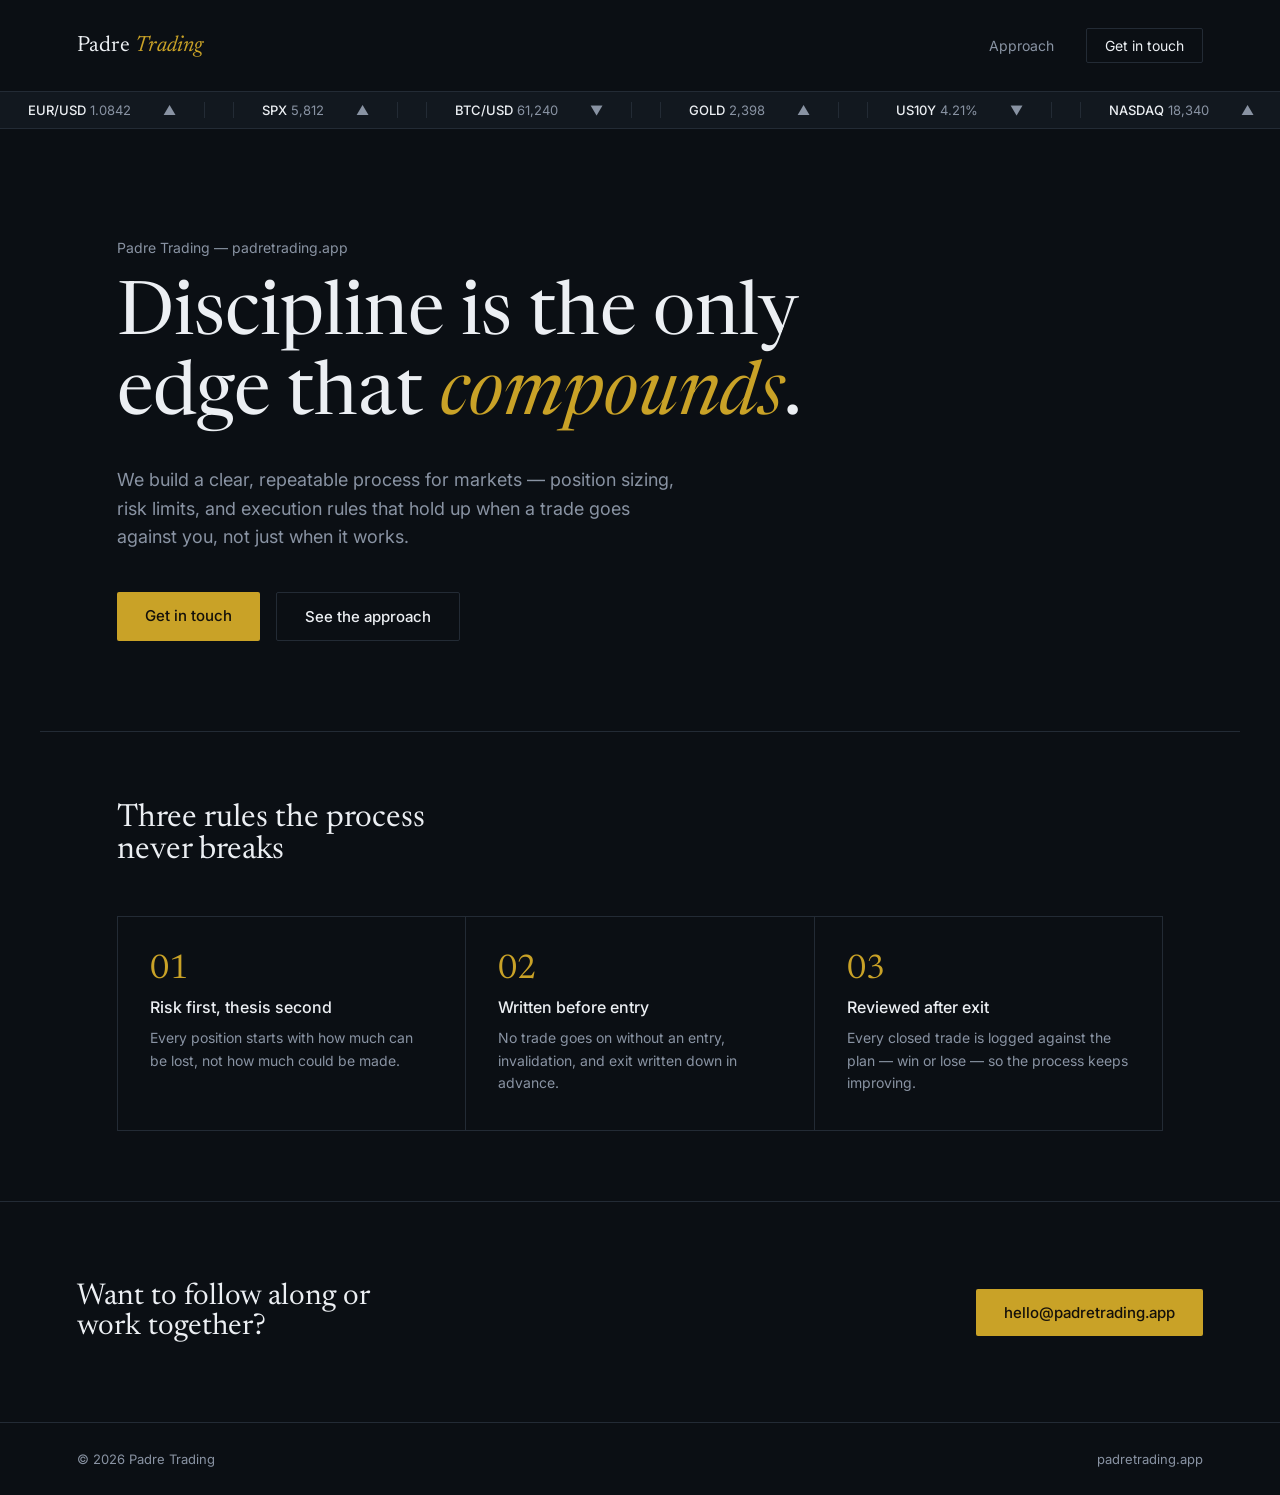
==== index.html @ c6155066 "Add files via upload" ====
<!DOCTYPE html>
<html lang="en">
<head>
<meta charset="UTF-8">
<meta name="viewport" content="width=device-width, initial-scale=1.0">
<title>Padre Trading</title>
<link rel="preconnect" href="https://fonts.googleapis.com">
<link rel="preconnect" href="https://fonts.gstatic.com" crossorigin>
<link href="https://fonts.googleapis.com/css2?family=Newsreader:ital,opsz,wght@0,6..72,400;0,6..72,500;1,6..72,400&family=Inter:wght@400;500;600&display=swap" rel="stylesheet">
<style>
  :root{
    --base:#0B0F14;
    --surface:#12181F;
    --line:#232B35;
    --text:#ECEFF3;
    --text-soft:#8993A3;
    --gold:#C9A227;
    --teal:#3FA796;
  }
  *{box-sizing:border-box;}
  html{scroll-behavior:smooth;}
  body{
    margin:0;
    background:var(--base);
    color:var(--text);
    font-family:'Inter',sans-serif;
    -webkit-font-smoothing:antialiased;
  }
  @media (prefers-reduced-motion: reduce){
    *{animation:none !important; transition:none !important;}
  }

  /* ---- nav ---- */
  nav{
    display:flex;
    justify-content:space-between;
    align-items:center;
    padding:28px 6vw;
    border-bottom:1px solid var(--line);
  }
  .logo{
    font-family:'Newsreader',serif;
    font-size:22px;
    letter-spacing:0.01em;
  }
  .logo em{ color:var(--gold); font-style:italic; }
  nav a{
    color:var(--text-soft);
    text-decoration:none;
    font-size:14px;
    margin-left:32px;
    transition:color .2s ease;
  }
  nav a:hover{ color:var(--text); }
  .nav-links{ display:flex; align-items:center; }
  .nav-cta{
    border:1px solid var(--line);
    padding:8px 18px;
    border-radius:2px;
    color:var(--text) !important;
  }
  .nav-cta:hover{ border-color:var(--gold); }

  /* ---- ticker ---- */
  .ticker-wrap{
    border-bottom:1px solid var(--line);
    overflow:hidden;
    background:var(--surface);
  }
  .ticker{
    display:flex;
    width:max-content;
    white-space:nowrap;
    padding:10px 0;
    animation:scroll 32s linear infinite;
  }
  .ticker span{
    font-size:13px;
    color:var(--text-soft);
    padding:0 28px;
    border-right:1px solid var(--line);
  }
  .ticker span b{ color:var(--text); font-weight:500; }
  .up{ color:var(--teal); }
  .down{ color:#C9645A; }
  @keyframes scroll{
    from{ transform:translateX(0); }
    to{ transform:translateX(-50%); }
  }

  /* ---- hero ---- */
  .hero{
    padding:110px 6vw 90px;
    max-width:1200px;
    margin:0 auto;
  }
  .hero .kicker{
    font-size:14px;
    color:var(--text-soft);
    margin-bottom:22px;
  }
  .hero h1{
    font-family:'Newsreader',serif;
    font-weight:400;
    font-size:clamp(40px, 6vw, 74px);
    line-height:1.08;
    max-width:16ch;
    margin:0 0 28px;
  }
  .hero h1 i{ font-style:italic; color:var(--gold); }
  .hero p{
    font-size:18px;
    line-height:1.6;
    color:var(--text-soft);
    max-width:52ch;
    margin:0 0 40px;
  }
  .btn-row{ display:flex; gap:16px; flex-wrap:wrap; }
  .btn{
    display:inline-block;
    padding:14px 28px;
    border-radius:2px;
    text-decoration:none;
    font-size:15px;
    font-weight:500;
  }
  .btn-primary{
    background:var(--gold);
    color:#14100A;
  }
  .btn-secondary{
    border:1px solid var(--line);
    color:var(--text);
  }
  .btn-secondary:hover{ border-color:var(--text-soft); }

  /* ---- stats/features ---- */
  .grid-section{
    border-top:1px solid var(--line);
    padding:70px 6vw;
    max-width:1200px;
    margin:0 auto;
  }
  .grid-section h2{
    font-family:'Newsreader',serif;
    font-weight:400;
    font-size:32px;
    margin:0 0 50px;
    max-width:20ch;
  }
  .cols{
    display:grid;
    grid-template-columns:repeat(3, 1fr);
    gap:0;
    border-top:1px solid var(--line);
    border-left:1px solid var(--line);
  }
  .cols .col{
    padding:36px 32px;
    border-right:1px solid var(--line);
    border-bottom:1px solid var(--line);
  }
  .col .num{
    font-family:'Newsreader',serif;
    font-size:34px;
    color:var(--gold);
    margin-bottom:10px;
  }
  .col h3{
    font-size:16px;
    font-weight:500;
    margin:0 0 10px;
  }
  .col p{
    font-size:14px;
    line-height:1.6;
    color:var(--text-soft);
    margin:0;
  }

  /* ---- cta band ---- */
  .cta-band{
    border-top:1px solid var(--line);
    padding:80px 6vw;
    text-align:left;
  }
  .cta-inner{
    max-width:1200px;
    margin:0 auto;
    display:flex;
    justify-content:space-between;
    align-items:center;
    flex-wrap:wrap;
    gap:28px;
  }
  .cta-inner h2{
    font-family:'Newsreader',serif;
    font-weight:400;
    font-size:30px;
    margin:0;
    max-width:18ch;
  }

  footer{
    border-top:1px solid var(--line);
    padding:28px 6vw;
    display:flex;
    justify-content:space-between;
    color:var(--text-soft);
    font-size:13px;
  }

  @media (max-width:760px){
    .cols{ grid-template-columns:1fr; }
    nav a:not(.nav-cta){ display:none; }
    footer{ flex-direction:column; gap:8px; }
  }
</style>
</head>
<body>

<nav>
  <div class="logo">Padre <em>Trading</em></div>
  <div class="nav-links">
    <a href="#approach">Approach</a>
    <a href="#contact" class="nav-cta">Get in touch</a>
  </div>
</nav>

<div class="ticker-wrap">
  <div class="ticker" id="ticker"></div>
</div>

<section class="hero">
  <div class="kicker">Padre Trading — padretrading.app</div>
  <h1>Discipline is the only edge that <i>compounds</i>.</h1>
  <p>We build a clear, repeatable process for markets — position sizing, risk limits, and execution rules that hold up when a trade goes against you, not just when it works.</p>
  <div class="btn-row">
    <a href="#contact" class="btn btn-primary">Get in touch</a>
    <a href="#approach" class="btn btn-secondary">See the approach</a>
  </div>
</section>

<section class="grid-section" id="approach">
  <h2>Three rules the process never breaks</h2>
  <div class="cols">
    <div class="col">
      <div class="num">01</div>
      <h3>Risk first, thesis second</h3>
      <p>Every position starts with how much can be lost, not how much could be made.</p>
    </div>
    <div class="col">
      <div class="num">02</div>
      <h3>Written before entry</h3>
      <p>No trade goes on without an entry, invalidation, and exit written down in advance.</p>
    </div>
    <div class="col">
      <div class="num">03</div>
      <h3>Reviewed after exit</h3>
      <p>Every closed trade is logged against the plan — win or lose — so the process keeps improving.</p>
    </div>
  </div>
</section>

<section class="cta-band" id="contact">
  <div class="cta-inner">
    <h2>Want to follow along or work together?</h2>
    <div class="btn-row">
      <a href="mailto:hello@padretrading.app" class="btn btn-primary">hello@padretrading.app</a>
    </div>
  </div>
</section>

<footer>
  <div>© <span id="year"></span> Padre Trading</div>
  <div>padretrading.app</div>
</footer>

<script>
  document.getElementById('year').textContent = new Date().getFullYear();

  // Simple decorative ticker — placeholder values, not live data.
  const items = [
    ['EUR/USD','1.0842','up'],
    ['SPX','5,812','up'],
    ['BTC/USD','61,240','down'],
    ['GOLD','2,398','up'],
    ['US10Y','4.21%','down'],
    ['NASDAQ','18,340','up']
  ];
  const row = items.map(([label,val,dir]) =>
    `<span><b>${label}</b> ${val} <span class="${dir}">${dir === 'up' ? '▲' : '▼'}</span></span>`
  ).join('');
  document.getElementById('ticker').innerHTML = row + row; // doubled for seamless loop
</script>

</body>
</html>
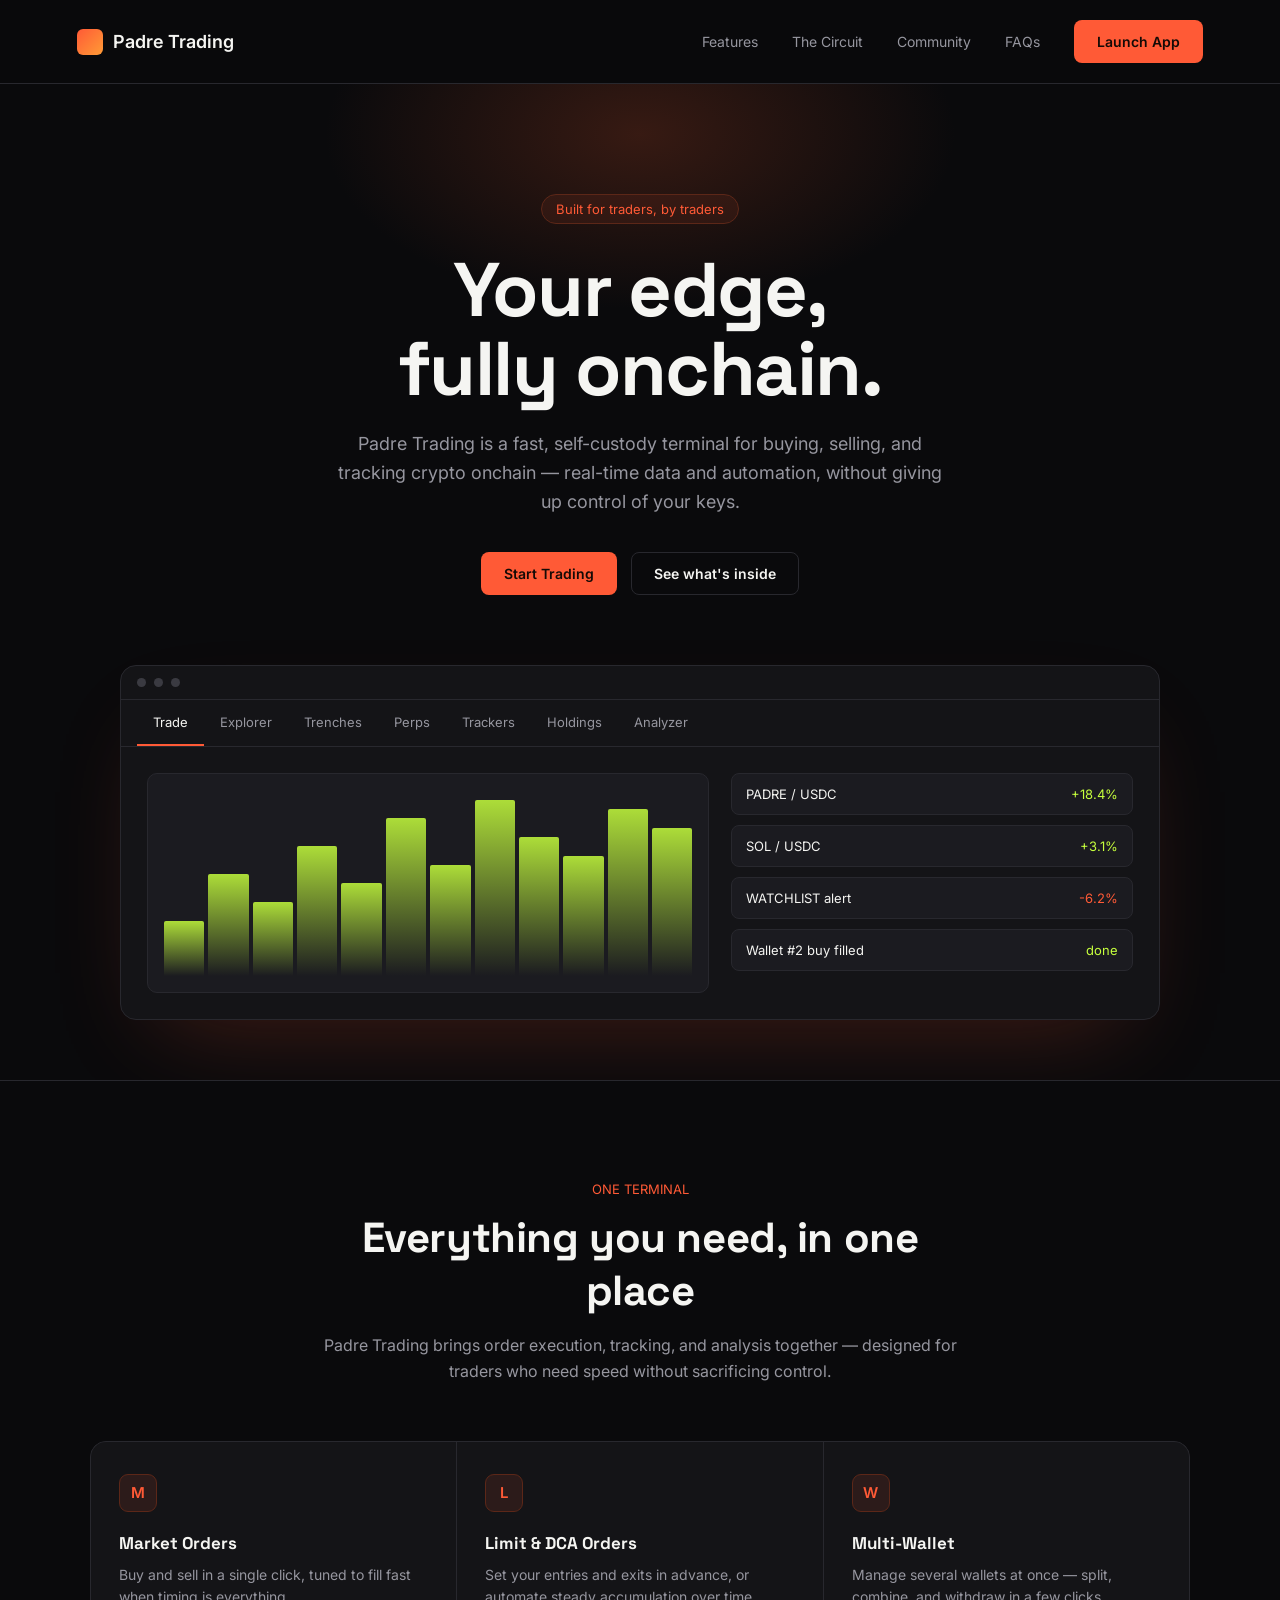
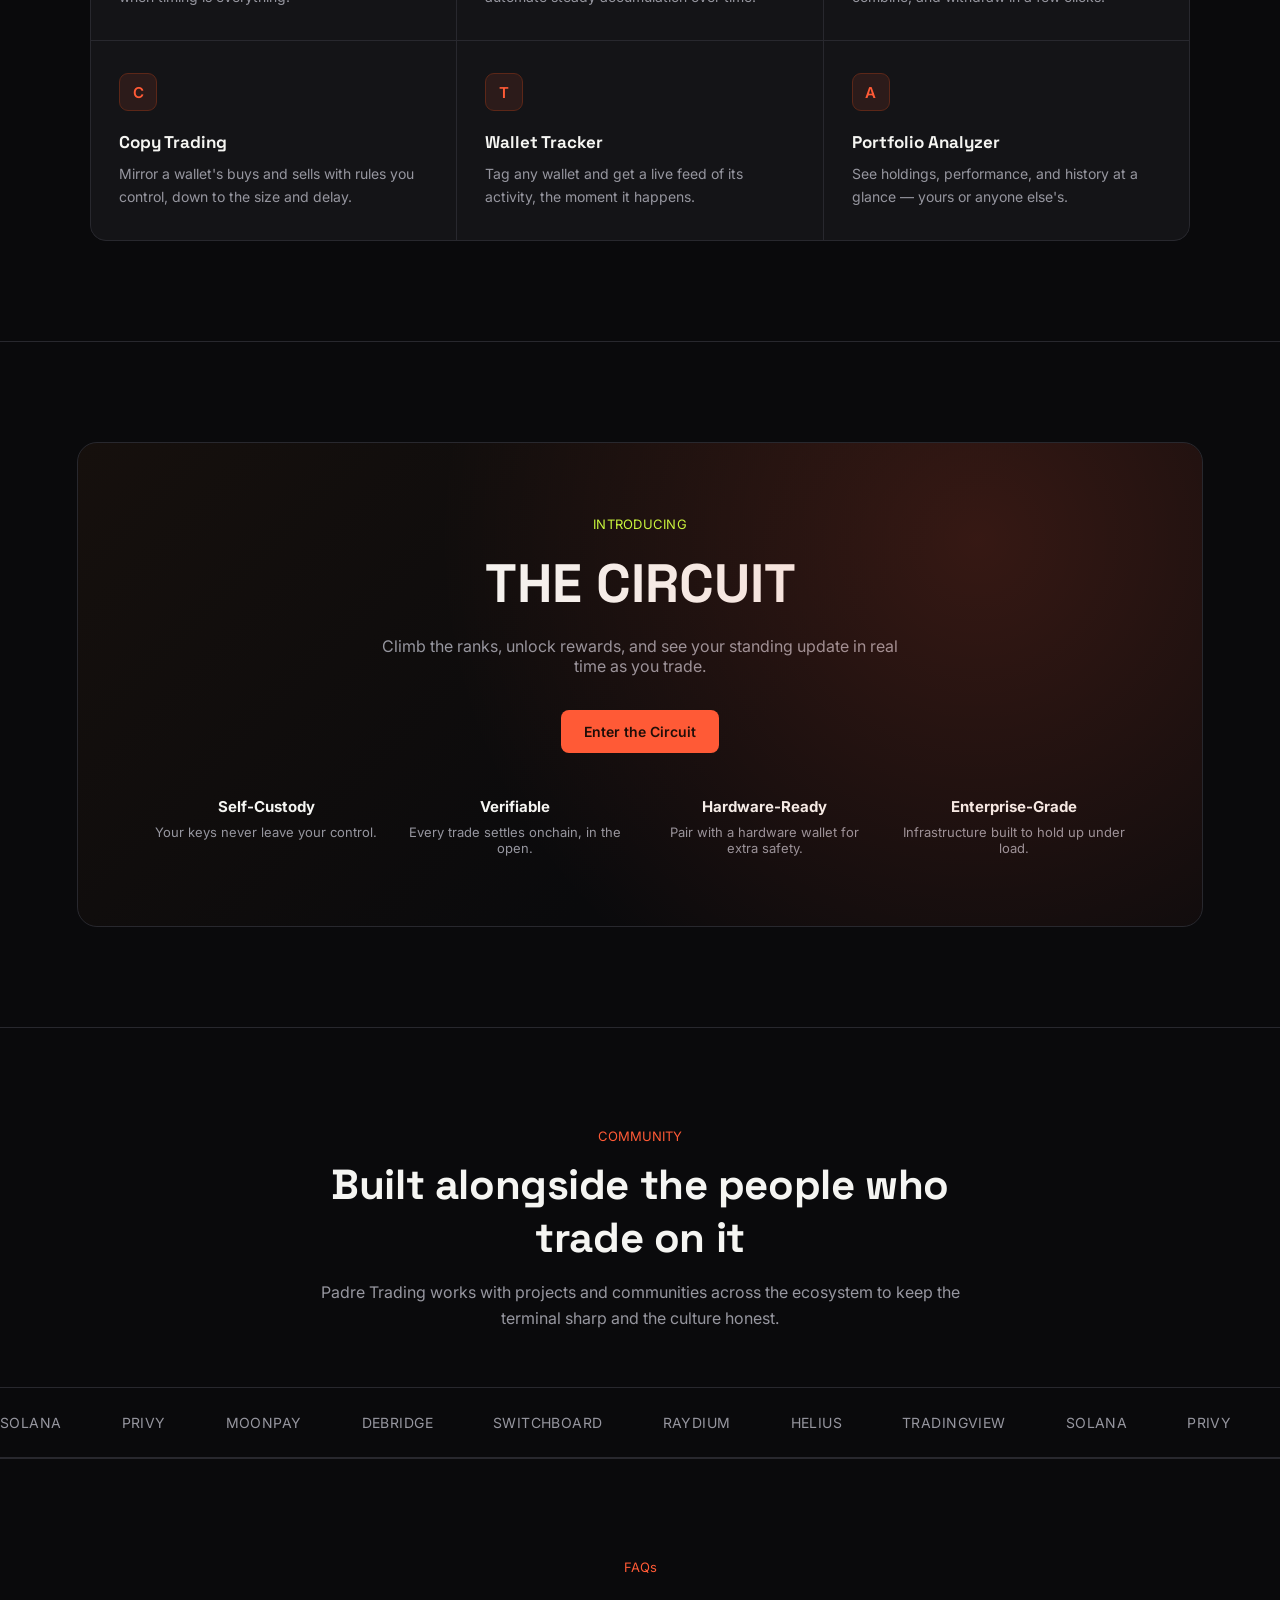
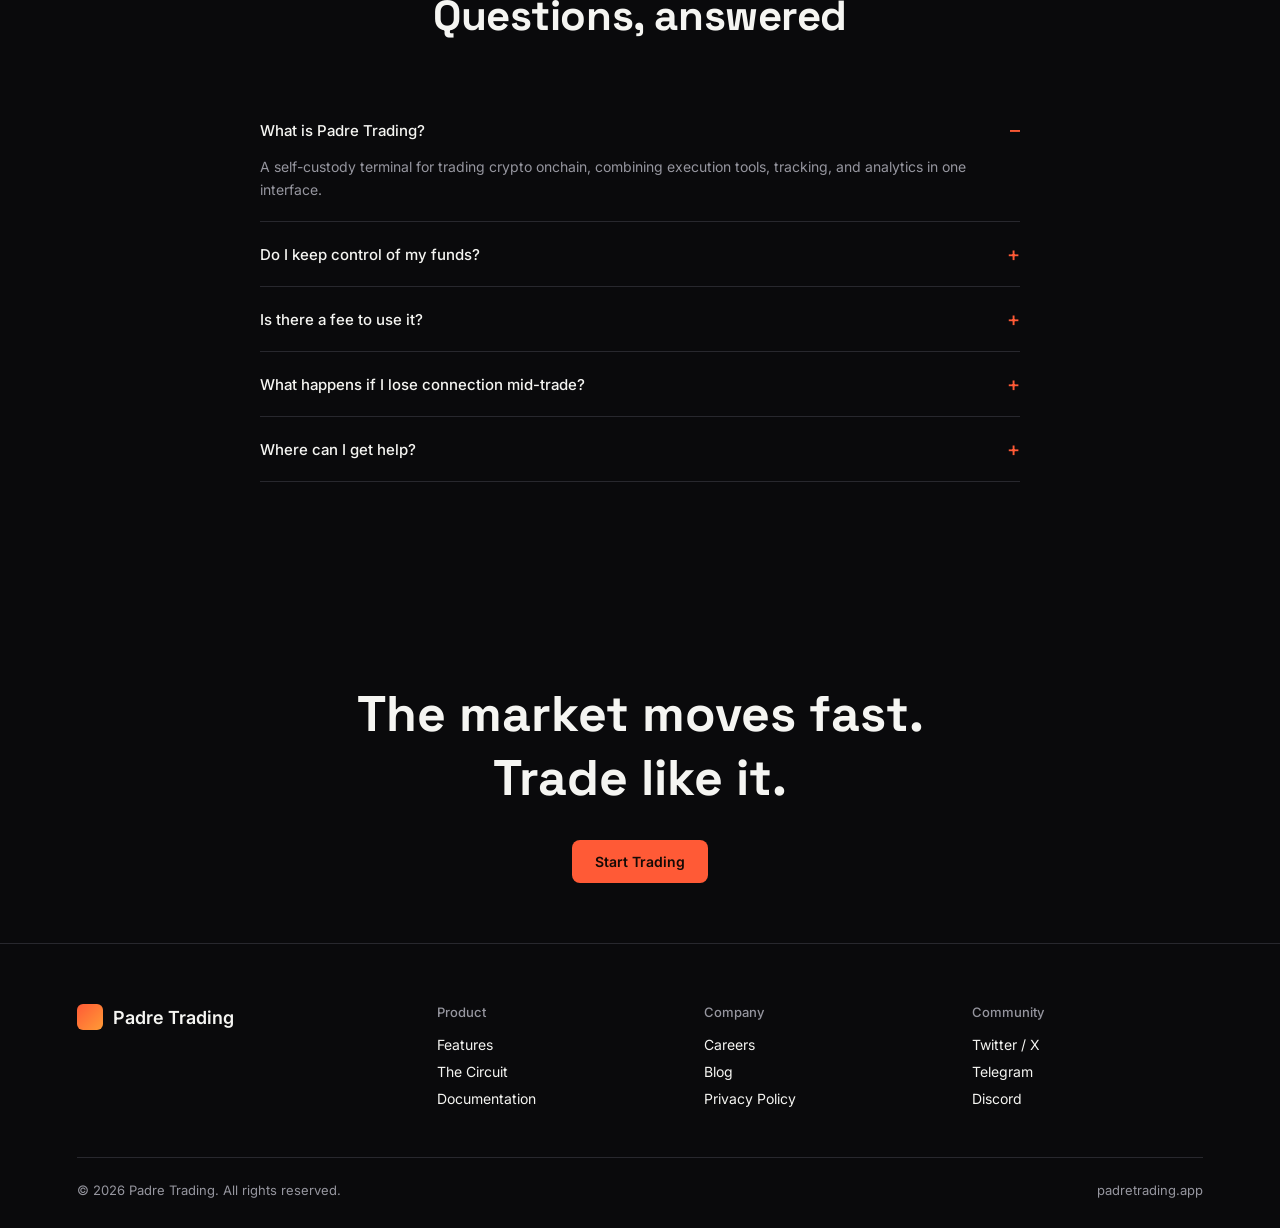
==== commit 640ccd2b: "Add files via upload" ====
--- a/index.html
+++ b/index.html
@@ -3,19 +3,21 @@
 <head>
 <meta charset="UTF-8">
 <meta name="viewport" content="width=device-width, initial-scale=1.0">
-<title>Padre Trading</title>
+<title>Padre Trading — Onchain Trading Terminal</title>
 <link rel="preconnect" href="https://fonts.googleapis.com">
 <link rel="preconnect" href="https://fonts.gstatic.com" crossorigin>
-<link href="https://fonts.googleapis.com/css2?family=Newsreader:ital,opsz,wght@0,6..72,400;0,6..72,500;1,6..72,400&family=Inter:wght@400;500;600&display=swap" rel="stylesheet">
+<link href="https://fonts.googleapis.com/css2?family=Space+Grotesk:wght@400;500;600;700&family=Inter:wght@400;500;600&display=swap" rel="stylesheet">
 <style>
   :root{
-    --base:#0B0F14;
-    --surface:#12181F;
-    --line:#232B35;
-    --text:#ECEFF3;
-    --text-soft:#8993A3;
-    --gold:#C9A227;
-    --teal:#3FA796;
+    --base:#0A0A0C;
+    --surface:#141417;
+    --surface-2:#1B1B20;
+    --line:#28282E;
+    --text:#F5F5F2;
+    --text-soft:#96969F;
+    --flame:#FF5A36;
+    --flame-dim:#5C2718;
+    --volt:#C6FF3D;
   }
   *{box-sizing:border-box;}
   html{scroll-behavior:smooth;}
@@ -26,272 +28,376 @@
     font-family:'Inter',sans-serif;
     -webkit-font-smoothing:antialiased;
   }
-  @media (prefers-reduced-motion: reduce){
-    *{animation:none !important; transition:none !important;}
-  }
+  h1,h2,h3,.display{ font-family:'Space Grotesk',sans-serif; }
+  @media (prefers-reduced-motion: reduce){ *{ animation:none !important; transition:none !important; } }
+  a{ color:inherit; }
+  .wrap{ max-width:1240px; margin:0 auto; padding-left:6vw; padding-right:6vw; }
 
   /* ---- nav ---- */
   nav{
-    display:flex;
-    justify-content:space-between;
-    align-items:center;
-    padding:28px 6vw;
+    position:sticky; top:0; z-index:50;
+    display:flex; justify-content:space-between; align-items:center;
+    padding:20px 6vw;
+    background:rgba(10,10,12,0.85);
+    backdrop-filter:blur(10px);
     border-bottom:1px solid var(--line);
   }
-  .logo{
-    font-family:'Newsreader',serif;
-    font-size:22px;
-    letter-spacing:0.01em;
-  }
-  .logo em{ color:var(--gold); font-style:italic; }
-  nav a{
-    color:var(--text-soft);
-    text-decoration:none;
-    font-size:14px;
-    margin-left:32px;
-    transition:color .2s ease;
-  }
-  nav a:hover{ color:var(--text); }
-  .nav-links{ display:flex; align-items:center; }
-  .nav-cta{
-    border:1px solid var(--line);
-    padding:8px 18px;
-    border-radius:2px;
-    color:var(--text) !important;
-  }
-  .nav-cta:hover{ border-color:var(--gold); }
-
-  /* ---- ticker ---- */
-  .ticker-wrap{
-    border-bottom:1px solid var(--line);
-    overflow:hidden;
-    background:var(--surface);
-  }
-  .ticker{
-    display:flex;
-    width:max-content;
-    white-space:nowrap;
-    padding:10px 0;
-    animation:scroll 32s linear infinite;
-  }
-  .ticker span{
-    font-size:13px;
-    color:var(--text-soft);
-    padding:0 28px;
-    border-right:1px solid var(--line);
-  }
-  .ticker span b{ color:var(--text); font-weight:500; }
-  .up{ color:var(--teal); }
-  .down{ color:#C9645A; }
-  @keyframes scroll{
-    from{ transform:translateX(0); }
-    to{ transform:translateX(-50%); }
-  }
+  .logo{ display:flex; align-items:center; gap:10px; font-weight:600; font-size:18px; }
+  .logo .mark{
+    width:26px; height:26px; border-radius:6px;
+    background:linear-gradient(135deg, var(--flame), #FF9B36);
+    display:inline-block;
+  }
+  .nav-links{ display:flex; align-items:center; gap:34px; }
+  nav a.link{ font-size:14px; color:var(--text-soft); text-decoration:none; transition:color .2s; }
+  nav a.link:hover{ color:var(--text); }
+  .btn{
+    display:inline-flex; align-items:center; justify-content:center;
+    padding:12px 22px; border-radius:8px; font-size:14px; font-weight:600;
+    text-decoration:none; border:1px solid transparent; cursor:pointer;
+  }
+  .btn-flame{ background:var(--flame); color:#140A06; }
+  .btn-flame:hover{ background:#FF7754; }
+  .btn-ghost{ border-color:var(--line); color:var(--text); }
+  .btn-ghost:hover{ border-color:var(--text-soft); }
 
   /* ---- hero ---- */
   .hero{
-    padding:110px 6vw 90px;
-    max-width:1200px;
-    margin:0 auto;
-  }
-  .hero .kicker{
-    font-size:14px;
-    color:var(--text-soft);
-    margin-bottom:22px;
+    padding:110px 6vw 60px;
+    text-align:center;
+    position:relative;
+    overflow:hidden;
+  }
+  .hero::before{
+    content:"";
+    position:absolute; top:-200px; left:50%; transform:translateX(-50%);
+    width:900px; height:500px;
+    background:radial-gradient(closest-side, var(--flame-dim), transparent 70%);
+    opacity:.55; pointer-events:none;
+  }
+  .hero .eyebrow{
+    display:inline-block; font-size:13px; color:var(--flame);
+    border:1px solid var(--flame-dim); background:rgba(255,90,54,.08);
+    padding:6px 14px; border-radius:999px; margin-bottom:26px;
+    position:relative;
   }
   .hero h1{
-    font-family:'Newsreader',serif;
-    font-weight:400;
-    font-size:clamp(40px, 6vw, 74px);
-    line-height:1.08;
-    max-width:16ch;
-    margin:0 0 28px;
-  }
-  .hero h1 i{ font-style:italic; color:var(--gold); }
+    font-size:clamp(38px, 6.4vw, 76px);
+    line-height:1.04; font-weight:700; letter-spacing:-0.02em;
+    margin:0 0 22px; position:relative;
+  }
   .hero p{
-    font-size:18px;
-    line-height:1.6;
-    color:var(--text-soft);
-    max-width:52ch;
-    margin:0 0 40px;
-  }
-  .btn-row{ display:flex; gap:16px; flex-wrap:wrap; }
-  .btn{
-    display:inline-block;
-    padding:14px 28px;
-    border-radius:2px;
-    text-decoration:none;
-    font-size:15px;
-    font-weight:500;
-  }
-  .btn-primary{
-    background:var(--gold);
-    color:#14100A;
-  }
-  .btn-secondary{
-    border:1px solid var(--line);
-    color:var(--text);
-  }
-  .btn-secondary:hover{ border-color:var(--text-soft); }
-
-  /* ---- stats/features ---- */
-  .grid-section{
-    border-top:1px solid var(--line);
-    padding:70px 6vw;
-    max-width:1200px;
-    margin:0 auto;
-  }
-  .grid-section h2{
-    font-family:'Newsreader',serif;
-    font-weight:400;
-    font-size:32px;
-    margin:0 0 50px;
-    max-width:20ch;
-  }
-  .cols{
-    display:grid;
-    grid-template-columns:repeat(3, 1fr);
-    gap:0;
-    border-top:1px solid var(--line);
-    border-left:1px solid var(--line);
-  }
-  .cols .col{
-    padding:36px 32px;
-    border-right:1px solid var(--line);
-    border-bottom:1px solid var(--line);
-  }
-  .col .num{
-    font-family:'Newsreader',serif;
-    font-size:34px;
-    color:var(--gold);
-    margin-bottom:10px;
-  }
-  .col h3{
-    font-size:16px;
-    font-weight:500;
-    margin:0 0 10px;
-  }
-  .col p{
-    font-size:14px;
-    line-height:1.6;
-    color:var(--text-soft);
-    margin:0;
-  }
-
-  /* ---- cta band ---- */
-  .cta-band{
-    border-top:1px solid var(--line);
-    padding:80px 6vw;
-    text-align:left;
-  }
-  .cta-inner{
-    max-width:1200px;
-    margin:0 auto;
-    display:flex;
-    justify-content:space-between;
-    align-items:center;
-    flex-wrap:wrap;
-    gap:28px;
-  }
-  .cta-inner h2{
-    font-family:'Newsreader',serif;
-    font-weight:400;
-    font-size:30px;
-    margin:0;
-    max-width:18ch;
-  }
-
-  footer{
-    border-top:1px solid var(--line);
-    padding:28px 6vw;
-    display:flex;
-    justify-content:space-between;
-    color:var(--text-soft);
-    font-size:13px;
-  }
-
-  @media (max-width:760px){
-    .cols{ grid-template-columns:1fr; }
-    nav a:not(.nav-cta){ display:none; }
-    footer{ flex-direction:column; gap:8px; }
-  }
+    font-size:18px; line-height:1.6; color:var(--text-soft);
+    max-width:56ch; margin:0 auto 36px; position:relative;
+  }
+  .hero .btn-row{ display:flex; gap:14px; justify-content:center; flex-wrap:wrap; position:relative; }
+
+  /* ---- terminal mock ---- */
+  .terminal{
+    margin:70px auto 0; max-width:1040px;
+    border:1px solid var(--line); border-radius:16px;
+    background:var(--surface); overflow:hidden;
+    box-shadow:0 40px 100px -40px rgba(255,90,54,.25);
+  }
+  .terminal-top{
+    display:flex; align-items:center; gap:8px;
+    padding:12px 16px; border-bottom:1px solid var(--line);
+  }
+  .dot{ width:9px; height:9px; border-radius:50%; background:#3A3A41; }
+  .terminal-tabs{
+    display:flex; gap:0; overflow-x:auto;
+    border-bottom:1px solid var(--line); padding:0 16px;
+  }
+  .terminal-tabs span{
+    padding:14px 16px; font-size:13px; color:var(--text-soft); white-space:nowrap;
+    border-bottom:2px solid transparent;
+  }
+  .terminal-tabs span.active{ color:var(--text); border-color:var(--flame); }
+  .terminal-body{ padding:26px; display:grid; grid-template-columns:1.4fr 1fr; gap:22px; }
+  .chart-mock{
+    background:var(--surface-2); border:1px solid var(--line); border-radius:10px;
+    height:220px; padding:16px; display:flex; align-items:flex-end; gap:4px;
+  }
+  .chart-mock i{
+    display:block; flex:1; background:linear-gradient(180deg, var(--volt), transparent);
+    opacity:.85; border-radius:2px 2px 0 0;
+  }
+  .side-mock{ display:flex; flex-direction:column; gap:10px; }
+  .row-mock{
+    background:var(--surface-2); border:1px solid var(--line); border-radius:8px;
+    padding:12px 14px; display:flex; justify-content:space-between; font-size:13px;
+  }
+  .row-mock .up{ color:var(--volt); }
+  .row-mock .down{ color:var(--flame); }
+  @media (max-width:760px){ .terminal-body{ grid-template-columns:1fr; } }
+
+  /* ---- section shell ---- */
+  section{ padding:100px 6vw; border-top:1px solid var(--line); }
+  .section-head{ max-width:640px; margin:0 auto 56px; text-align:center; }
+  .section-head .tag{ color:var(--flame); font-size:13px; margin-bottom:14px; display:block; }
+  .section-head h2{ font-size:clamp(28px,4vw,42px); margin:0 0 16px; font-weight:700; letter-spacing:-0.01em; }
+  .section-head p{ color:var(--text-soft); font-size:16px; line-height:1.6; margin:0; }
+
+  /* ---- feature grid ---- */
+  .feat-grid{
+    max-width:1100px; margin:0 auto;
+    display:grid; grid-template-columns:repeat(3, 1fr); gap:1px;
+    background:var(--line); border:1px solid var(--line); border-radius:16px; overflow:hidden;
+  }
+  .feat{ background:var(--surface); padding:32px 28px; }
+  .feat .icon{
+    width:38px; height:38px; border-radius:9px;
+    background:rgba(255,90,54,.1); border:1px solid var(--flame-dim);
+    display:flex; align-items:center; justify-content:center; margin-bottom:20px;
+    color:var(--flame); font-weight:600; font-size:15px;
+  }
+  .feat h3{ font-size:17px; margin:0 0 10px; }
+  .feat p{ font-size:14px; line-height:1.6; color:var(--text-soft); margin:0; }
+  @media (max-width:900px){ .feat-grid{ grid-template-columns:1fr 1fr; } }
+  @media (max-width:600px){ .feat-grid{ grid-template-columns:1fr; } }
+
+  /* ---- circuit / rewards banner ---- */
+  .circuit{
+    border-radius:20px; border:1px solid var(--line);
+    background:linear-gradient(135deg, #16100D, #0A0A0C 60%);
+    padding:70px 6vw; text-align:center; position:relative; overflow:hidden;
+  }
+  .circuit::after{
+    content:""; position:absolute; inset:0;
+    background:radial-gradient(circle at 80% 20%, rgba(255,90,54,.18), transparent 55%);
+  }
+  .circuit .tag{ color:var(--volt); font-size:13px; letter-spacing:.02em; position:relative; }
+  .circuit h2{ font-size:clamp(30px,5vw,54px); margin:16px 0 18px; position:relative; }
+  .circuit p{ color:var(--text-soft); max-width:52ch; margin:0 auto 34px; position:relative; }
+
+  /* ---- custody row ---- */
+  .custody-grid{
+    max-width:1000px; margin:44px auto 0;
+    display:grid; grid-template-columns:repeat(4,1fr); gap:26px; text-align:center;
+  }
+  .custody-grid div h4{ font-size:15px; margin:0 0 8px; }
+  .custody-grid div p{ font-size:13px; color:var(--text-soft); margin:0; }
+  @media (max-width:700px){ .custody-grid{ grid-template-columns:1fr 1fr; } }
+
+  /* ---- partners marquee ---- */
+  .marquee-wrap{ overflow:hidden; border-top:1px solid var(--line); border-bottom:1px solid var(--line); padding:26px 0; }
+  .marquee{ display:flex; width:max-content; gap:60px; animation:slide 26s linear infinite; }
+  .marquee span{ font-size:14px; color:var(--text-soft); white-space:nowrap; letter-spacing:.03em; }
+  @keyframes slide{ from{transform:translateX(0);} to{transform:translateX(-50%);} }
+
+  /* ---- faq ---- */
+  .faq{ max-width:760px; margin:0 auto; }
+  details{
+    border-bottom:1px solid var(--line); padding:20px 0;
+  }
+  summary{
+    cursor:pointer; list-style:none; display:flex; justify-content:space-between;
+    align-items:center; font-size:15px; font-weight:500;
+  }
+  summary::-webkit-details-marker{ display:none; }
+  summary::after{ content:"+"; color:var(--flame); font-size:20px; }
+  details[open] summary::after{ content:"–"; }
+  details p{ color:var(--text-soft); font-size:14px; line-height:1.6; margin:14px 0 0; }
+
+  /* ---- closing cta ---- */
+  .closing{ text-align:center; padding-bottom:60px; }
+  .closing h2{ font-size:clamp(30px,5vw,50px); margin:0 0 30px; }
+
+  footer{ border-top:1px solid var(--line); padding:60px 6vw 30px; }
+  .foot-grid{
+    display:grid; grid-template-columns:1.4fr repeat(3,1fr); gap:36px;
+    max-width:1240px; margin:0 auto 40px;
+  }
+  .foot-grid h5{ font-size:13px; color:var(--text-soft); margin:0 0 16px; font-weight:500; }
+  .foot-grid a{ display:block; font-size:14px; color:var(--text); text-decoration:none; margin-bottom:10px; }
+  .foot-grid a:hover{ color:var(--flame); }
+  .foot-bottom{
+    max-width:1240px; margin:0 auto; display:flex; justify-content:space-between;
+    color:var(--text-soft); font-size:13px; border-top:1px solid var(--line); padding-top:24px; flex-wrap:wrap; gap:10px;
+  }
+  @media (max-width:760px){ .foot-grid{ grid-template-columns:1fr 1fr; } }
 </style>
 </head>
 <body>
 
 <nav>
-  <div class="logo">Padre <em>Trading</em></div>
+  <div class="logo"><span class="mark"></span>Padre Trading</div>
   <div class="nav-links">
-    <a href="#approach">Approach</a>
-    <a href="#contact" class="nav-cta">Get in touch</a>
+    <a class="link" href="#features">Features</a>
+    <a class="link" href="#circuit">The Circuit</a>
+    <a class="link" href="#community">Community</a>
+    <a class="link" href="#faqs">FAQs</a>
+    <a class="btn btn-flame" href="#">Launch App</a>
   </div>
 </nav>
 
-<div class="ticker-wrap">
-  <div class="ticker" id="ticker"></div>
+<section class="hero" style="border-top:none;">
+  <span class="eyebrow">Built for traders, by traders</span>
+  <h1>Your edge,<br>fully onchain.</h1>
+  <p>Padre Trading is a fast, self-custody terminal for buying, selling, and tracking crypto onchain — real-time data and automation, without giving up control of your keys.</p>
+  <div class="btn-row">
+    <a href="#" class="btn btn-flame">Start Trading</a>
+    <a href="#features" class="btn btn-ghost">See what's inside</a>
+  </div>
+
+  <div class="terminal">
+    <div class="terminal-top"><span class="dot"></span><span class="dot"></span><span class="dot"></span></div>
+    <div class="terminal-tabs">
+      <span class="active">Trade</span><span>Explorer</span><span>Trenches</span>
+      <span>Perps</span><span>Trackers</span><span>Holdings</span><span>Analyzer</span>
+    </div>
+    <div class="terminal-body">
+      <div class="chart-mock">
+        <i style="height:30%"></i><i style="height:55%"></i><i style="height:40%"></i>
+        <i style="height:70%"></i><i style="height:50%"></i><i style="height:85%"></i>
+        <i style="height:60%"></i><i style="height:95%"></i><i style="height:75%"></i>
+        <i style="height:65%"></i><i style="height:90%"></i><i style="height:80%"></i>
+      </div>
+      <div class="side-mock">
+        <div class="row-mock"><span>PADRE / USDC</span><span class="up">+18.4%</span></div>
+        <div class="row-mock"><span>SOL / USDC</span><span class="up">+3.1%</span></div>
+        <div class="row-mock"><span>WATCHLIST alert</span><span class="down">-6.2%</span></div>
+        <div class="row-mock"><span>Wallet #2 buy filled</span><span class="up">done</span></div>
+      </div>
+    </div>
+  </div>
+</section>
+
+<section id="features">
+  <div class="section-head">
+    <span class="tag">ONE TERMINAL</span>
+    <h2>Everything you need, in one place</h2>
+    <p>Padre Trading brings order execution, tracking, and analysis together — designed for traders who need speed without sacrificing control.</p>
+  </div>
+  <div class="feat-grid">
+    <div class="feat">
+      <div class="icon">M</div>
+      <h3>Market Orders</h3>
+      <p>Buy and sell in a single click, tuned to fill fast when timing is everything.</p>
+    </div>
+    <div class="feat">
+      <div class="icon">L</div>
+      <h3>Limit & DCA Orders</h3>
+      <p>Set your entries and exits in advance, or automate steady accumulation over time.</p>
+    </div>
+    <div class="feat">
+      <div class="icon">W</div>
+      <h3>Multi-Wallet</h3>
+      <p>Manage several wallets at once — split, combine, and withdraw in a few clicks.</p>
+    </div>
+    <div class="feat">
+      <div class="icon">C</div>
+      <h3>Copy Trading</h3>
+      <p>Mirror a wallet's buys and sells with rules you control, down to the size and delay.</p>
+    </div>
+    <div class="feat">
+      <div class="icon">T</div>
+      <h3>Wallet Tracker</h3>
+      <p>Tag any wallet and get a live feed of its activity, the moment it happens.</p>
+    </div>
+    <div class="feat">
+      <div class="icon">A</div>
+      <h3>Portfolio Analyzer</h3>
+      <p>See holdings, performance, and history at a glance — yours or anyone else's.</p>
+    </div>
+  </div>
+</section>
+
+<section id="circuit">
+  <div class="circuit">
+    <span class="tag">INTRODUCING</span>
+    <h2>THE CIRCUIT</h2>
+    <p>Climb the ranks, unlock rewards, and see your standing update in real time as you trade.</p>
+    <a href="#" class="btn btn-flame">Enter the Circuit</a>
+    <div class="custody-grid">
+      <div><h4>Self-Custody</h4><p>Your keys never leave your control.</p></div>
+      <div><h4>Verifiable</h4><p>Every trade settles onchain, in the open.</p></div>
+      <div><h4>Hardware-Ready</h4><p>Pair with a hardware wallet for extra safety.</p></div>
+      <div><h4>Enterprise-Grade</h4><p>Infrastructure built to hold up under load.</p></div>
+    </div>
+  </div>
+</section>
+
+<section id="community" style="padding-bottom:0;">
+  <div class="section-head">
+    <span class="tag">COMMUNITY</span>
+    <h2>Built alongside the people who trade on it</h2>
+    <p>Padre Trading works with projects and communities across the ecosystem to keep the terminal sharp and the culture honest.</p>
+  </div>
+</section>
+<div class="marquee-wrap">
+  <div class="marquee" id="marquee"></div>
 </div>
 
-<section class="hero">
-  <div class="kicker">Padre Trading — padretrading.app</div>
-  <h1>Discipline is the only edge that <i>compounds</i>.</h1>
-  <p>We build a clear, repeatable process for markets — position sizing, risk limits, and execution rules that hold up when a trade goes against you, not just when it works.</p>
-  <div class="btn-row">
-    <a href="#contact" class="btn btn-primary">Get in touch</a>
-    <a href="#approach" class="btn btn-secondary">See the approach</a>
-  </div>
-</section>
-
-<section class="grid-section" id="approach">
-  <h2>Three rules the process never breaks</h2>
-  <div class="cols">
-    <div class="col">
-      <div class="num">01</div>
-      <h3>Risk first, thesis second</h3>
-      <p>Every position starts with how much can be lost, not how much could be made.</p>
-    </div>
-    <div class="col">
-      <div class="num">02</div>
-      <h3>Written before entry</h3>
-      <p>No trade goes on without an entry, invalidation, and exit written down in advance.</p>
-    </div>
-    <div class="col">
-      <div class="num">03</div>
-      <h3>Reviewed after exit</h3>
-      <p>Every closed trade is logged against the plan — win or lose — so the process keeps improving.</p>
-    </div>
-  </div>
-</section>
-
-<section class="cta-band" id="contact">
-  <div class="cta-inner">
-    <h2>Want to follow along or work together?</h2>
-    <div class="btn-row">
-      <a href="mailto:hello@padretrading.app" class="btn btn-primary">hello@padretrading.app</a>
-    </div>
-  </div>
+<section id="faqs">
+  <div class="section-head">
+    <span class="tag">FAQs</span>
+    <h2>Questions, answered</h2>
+  </div>
+  <div class="faq">
+    <details open>
+      <summary>What is Padre Trading?</summary>
+      <p>A self-custody terminal for trading crypto onchain, combining execution tools, tracking, and analytics in one interface.</p>
+    </details>
+    <details>
+      <summary>Do I keep control of my funds?</summary>
+      <p>Yes. Padre Trading never holds your assets — your wallet, your keys, at every step.</p>
+    </details>
+    <details>
+      <summary>Is there a fee to use it?</summary>
+      <p>A small fee applies per executed trade. There are no charges for browsing data or setting up alerts.</p>
+    </details>
+    <details>
+      <summary>What happens if I lose connection mid-trade?</summary>
+      <p>Orders that are already submitted continue to be processed onchain independently of your connection.</p>
+    </details>
+    <details>
+      <summary>Where can I get help?</summary>
+      <p>Support is available directly in the app, alongside documentation covering every feature in depth.</p>
+    </details>
+  </div>
+</section>
+
+<section class="closing" style="border-top:none;">
+  <h2>The market moves fast.<br>Trade like it.</h2>
+  <a href="#" class="btn btn-flame">Start Trading</a>
 </section>
 
 <footer>
-  <div>© <span id="year"></span> Padre Trading</div>
-  <div>padretrading.app</div>
+  <div class="foot-grid">
+    <div>
+      <div class="logo"><span class="mark"></span>Padre Trading</div>
+    </div>
+    <div>
+      <h5>Product</h5>
+      <a href="#features">Features</a>
+      <a href="#circuit">The Circuit</a>
+      <a href="#">Documentation</a>
+    </div>
+    <div>
+      <h5>Company</h5>
+      <a href="#">Careers</a>
+      <a href="#">Blog</a>
+      <a href="#">Privacy Policy</a>
+    </div>
+    <div>
+      <h5>Community</h5>
+      <a href="#">Twitter / X</a>
+      <a href="#">Telegram</a>
+      <a href="#">Discord</a>
+    </div>
+  </div>
+  <div class="foot-bottom">
+    <span>© <span id="year"></span> Padre Trading. All rights reserved.</span>
+    <span>padretrading.app</span>
+  </div>
 </footer>
 
 <script>
   document.getElementById('year').textContent = new Date().getFullYear();
-
-  // Simple decorative ticker — placeholder values, not live data.
-  const items = [
-    ['EUR/USD','1.0842','up'],
-    ['SPX','5,812','up'],
-    ['BTC/USD','61,240','down'],
-    ['GOLD','2,398','up'],
-    ['US10Y','4.21%','down'],
-    ['NASDAQ','18,340','up']
-  ];
-  const row = items.map(([label,val,dir]) =>
-    `<span><b>${label}</b> ${val} <span class="${dir}">${dir === 'up' ? '▲' : '▼'}</span></span>`
-  ).join('');
-  document.getElementById('ticker').innerHTML = row + row; // doubled for seamless loop
+  const partners = ["SOLANA","PRIVY","MOONPAY","DEBRIDGE","SWITCHBOARD","RAYDIUM","HELIUS","TRADINGVIEW"];
+  const list = partners.map(p => `<span>${p}</span>`).join('');
+  document.getElementById('marquee').innerHTML = list + list;
 </script>
 
 </body>
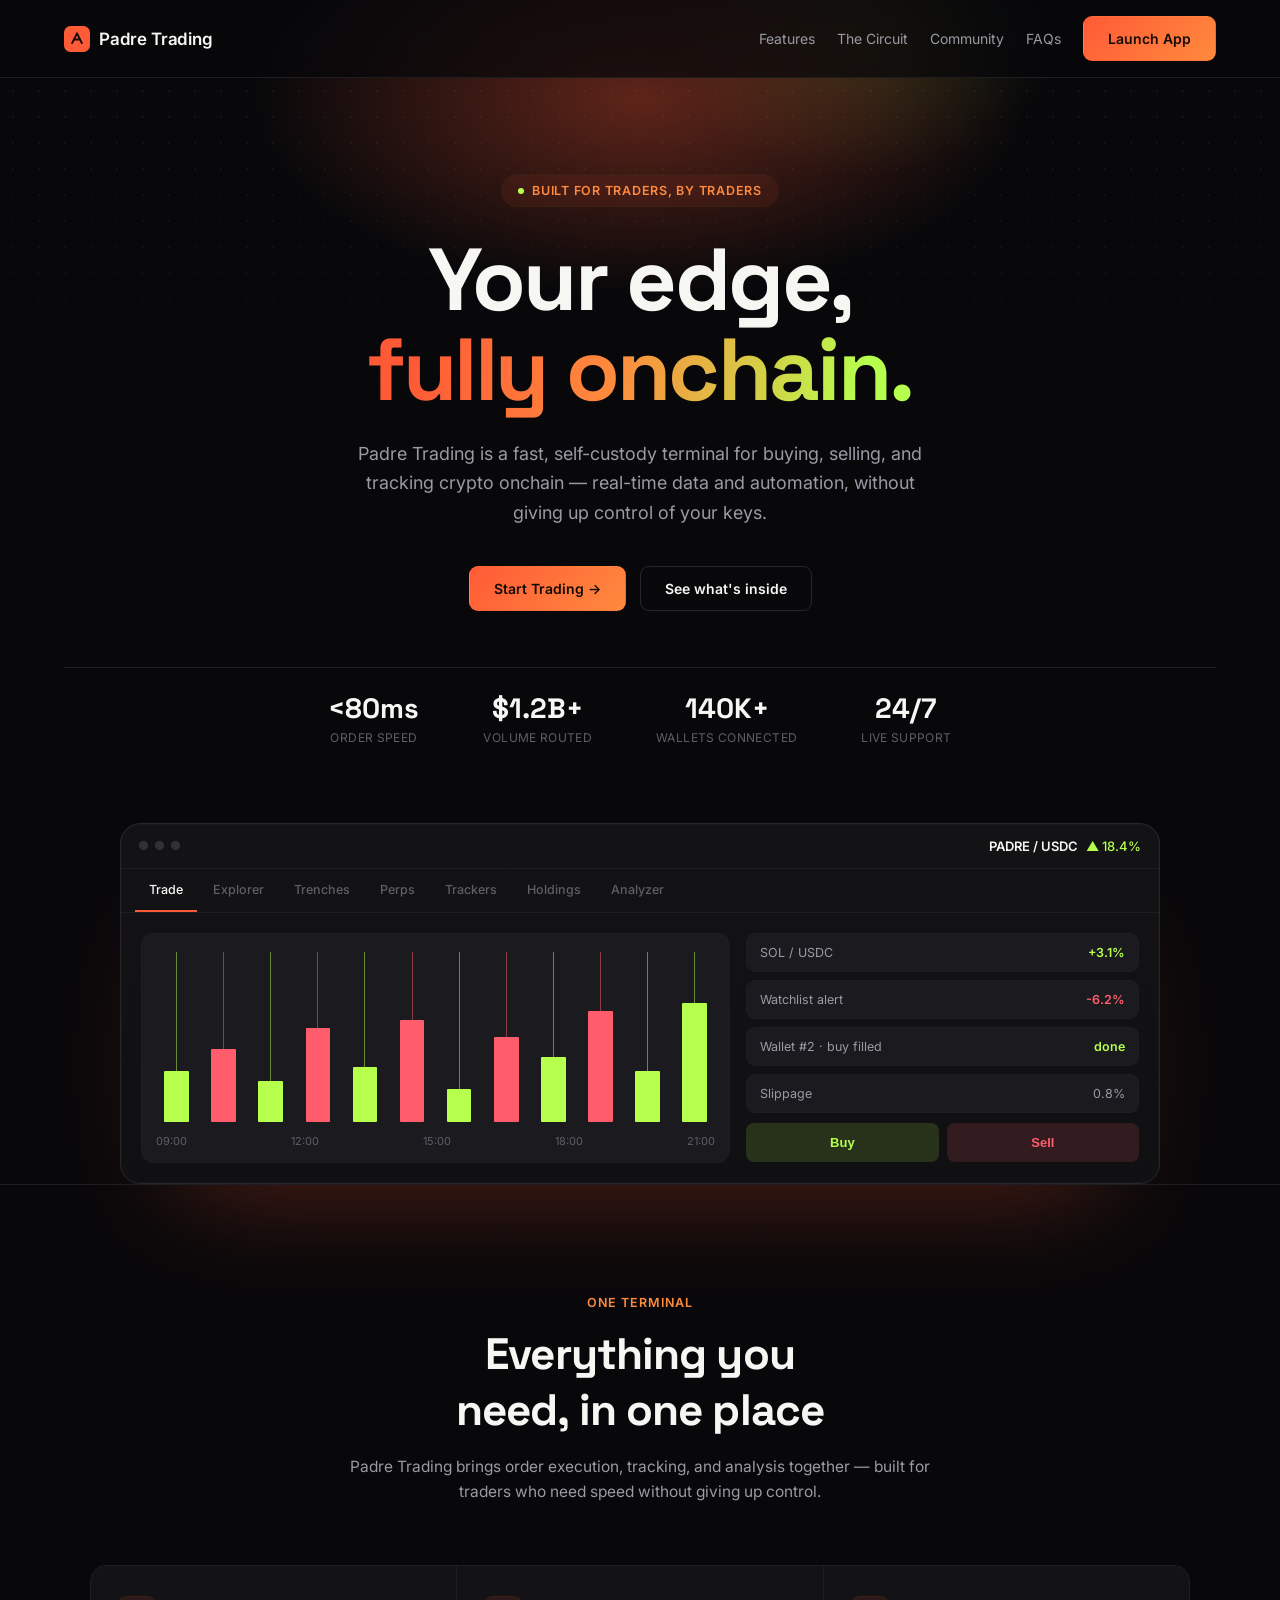
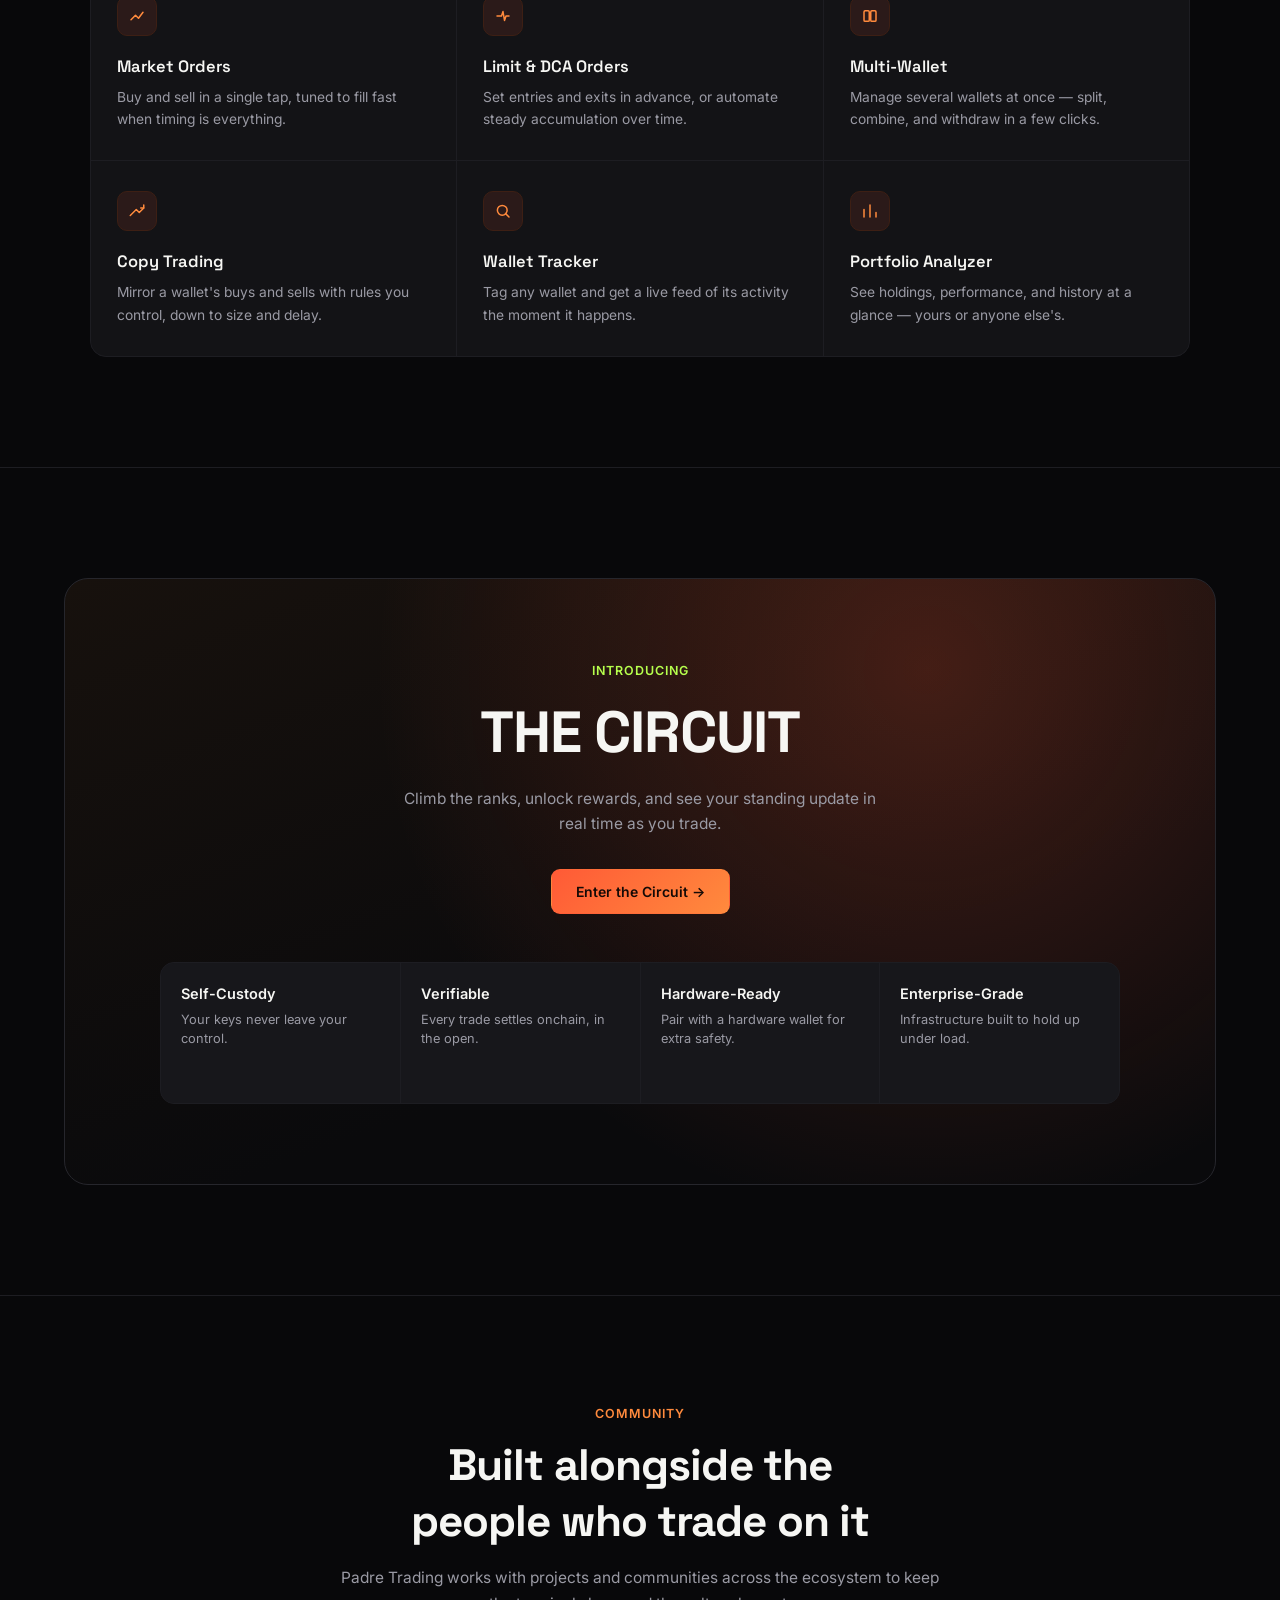
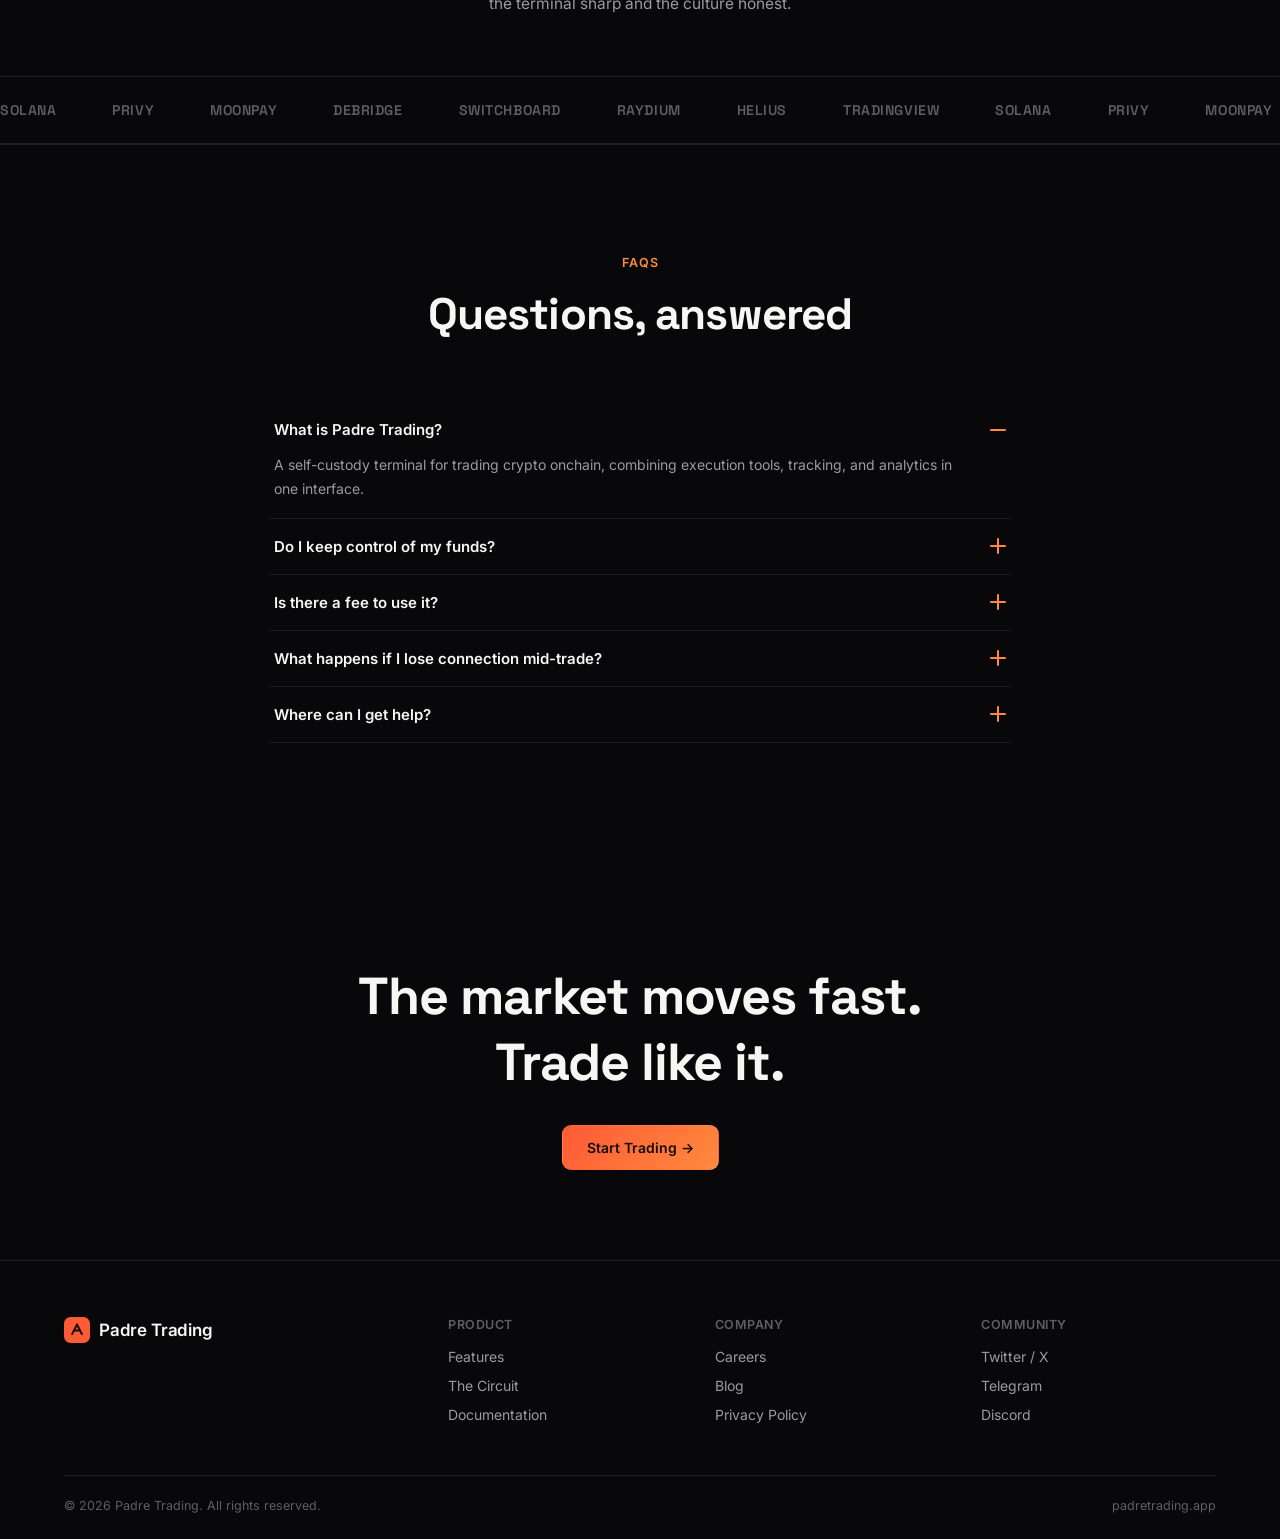
==== commit 7a8d9f5f: "Add files via upload" ====
--- a/index.html
+++ b/index.html
@@ -2,301 +2,442 @@
 <html lang="en">
 <head>
 <meta charset="UTF-8">
-<meta name="viewport" content="width=device-width, initial-scale=1.0">
+<meta name="viewport" content="width=device-width, initial-scale=1.0, viewport-fit=cover">
 <title>Padre Trading — Onchain Trading Terminal</title>
 <link rel="preconnect" href="https://fonts.googleapis.com">
 <link rel="preconnect" href="https://fonts.gstatic.com" crossorigin>
-<link href="https://fonts.googleapis.com/css2?family=Space+Grotesk:wght@400;500;600;700&family=Inter:wght@400;500;600&display=swap" rel="stylesheet">
+<link href="https://fonts.googleapis.com/css2?family=Space+Grotesk:wght@500;600;700&family=Inter:wght@400;500;600;700&display=swap" rel="stylesheet">
 <style>
   :root{
-    --base:#0A0A0C;
-    --surface:#141417;
-    --surface-2:#1B1B20;
-    --line:#28282E;
-    --text:#F5F5F2;
-    --text-soft:#96969F;
+    --base:#08080A;
+    --surface:#131316;
+    --surface-2:#1A1A1F;
+    --line:#26262C;
+    --line-soft:#1D1D22;
+    --text:#F6F6F3;
+    --text-soft:#9A9AA4;
+    --text-faint:#5E5E67;
     --flame:#FF5A36;
-    --flame-dim:#5C2718;
-    --volt:#C6FF3D;
-  }
-  *{box-sizing:border-box;}
-  html{scroll-behavior:smooth;}
+    --flame-2:#FF8A3D;
+    --flame-dim:#3D1F14;
+    --volt:#B6FF4D;
+    --red:#FF5C6C;
+    --radius:16px;
+  }
+  *{box-sizing:border-box; -webkit-tap-highlight-color:transparent;}
+  html{ scroll-behavior:smooth; }
   body{
     margin:0;
     background:var(--base);
     color:var(--text);
     font-family:'Inter',sans-serif;
     -webkit-font-smoothing:antialiased;
+    overflow-x:hidden;
   }
   h1,h2,h3,.display{ font-family:'Space Grotesk',sans-serif; }
+  p{ margin:0; }
+  a{ color:inherit; }
+  img{ max-width:100%; display:block; }
   @media (prefers-reduced-motion: reduce){ *{ animation:none !important; transition:none !important; } }
-  a{ color:inherit; }
-  .wrap{ max-width:1240px; margin:0 auto; padding-left:6vw; padding-right:6vw; }
-
-  /* ---- nav ---- */
+
+  .reveal{ opacity:0; transform:translateY(22px); transition:opacity .7s ease, transform .7s ease; }
+  .reveal.in{ opacity:1; transform:none; }
+
+  /* ================= NAV ================= */
   nav{
-    position:sticky; top:0; z-index:50;
+    position:sticky; top:0; z-index:100;
     display:flex; justify-content:space-between; align-items:center;
-    padding:20px 6vw;
-    background:rgba(10,10,12,0.85);
-    backdrop-filter:blur(10px);
-    border-bottom:1px solid var(--line);
-  }
-  .logo{ display:flex; align-items:center; gap:10px; font-weight:600; font-size:18px; }
-  .logo .mark{
-    width:26px; height:26px; border-radius:6px;
-    background:linear-gradient(135deg, var(--flame), #FF9B36);
-    display:inline-block;
-  }
-  .nav-links{ display:flex; align-items:center; gap:34px; }
+    padding:16px 5vw;
+    background:rgba(8,8,10,.72);
+    backdrop-filter:blur(14px); -webkit-backdrop-filter:blur(14px);
+    border-bottom:1px solid var(--line-soft);
+  }
+  .logo{ display:flex; align-items:center; gap:9px; font-weight:600; font-size:17px; letter-spacing:-0.01em; z-index:120; }
+  .logo svg{ width:26px; height:26px; }
+  .nav-links{ display:flex; align-items:center; gap:30px; }
   nav a.link{ font-size:14px; color:var(--text-soft); text-decoration:none; transition:color .2s; }
   nav a.link:hover{ color:var(--text); }
+  .nav-cta-desktop{ display:flex; align-items:center; gap:22px; }
+
   .btn{
-    display:inline-flex; align-items:center; justify-content:center;
-    padding:12px 22px; border-radius:8px; font-size:14px; font-weight:600;
+    display:inline-flex; align-items:center; justify-content:center; gap:8px;
+    padding:13px 24px; border-radius:9px; font-size:14px; font-weight:600;
     text-decoration:none; border:1px solid transparent; cursor:pointer;
-  }
-  .btn-flame{ background:var(--flame); color:#140A06; }
-  .btn-flame:hover{ background:#FF7754; }
-  .btn-ghost{ border-color:var(--line); color:var(--text); }
-  .btn-ghost:hover{ border-color:var(--text-soft); }
-
-  /* ---- hero ---- */
+    transition:transform .18s ease, background .18s ease, border-color .18s ease;
+    white-space:nowrap;
+  }
+  .btn:active{ transform:scale(.97); }
+  .btn-flame{ background:linear-gradient(135deg, var(--flame), var(--flame-2)); color:#150A06; }
+  .btn-flame:hover{ transform:translateY(-1px); box-shadow:0 8px 24px -8px rgba(255,90,54,.55); }
+  .btn-ghost{ border-color:var(--line); color:var(--text); background:transparent; }
+  .btn-ghost:hover{ border-color:var(--text-faint); background:var(--surface); }
+  .btn-block{ width:100%; }
+
+  .burger{
+    display:none; width:38px; height:38px; border-radius:9px; border:1px solid var(--line);
+    background:var(--surface); align-items:center; justify-content:center; cursor:pointer; z-index:120;
+    flex-direction:column; gap:4px;
+  }
+  .burger span{ width:16px; height:2px; background:var(--text); border-radius:2px; transition:transform .25s ease, opacity .25s ease; }
+  .burger.open span:nth-child(1){ transform:translateY(6px) rotate(45deg); }
+  .burger.open span:nth-child(2){ opacity:0; }
+  .burger.open span:nth-child(3){ transform:translateY(-6px) rotate(-45deg); }
+
+  .mobile-panel{
+    position:fixed; inset:0; top:65px; z-index:90;
+    background:rgba(8,8,10,.98); backdrop-filter:blur(14px);
+    display:flex; flex-direction:column; padding:28px 6vw;
+    gap:6px;
+    transform:translateY(-12px); opacity:0; pointer-events:none;
+    transition:transform .25s ease, opacity .25s ease;
+  }
+  .mobile-panel.open{ transform:none; opacity:1; pointer-events:auto; }
+  .mobile-panel a.link{
+    font-size:20px; padding:16px 4px; border-bottom:1px solid var(--line-soft);
+    text-decoration:none; color:var(--text); font-family:'Space Grotesk',sans-serif; font-weight:500;
+  }
+  .mobile-panel .btn{ margin-top:22px; }
+
+  /* ================= HERO ================= */
   .hero{
-    padding:110px 6vw 60px;
+    padding:96px 5vw 0;
     text-align:center;
     position:relative;
+    isolation:isolate;
+  }
+  .hero-glow{
+    position:absolute; z-index:-1; top:-260px; left:50%; transform:translateX(-50%);
+    width:min(1100px, 140vw); height:560px;
+    background:
+      radial-gradient(closest-side, rgba(255,90,54,.35), transparent 70%),
+      radial-gradient(closest-side at 70% 40%, rgba(182,255,77,.12), transparent 60%);
+    pointer-events:none;
+  }
+  .hero-dots{
+    position:absolute; inset:0 0 auto 0; height:640px; z-index:-1;
+    background-image: radial-gradient(circle, rgba(255,255,255,.05) 1px, transparent 1px);
+    background-size:26px 26px;
+    mask-image:linear-gradient(180deg, black, transparent 85%);
+    pointer-events:none;
+  }
+  .eyebrow{
+    display:inline-flex; align-items:center; gap:8px;
+    font-size:12.5px; font-weight:600; letter-spacing:.06em; text-transform:uppercase;
+    color:var(--flame-2);
+    border:1px solid var(--flame-dim); background:rgba(255,90,54,.08);
+    padding:8px 16px; border-radius:999px; margin-bottom:28px;
+  }
+  .eyebrow .pulse{
+    width:6px; height:6px; border-radius:50%; background:var(--volt);
+    box-shadow:0 0 0 0 rgba(182,255,77,.6);
+    animation:pulse 2s infinite;
+  }
+  @keyframes pulse{
+    0%{ box-shadow:0 0 0 0 rgba(182,255,77,.55); }
+    70%{ box-shadow:0 0 0 8px rgba(182,255,77,0); }
+    100%{ box-shadow:0 0 0 0 rgba(182,255,77,0); }
+  }
+  .hero h1{
+    font-size:clamp(38px, 7.5vw, 88px);
+    line-height:1.02; font-weight:700; letter-spacing:-0.03em;
+    margin:0 0 24px; text-wrap:balance;
+  }
+  .hero h1 .accent{
+    background:linear-gradient(100deg, var(--flame) 10%, var(--flame-2) 45%, var(--volt) 90%);
+    -webkit-background-clip:text; background-clip:text; color:transparent;
+  }
+  .hero p.lead{
+    font-size:clamp(15px,2vw,18px); line-height:1.65; color:var(--text-soft);
+    max-width:52ch; margin:0 auto 38px;
+  }
+  .btn-row{ display:flex; gap:14px; justify-content:center; flex-wrap:wrap; margin-bottom:8px; }
+
+  .stat-strip{
+    display:flex; justify-content:center; gap:clamp(24px,6vw,64px);
+    margin:56px auto 0; padding:22px 5vw; flex-wrap:wrap;
+    border-top:1px solid var(--line-soft);
+  }
+  .stat-strip div{ text-align:center; }
+  .stat-strip .num{ font-family:'Space Grotesk',sans-serif; font-weight:700; font-size:clamp(20px,3vw,28px); }
+  .stat-strip .label{ font-size:12px; color:var(--text-faint); letter-spacing:.03em; text-transform:uppercase; margin-top:4px; }
+
+  /* ================= TERMINAL MOCK ================= */
+  .terminal-wrap{ padding:56px 5vw 0; }
+  .terminal{
+    margin:0 auto; max-width:1040px;
+    border:1px solid var(--line); border-radius:20px;
+    background:linear-gradient(180deg, var(--surface), #101013);
     overflow:hidden;
-  }
-  .hero::before{
-    content:"";
-    position:absolute; top:-200px; left:50%; transform:translateX(-50%);
-    width:900px; height:500px;
-    background:radial-gradient(closest-side, var(--flame-dim), transparent 70%);
-    opacity:.55; pointer-events:none;
-  }
-  .hero .eyebrow{
-    display:inline-block; font-size:13px; color:var(--flame);
-    border:1px solid var(--flame-dim); background:rgba(255,90,54,.08);
-    padding:6px 14px; border-radius:999px; margin-bottom:26px;
-    position:relative;
-  }
-  .hero h1{
-    font-size:clamp(38px, 6.4vw, 76px);
-    line-height:1.04; font-weight:700; letter-spacing:-0.02em;
-    margin:0 0 22px; position:relative;
-  }
-  .hero p{
-    font-size:18px; line-height:1.6; color:var(--text-soft);
-    max-width:56ch; margin:0 auto 36px; position:relative;
-  }
-  .hero .btn-row{ display:flex; gap:14px; justify-content:center; flex-wrap:wrap; position:relative; }
-
-  /* ---- terminal mock ---- */
-  .terminal{
-    margin:70px auto 0; max-width:1040px;
-    border:1px solid var(--line); border-radius:16px;
-    background:var(--surface); overflow:hidden;
-    box-shadow:0 40px 100px -40px rgba(255,90,54,.25);
+    box-shadow:0 60px 120px -60px rgba(255,90,54,.35), 0 0 0 1px rgba(255,255,255,.02) inset;
   }
   .terminal-top{
-    display:flex; align-items:center; gap:8px;
-    padding:12px 16px; border-bottom:1px solid var(--line);
-  }
-  .dot{ width:9px; height:9px; border-radius:50%; background:#3A3A41; }
+    display:flex; align-items:center; justify-content:space-between;
+    padding:14px 18px; border-bottom:1px solid var(--line-soft);
+  }
+  .terminal-top .dots{ display:flex; gap:7px; }
+  .dot{ width:9px; height:9px; border-radius:50%; background:#313138; }
+  .terminal-top .pair{ font-size:13px; font-weight:600; display:flex; align-items:center; gap:8px; }
+  .terminal-top .pair .up{ color:var(--volt); font-weight:500; }
   .terminal-tabs{
-    display:flex; gap:0; overflow-x:auto;
-    border-bottom:1px solid var(--line); padding:0 16px;
-  }
+    display:flex; gap:2px; overflow-x:auto; scrollbar-width:none;
+    border-bottom:1px solid var(--line-soft); padding:0 14px;
+  }
+  .terminal-tabs::-webkit-scrollbar{ display:none; }
   .terminal-tabs span{
-    padding:14px 16px; font-size:13px; color:var(--text-soft); white-space:nowrap;
-    border-bottom:2px solid transparent;
+    padding:13px 14px; font-size:12.5px; color:var(--text-faint); white-space:nowrap;
+    border-bottom:2px solid transparent; font-weight:500;
   }
   .terminal-tabs span.active{ color:var(--text); border-color:var(--flame); }
-  .terminal-body{ padding:26px; display:grid; grid-template-columns:1.4fr 1fr; gap:22px; }
+  .terminal-body{ padding:20px; display:grid; grid-template-columns:1.5fr 1fr; gap:16px; }
+
   .chart-mock{
-    background:var(--surface-2); border:1px solid var(--line); border-radius:10px;
-    height:220px; padding:16px; display:flex; align-items:flex-end; gap:4px;
-  }
-  .chart-mock i{
-    display:block; flex:1; background:linear-gradient(180deg, var(--volt), transparent);
-    opacity:.85; border-radius:2px 2px 0 0;
-  }
-  .side-mock{ display:flex; flex-direction:column; gap:10px; }
+    background:var(--surface-2); border:1px solid var(--line-soft); border-radius:12px;
+    padding:18px 14px 14px; display:flex; flex-direction:column; gap:12px;
+  }
+  .chart-mock .candles{ height:170px; display:flex; align-items:flex-end; gap:6px; }
+  .candle{ flex:1; display:flex; flex-direction:column; align-items:center; justify-content:flex-end; height:100%; }
+  .candle .wick{ width:1px; background:currentColor; opacity:.5; flex:1 1 auto; }
+  .candle .body{ width:60%; border-radius:1px; }
+  .candle.up{ color:var(--volt); }
+  .candle.down{ color:var(--red); }
+  .candle.up .body{ background:var(--volt); }
+  .candle.down .body{ background:var(--red); }
+  .chart-foot{ display:flex; justify-content:space-between; font-size:11px; color:var(--text-faint); }
+
+  .side-mock{ display:flex; flex-direction:column; gap:8px; }
   .row-mock{
-    background:var(--surface-2); border:1px solid var(--line); border-radius:8px;
-    padding:12px 14px; display:flex; justify-content:space-between; font-size:13px;
-  }
-  .row-mock .up{ color:var(--volt); }
-  .row-mock .down{ color:var(--flame); }
-  @media (max-width:760px){ .terminal-body{ grid-template-columns:1fr; } }
-
-  /* ---- section shell ---- */
-  section{ padding:100px 6vw; border-top:1px solid var(--line); }
-  .section-head{ max-width:640px; margin:0 auto 56px; text-align:center; }
-  .section-head .tag{ color:var(--flame); font-size:13px; margin-bottom:14px; display:block; }
-  .section-head h2{ font-size:clamp(28px,4vw,42px); margin:0 0 16px; font-weight:700; letter-spacing:-0.01em; }
-  .section-head p{ color:var(--text-soft); font-size:16px; line-height:1.6; margin:0; }
-
-  /* ---- feature grid ---- */
+    background:var(--surface-2); border:1px solid var(--line-soft); border-radius:9px;
+    padding:11px 13px; display:flex; justify-content:space-between; align-items:center; font-size:12.5px;
+  }
+  .row-mock .name{ color:var(--text-soft); }
+  .row-mock .up{ color:var(--volt); font-weight:600; }
+  .row-mock .down{ color:var(--red); font-weight:600; }
+  .buy-sell{ display:flex; gap:8px; margin-top:2px; }
+  .buy-sell button{
+    flex:1; border:none; border-radius:8px; padding:12px 0; font-size:13px; font-weight:700; cursor:default;
+  }
+  .buy-sell .buy{ background:rgba(182,255,77,.14); color:var(--volt); }
+  .buy-sell .sell{ background:rgba(255,92,108,.14); color:var(--red); }
+
+  @media (max-width:760px){
+    .terminal-body{ grid-template-columns:1fr; }
+  }
+
+  /* ================= SECTIONS ================= */
+  section{ padding:clamp(64px,10vw,110px) 5vw; border-top:1px solid var(--line-soft); }
+  .section-head{ max-width:620px; margin:0 auto clamp(40px,6vw,60px); text-align:center; }
+  .section-head .tag{
+    color:var(--flame-2); font-size:12.5px; font-weight:600; letter-spacing:.08em;
+    text-transform:uppercase; margin-bottom:16px; display:block;
+  }
+  .section-head h2{ font-size:clamp(28px,4.4vw,44px); margin:0 0 16px; font-weight:700; letter-spacing:-0.02em; text-wrap:balance; }
+  .section-head p{ color:var(--text-soft); font-size:15.5px; line-height:1.65; }
+
+  /* feature grid */
   .feat-grid{
     max-width:1100px; margin:0 auto;
     display:grid; grid-template-columns:repeat(3, 1fr); gap:1px;
-    background:var(--line); border:1px solid var(--line); border-radius:16px; overflow:hidden;
-  }
-  .feat{ background:var(--surface); padding:32px 28px; }
+    background:var(--line-soft); border:1px solid var(--line-soft); border-radius:var(--radius); overflow:hidden;
+  }
+  .feat{ background:var(--surface); padding:30px 26px; transition:background .2s ease; }
+  .feat:hover{ background:var(--surface-2); }
   .feat .icon{
-    width:38px; height:38px; border-radius:9px;
+    width:40px; height:40px; border-radius:10px;
     background:rgba(255,90,54,.1); border:1px solid var(--flame-dim);
     display:flex; align-items:center; justify-content:center; margin-bottom:20px;
-    color:var(--flame); font-weight:600; font-size:15px;
-  }
-  .feat h3{ font-size:17px; margin:0 0 10px; }
-  .feat p{ font-size:14px; line-height:1.6; color:var(--text-soft); margin:0; }
-  @media (max-width:900px){ .feat-grid{ grid-template-columns:1fr 1fr; } }
+    color:var(--flame-2);
+  }
+  .feat .icon svg{ width:18px; height:18px; }
+  .feat h3{ font-size:16.5px; margin:0 0 9px; font-weight:600; }
+  .feat p{ font-size:13.8px; line-height:1.62; color:var(--text-soft); }
+  @media (max-width:920px){ .feat-grid{ grid-template-columns:1fr 1fr; } }
   @media (max-width:600px){ .feat-grid{ grid-template-columns:1fr; } }
 
-  /* ---- circuit / rewards banner ---- */
+  /* circuit banner */
   .circuit{
-    border-radius:20px; border:1px solid var(--line);
-    background:linear-gradient(135deg, #16100D, #0A0A0C 60%);
-    padding:70px 6vw; text-align:center; position:relative; overflow:hidden;
-  }
-  .circuit::after{
-    content:""; position:absolute; inset:0;
-    background:radial-gradient(circle at 80% 20%, rgba(255,90,54,.18), transparent 55%);
-  }
-  .circuit .tag{ color:var(--volt); font-size:13px; letter-spacing:.02em; position:relative; }
-  .circuit h2{ font-size:clamp(30px,5vw,54px); margin:16px 0 18px; position:relative; }
-  .circuit p{ color:var(--text-soft); max-width:52ch; margin:0 auto 34px; position:relative; }
-
-  /* ---- custody row ---- */
+    border-radius:24px; border:1px solid var(--line);
+    background:radial-gradient(circle at 75% 15%, rgba(255,90,54,.22), transparent 55%), linear-gradient(160deg, #17110D, #0A0A0C 65%);
+    padding:clamp(50px,8vw,80px) 6vw; text-align:center; position:relative; overflow:hidden;
+  }
+  .circuit .tag{ color:var(--volt); font-size:12.5px; letter-spacing:.08em; font-weight:600; text-transform:uppercase; }
+  .circuit h2{ font-size:clamp(30px,6vw,58px); margin:16px 0 18px; letter-spacing:-0.02em; }
+  .circuit p{ color:var(--text-soft); max-width:50ch; margin:0 auto 32px; font-size:15.5px; line-height:1.6; }
+
   .custody-grid{
-    max-width:1000px; margin:44px auto 0;
-    display:grid; grid-template-columns:repeat(4,1fr); gap:26px; text-align:center;
-  }
-  .custody-grid div h4{ font-size:15px; margin:0 0 8px; }
-  .custody-grid div p{ font-size:13px; color:var(--text-soft); margin:0; }
-  @media (max-width:700px){ .custody-grid{ grid-template-columns:1fr 1fr; } }
-
-  /* ---- partners marquee ---- */
-  .marquee-wrap{ overflow:hidden; border-top:1px solid var(--line); border-bottom:1px solid var(--line); padding:26px 0; }
-  .marquee{ display:flex; width:max-content; gap:60px; animation:slide 26s linear infinite; }
-  .marquee span{ font-size:14px; color:var(--text-soft); white-space:nowrap; letter-spacing:.03em; }
+    max-width:960px; margin:48px auto 0;
+    display:grid; grid-template-columns:repeat(4,1fr); gap:1px;
+    background:var(--line-soft); border:1px solid var(--line-soft); border-radius:14px; overflow:hidden;
+    text-align:left;
+  }
+  .custody-grid div{ background:rgba(19,19,22,.6); padding:22px 20px; }
+  .custody-grid h4{ font-size:14.5px; margin:0 0 8px; font-weight:600; }
+  .custody-grid p{ font-size:12.8px; color:var(--text-soft); line-height:1.55; }
+  @media (max-width:700px){ .custody-grid{ grid-template-columns:1fr 1fr; text-align:center; } }
+
+  /* marquee */
+  .marquee-wrap{ overflow:hidden; border-top:1px solid var(--line-soft); border-bottom:1px solid var(--line-soft); padding:24px 0; }
+  .marquee{ display:flex; width:max-content; gap:56px; animation:slide 28s linear infinite; }
+  .marquee span{ font-family:'Space Grotesk',sans-serif; font-size:14px; font-weight:600; color:var(--text-faint); white-space:nowrap; letter-spacing:.04em; }
   @keyframes slide{ from{transform:translateX(0);} to{transform:translateX(-50%);} }
 
-  /* ---- faq ---- */
-  .faq{ max-width:760px; margin:0 auto; }
-  details{
-    border-bottom:1px solid var(--line); padding:20px 0;
-  }
+  /* faq */
+  .faq{ max-width:740px; margin:0 auto; }
+  details{ border-bottom:1px solid var(--line-soft); padding:18px 4px; }
   summary{
-    cursor:pointer; list-style:none; display:flex; justify-content:space-between;
-    align-items:center; font-size:15px; font-weight:500;
+    cursor:pointer; list-style:none; display:flex; justify-content:space-between; gap:16px;
+    align-items:center; font-size:15px; font-weight:600;
   }
   summary::-webkit-details-marker{ display:none; }
-  summary::after{ content:"+"; color:var(--flame); font-size:20px; }
-  details[open] summary::after{ content:"–"; }
-  details p{ color:var(--text-soft); font-size:14px; line-height:1.6; margin:14px 0 0; }
-
-  /* ---- closing cta ---- */
-  .closing{ text-align:center; padding-bottom:60px; }
-  .closing h2{ font-size:clamp(30px,5vw,50px); margin:0 0 30px; }
-
-  footer{ border-top:1px solid var(--line); padding:60px 6vw 30px; }
+  .plus{ position:relative; width:16px; height:16px; flex:none; }
+  .plus::before, .plus::after{
+    content:""; position:absolute; background:var(--flame-2); border-radius:2px;
+    transition:transform .25s ease;
+  }
+  .plus::before{ width:16px; height:2px; top:7px; left:0; }
+  .plus::after{ width:2px; height:16px; top:0; left:7px; }
+  details[open] .plus::after{ transform:rotate(90deg); opacity:0; }
+  details p{ color:var(--text-soft); font-size:14px; line-height:1.65; margin:14px 0 0; padding-right:28px; }
+
+  /* closing */
+  .closing{ text-align:center; padding-bottom:clamp(60px,10vw,90px); }
+  .closing h2{ font-size:clamp(30px,6vw,52px); margin:0 0 30px; letter-spacing:-0.02em; text-wrap:balance; }
+
+  footer{ border-top:1px solid var(--line-soft); padding:56px 5vw 26px; }
   .foot-grid{
-    display:grid; grid-template-columns:1.4fr repeat(3,1fr); gap:36px;
-    max-width:1240px; margin:0 auto 40px;
-  }
-  .foot-grid h5{ font-size:13px; color:var(--text-soft); margin:0 0 16px; font-weight:500; }
-  .foot-grid a{ display:block; font-size:14px; color:var(--text); text-decoration:none; margin-bottom:10px; }
-  .foot-grid a:hover{ color:var(--flame); }
+    display:grid; grid-template-columns:1.5fr repeat(3,1fr); gap:32px;
+    max-width:1200px; margin:0 auto 40px;
+  }
+  .foot-grid h5{ font-size:12.5px; color:var(--text-faint); margin:0 0 16px; font-weight:600; letter-spacing:.04em; text-transform:uppercase; }
+  .foot-grid a{ display:block; font-size:14px; color:var(--text-soft); text-decoration:none; margin-bottom:12px; transition:color .2s; }
+  .foot-grid a:hover{ color:var(--text); }
   .foot-bottom{
-    max-width:1240px; margin:0 auto; display:flex; justify-content:space-between;
-    color:var(--text-soft); font-size:13px; border-top:1px solid var(--line); padding-top:24px; flex-wrap:wrap; gap:10px;
+    max-width:1200px; margin:0 auto; display:flex; justify-content:space-between; align-items:center;
+    color:var(--text-faint); font-size:12.5px; border-top:1px solid var(--line-soft); padding-top:22px; flex-wrap:wrap; gap:10px;
   }
   @media (max-width:760px){ .foot-grid{ grid-template-columns:1fr 1fr; } }
+  @media (max-width:460px){ .foot-grid{ grid-template-columns:1fr; } }
+
+  /* ================= MOBILE ================= */
+  @media (max-width:860px){
+    .nav-cta-desktop .link{ display:none; }
+    .nav-cta-desktop .btn-flame{ display:none; }
+    .burger{ display:flex; }
+    .hero{ padding-top:64px; }
+    .stat-strip{ gap:22px 34px; }
+    .btn-row{ flex-direction:column; align-items:stretch; }
+    .btn-row .btn{ width:100%; }
+  }
 </style>
 </head>
 <body>
 
 <nav>
-  <div class="logo"><span class="mark"></span>Padre Trading</div>
-  <div class="nav-links">
+  <div class="logo">
+    <svg viewBox="0 0 32 32" fill="none">
+      <rect width="32" height="32" rx="8" fill="url(#g)"/>
+      <path d="M10 21L16 9L22 21" stroke="#150A06" stroke-width="2.4" stroke-linecap="round" stroke-linejoin="round"/>
+      <path d="M12.8 16.5H19.2" stroke="#150A06" stroke-width="2.4" stroke-linecap="round"/>
+      <defs><linearGradient id="g" x1="0" y1="0" x2="32" y2="32"><stop stop-color="#FF5A36"/><stop offset="1" stop-color="#FF8A3D"/></linearGradient></defs>
+    </svg>
+    Padre Trading
+  </div>
+  <div class="nav-cta-desktop">
     <a class="link" href="#features">Features</a>
     <a class="link" href="#circuit">The Circuit</a>
     <a class="link" href="#community">Community</a>
     <a class="link" href="#faqs">FAQs</a>
     <a class="btn btn-flame" href="#">Launch App</a>
   </div>
+  <button class="burger" id="burger" aria-label="Menu"><span></span><span></span><span></span></button>
 </nav>
 
+<div class="mobile-panel" id="mobilePanel">
+  <a class="link" href="#features">Features</a>
+  <a class="link" href="#circuit">The Circuit</a>
+  <a class="link" href="#community">Community</a>
+  <a class="link" href="#faqs">FAQs</a>
+  <a class="btn btn-flame btn-block" href="#">Launch App</a>
+</div>
+
 <section class="hero" style="border-top:none;">
-  <span class="eyebrow">Built for traders, by traders</span>
-  <h1>Your edge,<br>fully onchain.</h1>
-  <p>Padre Trading is a fast, self-custody terminal for buying, selling, and tracking crypto onchain — real-time data and automation, without giving up control of your keys.</p>
+  <div class="hero-dots"></div>
+  <div class="hero-glow"></div>
+  <span class="eyebrow"><span class="pulse"></span>Built for traders, by traders</span>
+  <h1>Your edge,<br><span class="accent">fully onchain.</span></h1>
+  <p class="lead">Padre Trading is a fast, self-custody terminal for buying, selling, and tracking crypto onchain — real-time data and automation, without giving up control of your keys.</p>
   <div class="btn-row">
-    <a href="#" class="btn btn-flame">Start Trading</a>
+    <a href="#" class="btn btn-flame">Start Trading →</a>
     <a href="#features" class="btn btn-ghost">See what's inside</a>
   </div>
 
-  <div class="terminal">
-    <div class="terminal-top"><span class="dot"></span><span class="dot"></span><span class="dot"></span></div>
+  <div class="stat-strip reveal">
+    <div><div class="num">&lt;80ms</div><div class="label">Order Speed</div></div>
+    <div><div class="num">$1.2B+</div><div class="label">Volume Routed</div></div>
+    <div><div class="num">140K+</div><div class="label">Wallets Connected</div></div>
+    <div><div class="num">24/7</div><div class="label">Live Support</div></div>
+  </div>
+</section>
+
+<div class="terminal-wrap">
+  <div class="terminal reveal">
+    <div class="terminal-top">
+      <div class="dots"><span class="dot"></span><span class="dot"></span><span class="dot"></span></div>
+      <div class="pair">PADRE / USDC <span class="up">▲ 18.4%</span></div>
+    </div>
     <div class="terminal-tabs">
       <span class="active">Trade</span><span>Explorer</span><span>Trenches</span>
       <span>Perps</span><span>Trackers</span><span>Holdings</span><span>Analyzer</span>
     </div>
     <div class="terminal-body">
       <div class="chart-mock">
-        <i style="height:30%"></i><i style="height:55%"></i><i style="height:40%"></i>
-        <i style="height:70%"></i><i style="height:50%"></i><i style="height:85%"></i>
-        <i style="height:60%"></i><i style="height:95%"></i><i style="height:75%"></i>
-        <i style="height:65%"></i><i style="height:90%"></i><i style="height:80%"></i>
+        <div class="candles" id="candles"></div>
+        <div class="chart-foot"><span>09:00</span><span>12:00</span><span>15:00</span><span>18:00</span><span>21:00</span></div>
       </div>
       <div class="side-mock">
-        <div class="row-mock"><span>PADRE / USDC</span><span class="up">+18.4%</span></div>
-        <div class="row-mock"><span>SOL / USDC</span><span class="up">+3.1%</span></div>
-        <div class="row-mock"><span>WATCHLIST alert</span><span class="down">-6.2%</span></div>
-        <div class="row-mock"><span>Wallet #2 buy filled</span><span class="up">done</span></div>
+        <div class="row-mock"><span class="name">SOL / USDC</span><span class="up">+3.1%</span></div>
+        <div class="row-mock"><span class="name">Watchlist alert</span><span class="down">-6.2%</span></div>
+        <div class="row-mock"><span class="name">Wallet #2 · buy filled</span><span class="up">done</span></div>
+        <div class="row-mock"><span class="name">Slippage</span><span class="name">0.8%</span></div>
+        <div class="buy-sell"><button class="buy">Buy</button><button class="sell">Sell</button></div>
       </div>
     </div>
   </div>
-</section>
+</div>
 
 <section id="features">
-  <div class="section-head">
-    <span class="tag">ONE TERMINAL</span>
+  <div class="section-head reveal">
+    <span class="tag">One Terminal</span>
     <h2>Everything you need, in one place</h2>
-    <p>Padre Trading brings order execution, tracking, and analysis together — designed for traders who need speed without sacrificing control.</p>
-  </div>
-  <div class="feat-grid">
+    <p>Padre Trading brings order execution, tracking, and analysis together — built for traders who need speed without giving up control.</p>
+  </div>
+  <div class="feat-grid reveal">
     <div class="feat">
-      <div class="icon">M</div>
+      <div class="icon"><svg viewBox="0 0 24 24" fill="none"><path d="M4 17L10 11L14 15L20 7" stroke="currentColor" stroke-width="2" stroke-linecap="round" stroke-linejoin="round"/></svg></div>
       <h3>Market Orders</h3>
-      <p>Buy and sell in a single click, tuned to fill fast when timing is everything.</p>
+      <p>Buy and sell in a single tap, tuned to fill fast when timing is everything.</p>
     </div>
     <div class="feat">
-      <div class="icon">L</div>
+      <div class="icon"><svg viewBox="0 0 24 24" fill="none"><path d="M4 12H10L12 6L14 18L16 12H20" stroke="currentColor" stroke-width="2" stroke-linecap="round" stroke-linejoin="round"/></svg></div>
       <h3>Limit & DCA Orders</h3>
-      <p>Set your entries and exits in advance, or automate steady accumulation over time.</p>
+      <p>Set entries and exits in advance, or automate steady accumulation over time.</p>
     </div>
     <div class="feat">
-      <div class="icon">W</div>
+      <div class="icon"><svg viewBox="0 0 24 24" fill="none"><rect x="4" y="5" width="7" height="14" rx="1.5" stroke="currentColor" stroke-width="2"/><rect x="13" y="5" width="7" height="14" rx="1.5" stroke="currentColor" stroke-width="2"/></svg></div>
       <h3>Multi-Wallet</h3>
       <p>Manage several wallets at once — split, combine, and withdraw in a few clicks.</p>
     </div>
     <div class="feat">
-      <div class="icon">C</div>
+      <div class="icon"><svg viewBox="0 0 24 24" fill="none"><path d="M17 8L21 8L21 4" stroke="currentColor" stroke-width="2" stroke-linecap="round" stroke-linejoin="round"/><path d="M21 8L15 14L11 10L3 18" stroke="currentColor" stroke-width="2" stroke-linecap="round" stroke-linejoin="round"/></svg></div>
       <h3>Copy Trading</h3>
-      <p>Mirror a wallet's buys and sells with rules you control, down to the size and delay.</p>
+      <p>Mirror a wallet's buys and sells with rules you control, down to size and delay.</p>
     </div>
     <div class="feat">
-      <div class="icon">T</div>
+      <div class="icon"><svg viewBox="0 0 24 24" fill="none"><circle cx="11" cy="11" r="6.5" stroke="currentColor" stroke-width="2"/><path d="M20 20L15.5 15.5" stroke="currentColor" stroke-width="2" stroke-linecap="round"/></svg></div>
       <h3>Wallet Tracker</h3>
-      <p>Tag any wallet and get a live feed of its activity, the moment it happens.</p>
+      <p>Tag any wallet and get a live feed of its activity the moment it happens.</p>
     </div>
     <div class="feat">
-      <div class="icon">A</div>
+      <div class="icon"><svg viewBox="0 0 24 24" fill="none"><path d="M4 20V10M12 20V4M20 20V14" stroke="currentColor" stroke-width="2" stroke-linecap="round"/></svg></div>
       <h3>Portfolio Analyzer</h3>
       <p>See holdings, performance, and history at a glance — yours or anyone else's.</p>
     </div>
@@ -304,11 +445,11 @@
 </section>
 
 <section id="circuit">
-  <div class="circuit">
-    <span class="tag">INTRODUCING</span>
+  <div class="circuit reveal">
+    <span class="tag">Introducing</span>
     <h2>THE CIRCUIT</h2>
     <p>Climb the ranks, unlock rewards, and see your standing update in real time as you trade.</p>
-    <a href="#" class="btn btn-flame">Enter the Circuit</a>
+    <a href="#" class="btn btn-flame">Enter the Circuit →</a>
     <div class="custody-grid">
       <div><h4>Self-Custody</h4><p>Your keys never leave your control.</p></div>
       <div><h4>Verifiable</h4><p>Every trade settles onchain, in the open.</p></div>
@@ -318,9 +459,9 @@
   </div>
 </section>
 
-<section id="community" style="padding-bottom:0;">
-  <div class="section-head">
-    <span class="tag">COMMUNITY</span>
+<section id="community" style="padding-bottom:0; border-bottom:none;">
+  <div class="section-head reveal">
+    <span class="tag">Community</span>
     <h2>Built alongside the people who trade on it</h2>
     <p>Padre Trading works with projects and communities across the ecosystem to keep the terminal sharp and the culture honest.</p>
   </div>
@@ -330,43 +471,51 @@
 </div>
 
 <section id="faqs">
-  <div class="section-head">
+  <div class="section-head reveal">
     <span class="tag">FAQs</span>
     <h2>Questions, answered</h2>
   </div>
-  <div class="faq">
+  <div class="faq reveal">
     <details open>
-      <summary>What is Padre Trading?</summary>
+      <summary>What is Padre Trading?<span class="plus"></span></summary>
       <p>A self-custody terminal for trading crypto onchain, combining execution tools, tracking, and analytics in one interface.</p>
     </details>
     <details>
-      <summary>Do I keep control of my funds?</summary>
+      <summary>Do I keep control of my funds?<span class="plus"></span></summary>
       <p>Yes. Padre Trading never holds your assets — your wallet, your keys, at every step.</p>
     </details>
     <details>
-      <summary>Is there a fee to use it?</summary>
+      <summary>Is there a fee to use it?<span class="plus"></span></summary>
       <p>A small fee applies per executed trade. There are no charges for browsing data or setting up alerts.</p>
     </details>
     <details>
-      <summary>What happens if I lose connection mid-trade?</summary>
+      <summary>What happens if I lose connection mid-trade?<span class="plus"></span></summary>
       <p>Orders that are already submitted continue to be processed onchain independently of your connection.</p>
     </details>
     <details>
-      <summary>Where can I get help?</summary>
+      <summary>Where can I get help?<span class="plus"></span></summary>
       <p>Support is available directly in the app, alongside documentation covering every feature in depth.</p>
     </details>
   </div>
 </section>
 
-<section class="closing" style="border-top:none;">
+<section class="closing reveal" style="border-top:none;">
   <h2>The market moves fast.<br>Trade like it.</h2>
-  <a href="#" class="btn btn-flame">Start Trading</a>
+  <a href="#" class="btn btn-flame">Start Trading →</a>
 </section>
 
 <footer>
   <div class="foot-grid">
     <div>
-      <div class="logo"><span class="mark"></span>Padre Trading</div>
+      <div class="logo">
+        <svg viewBox="0 0 32 32" fill="none">
+          <rect width="32" height="32" rx="8" fill="url(#g2)"/>
+          <path d="M10 21L16 9L22 21" stroke="#150A06" stroke-width="2.4" stroke-linecap="round" stroke-linejoin="round"/>
+          <path d="M12.8 16.5H19.2" stroke="#150A06" stroke-width="2.4" stroke-linecap="round"/>
+          <defs><linearGradient id="g2" x1="0" y1="0" x2="32" y2="32"><stop stop-color="#FF5A36"/><stop offset="1" stop-color="#FF8A3D"/></linearGradient></defs>
+        </svg>
+        Padre Trading
+      </div>
     </div>
     <div>
       <h5>Product</h5>
@@ -395,9 +544,41 @@
 
 <script>
   document.getElementById('year').textContent = new Date().getFullYear();
+
+  // mobile menu
+  const burger = document.getElementById('burger');
+  const panel = document.getElementById('mobilePanel');
+  burger.addEventListener('click', () => {
+    burger.classList.toggle('open');
+    panel.classList.toggle('open');
+  });
+  panel.querySelectorAll('a').forEach(a => a.addEventListener('click', () => {
+    burger.classList.remove('open'); panel.classList.remove('open');
+  }));
+
+  // partner marquee
   const partners = ["SOLANA","PRIVY","MOONPAY","DEBRIDGE","SWITCHBOARD","RAYDIUM","HELIUS","TRADINGVIEW"];
   const list = partners.map(p => `<span>${p}</span>`).join('');
   document.getElementById('marquee').innerHTML = list + list;
+
+  // candlestick mock chart (decorative, not live data)
+  const pattern = [
+    [30,70,1],[45,60,0],[25,80,1],[55,40,0],[35,75,1],[60,35,0],
+    [20,85,1],[50,50,0],[40,65,1],[65,30,0],[30,70,1],[70,25,1]
+  ];
+  const candlesEl = document.getElementById('candles');
+  candlesEl.innerHTML = pattern.map(([bodyPct, wickPct, up]) => `
+    <div class="candle ${up ? 'up' : 'down'}">
+      <div class="wick" style="height:${wickPct}%"></div>
+      <div class="body" style="height:${bodyPct}%"></div>
+    </div>
+  `).join('');
+
+  // scroll reveal
+  const observer = new IntersectionObserver((entries) => {
+    entries.forEach(e => { if(e.isIntersecting){ e.target.classList.add('in'); observer.unobserve(e.target); } });
+  }, { threshold: 0.15 });
+  document.querySelectorAll('.reveal').forEach(el => observer.observe(el));
 </script>
 
 </body>
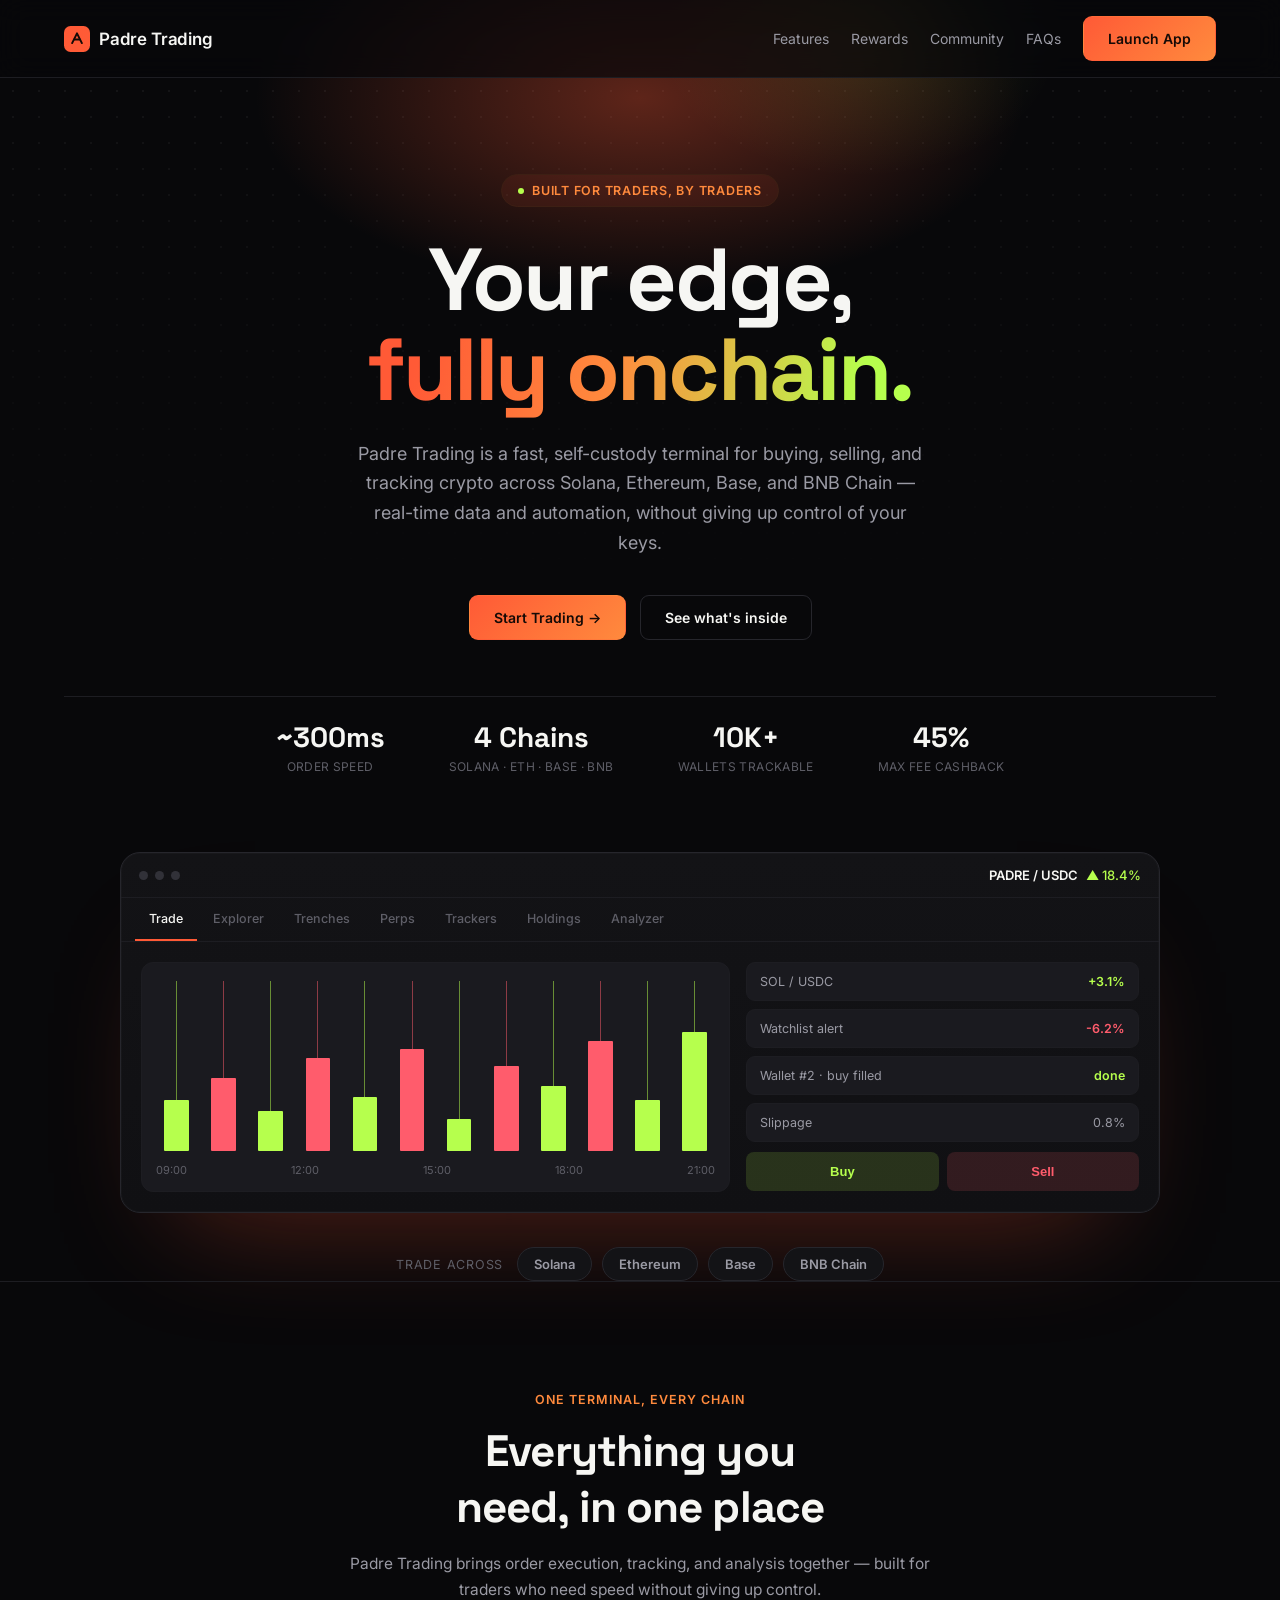
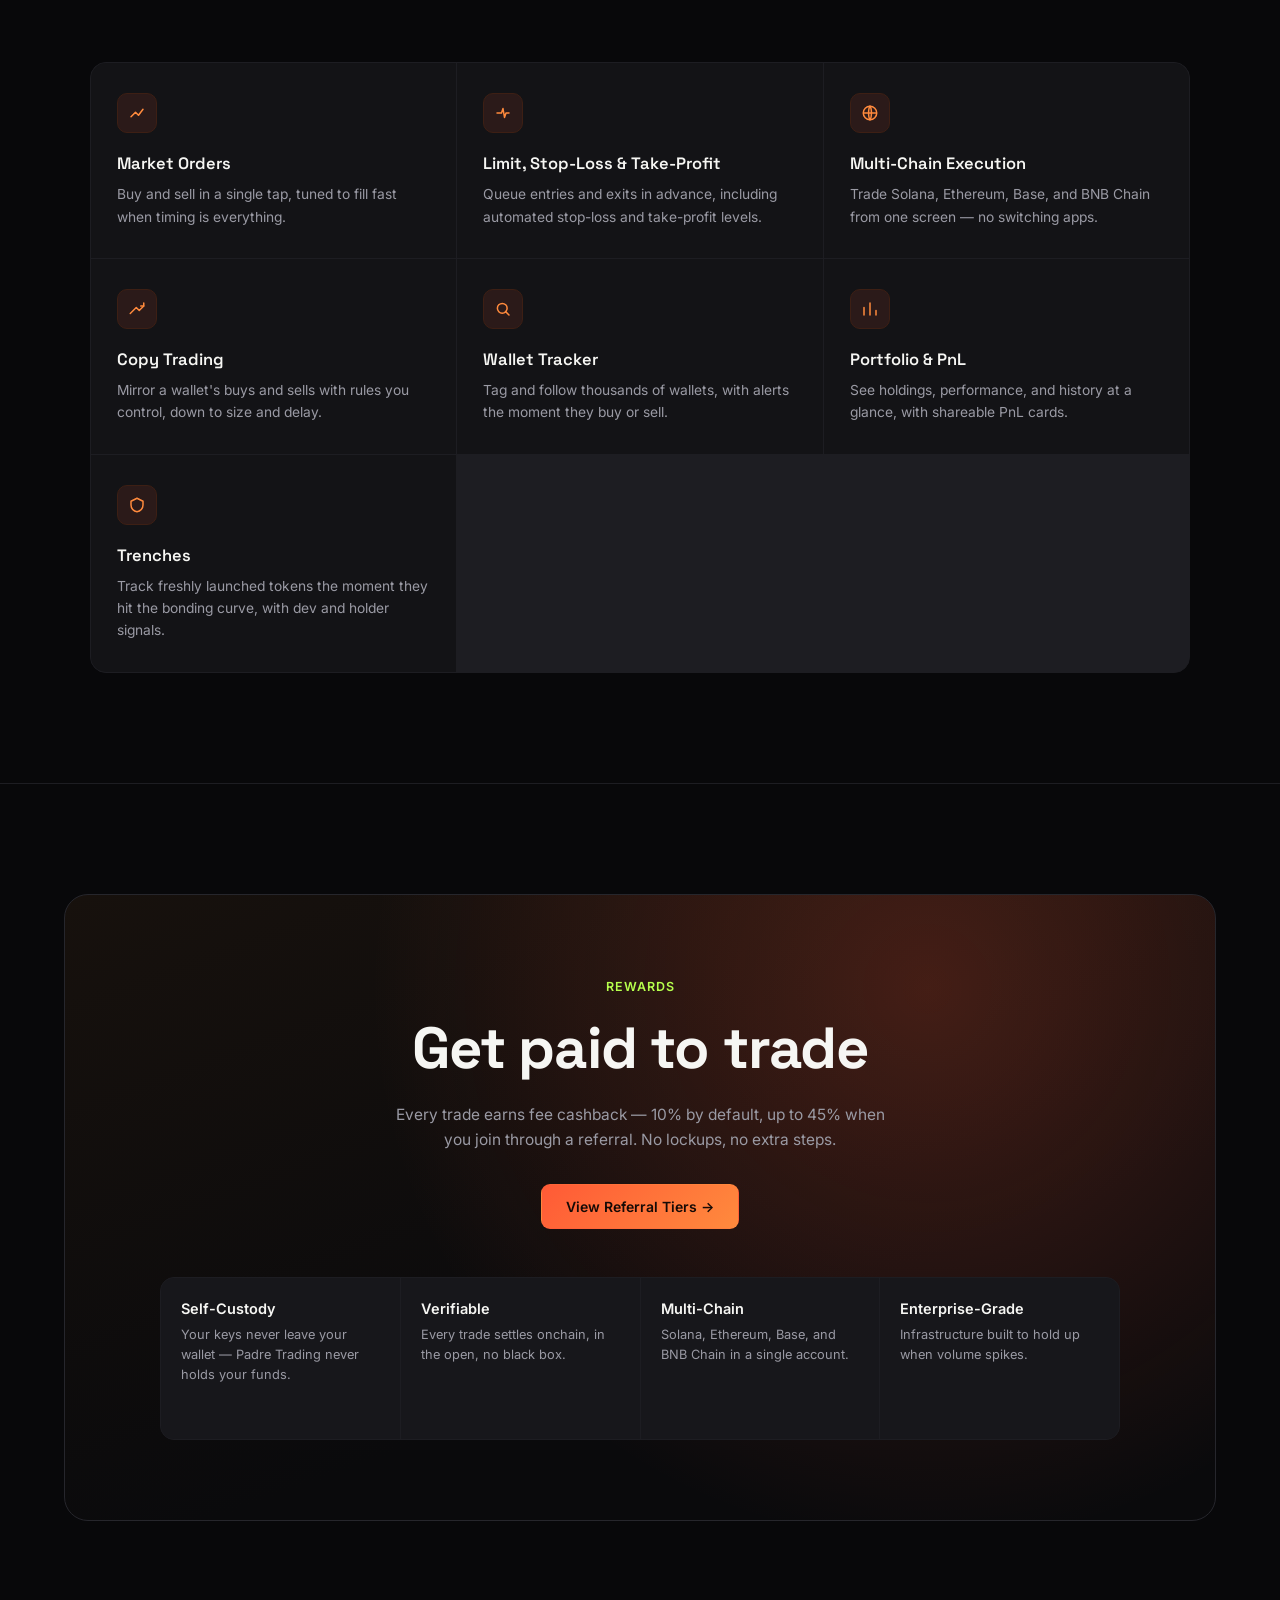
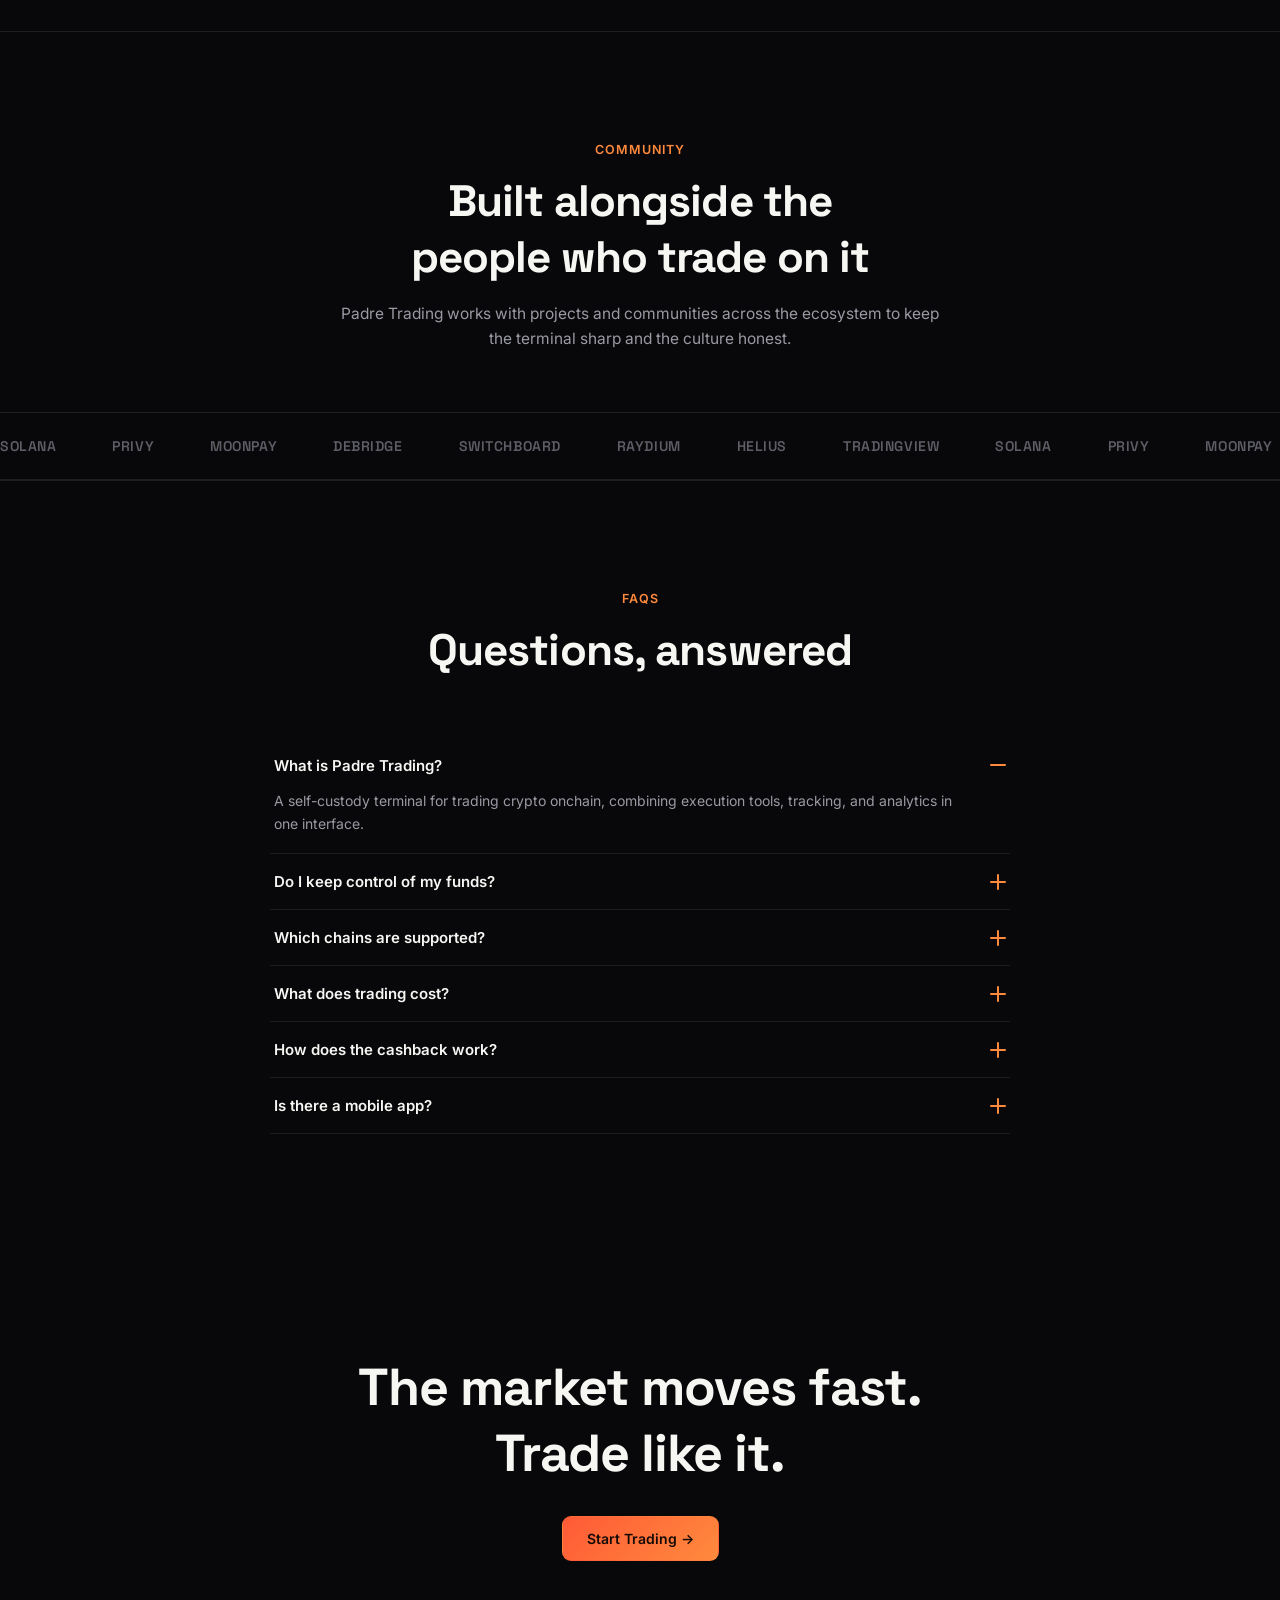
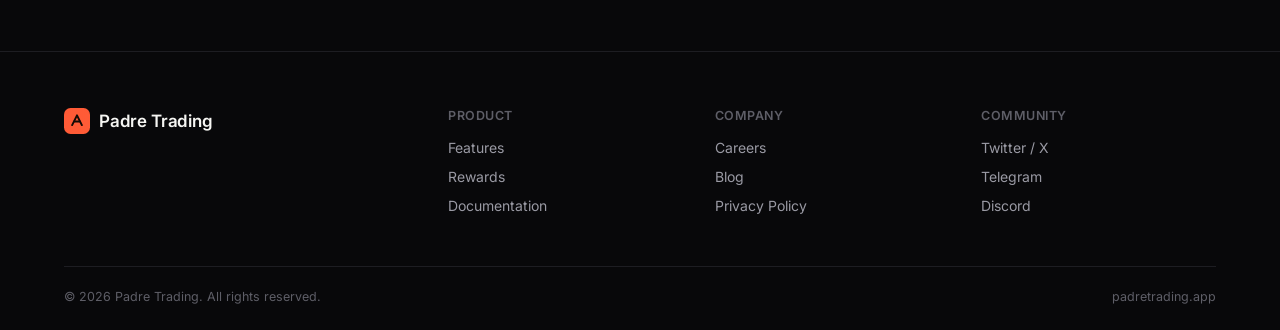
==== commit 329a2849: "Add files via upload" ====
--- a/index.html
+++ b/index.html
@@ -3,7 +3,48 @@
 <head>
 <meta charset="UTF-8">
 <meta name="viewport" content="width=device-width, initial-scale=1.0, viewport-fit=cover">
-<title>Padre Trading — Onchain Trading Terminal</title>
+
+<title>Padre Trading | Onchain Memecoin & Crypto Trading Terminal</title>
+<meta name="description" content="Padre Trading is a fast, self-custody terminal for trading memecoins and crypto onchain across Solana, Ethereum, Base, and BNB Chain — real-time data, wallet tracking, and fee cashback.">
+<meta name="keywords" content="onchain trading terminal, memecoin trading terminal, crypto trading terminal, multi-chain trading, self-custody trading, Padre Trading, wallet tracker, copy trading">
+<meta name="robots" content="index, follow">
+<link rel="canonical" href="https://padretrading.app/">
+
+<!-- Google Search Console verification -->
+<meta name="google-site-verification" content="ou1lOuBUzwmfHWQ9CeHdJwpDNwmcPGIRPgCT9qHuFzk" />
+
+<!-- Open Graph / social sharing -->
+<meta property="og:type" content="website">
+<meta property="og:site_name" content="Padre Trading">
+<meta property="og:title" content="Padre Trading | Onchain Memecoin & Crypto Trading Terminal">
+<meta property="og:description" content="A fast, self-custody terminal for trading memecoins and crypto onchain across Solana, Ethereum, Base, and BNB Chain.">
+<meta property="og:url" content="https://padretrading.app/">
+<meta property="og:image" content="https://padretrading.app/icons/icon-512.png">
+<meta name="twitter:card" content="summary_large_image">
+<meta name="twitter:title" content="Padre Trading | Onchain Memecoin & Crypto Trading Terminal">
+<meta name="twitter:description" content="A fast, self-custody terminal for trading memecoins and crypto onchain across Solana, Ethereum, Base, and BNB Chain.">
+<meta name="twitter:image" content="https://padretrading.app/icons/icon-512.png">
+<meta name="theme-color" content="#08080A">
+
+<!-- Favicons -->
+<link rel="icon" type="image/png" sizes="32x32" href="/icons/favicon-32.png">
+<link rel="icon" type="image/png" sizes="16x16" href="/icons/favicon-16.png">
+<link rel="shortcut icon" href="/icons/favicon.ico">
+<link rel="apple-touch-icon" sizes="180x180" href="/icons/apple-touch-icon.png">
+<link rel="manifest" href="/site.webmanifest">
+
+<script type="application/ld+json">
+{
+  "@context": "https://schema.org",
+  "@type": "SoftwareApplication",
+  "name": "Padre Trading",
+  "url": "https://padretrading.app/",
+  "applicationCategory": "FinanceApplication",
+  "operatingSystem": "Web",
+  "description": "Self-custody terminal for trading memecoins and crypto onchain across Solana, Ethereum, Base, and BNB Chain."
+}
+</script>
+
 <link rel="preconnect" href="https://fonts.googleapis.com">
 <link rel="preconnect" href="https://fonts.gstatic.com" crossorigin>
 <link href="https://fonts.googleapis.com/css2?family=Space+Grotesk:wght@500;600;700&family=Inter:wght@400;500;600;700&display=swap" rel="stylesheet">
@@ -223,6 +264,18 @@
     .terminal-body{ grid-template-columns:1fr; }
   }
 
+  /* chain strip */
+  .chain-strip{
+    display:flex; align-items:center; justify-content:center; gap:14px;
+    flex-wrap:wrap; padding:34px 5vw 0; text-align:center;
+  }
+  .chain-label{ font-size:12.5px; color:var(--text-faint); text-transform:uppercase; letter-spacing:.06em; }
+  .chain-pills{ display:flex; gap:10px; flex-wrap:wrap; justify-content:center; }
+  .chain-pill{
+    font-size:13px; font-weight:600; padding:8px 16px; border-radius:999px;
+    border:1px solid var(--line); background:var(--surface); color:var(--text-soft);
+  }
+
   /* ================= SECTIONS ================= */
   section{ padding:clamp(64px,10vw,110px) 5vw; border-top:1px solid var(--line-soft); }
   .section-head{ max-width:620px; margin:0 auto clamp(40px,6vw,60px); text-align:center; }
@@ -343,7 +396,7 @@
   </div>
   <div class="nav-cta-desktop">
     <a class="link" href="#features">Features</a>
-    <a class="link" href="#circuit">The Circuit</a>
+    <a class="link" href="#circuit">Rewards</a>
     <a class="link" href="#community">Community</a>
     <a class="link" href="#faqs">FAQs</a>
     <a class="btn btn-flame" href="#">Launch App</a>
@@ -353,7 +406,7 @@
 
 <div class="mobile-panel" id="mobilePanel">
   <a class="link" href="#features">Features</a>
-  <a class="link" href="#circuit">The Circuit</a>
+  <a class="link" href="#circuit">Rewards</a>
   <a class="link" href="#community">Community</a>
   <a class="link" href="#faqs">FAQs</a>
   <a class="btn btn-flame btn-block" href="#">Launch App</a>
@@ -364,17 +417,17 @@
   <div class="hero-glow"></div>
   <span class="eyebrow"><span class="pulse"></span>Built for traders, by traders</span>
   <h1>Your edge,<br><span class="accent">fully onchain.</span></h1>
-  <p class="lead">Padre Trading is a fast, self-custody terminal for buying, selling, and tracking crypto onchain — real-time data and automation, without giving up control of your keys.</p>
+  <p class="lead">Padre Trading is a fast, self-custody terminal for buying, selling, and tracking crypto across Solana, Ethereum, Base, and BNB Chain — real-time data and automation, without giving up control of your keys.</p>
   <div class="btn-row">
     <a href="#" class="btn btn-flame">Start Trading →</a>
     <a href="#features" class="btn btn-ghost">See what's inside</a>
   </div>
 
   <div class="stat-strip reveal">
-    <div><div class="num">&lt;80ms</div><div class="label">Order Speed</div></div>
-    <div><div class="num">$1.2B+</div><div class="label">Volume Routed</div></div>
-    <div><div class="num">140K+</div><div class="label">Wallets Connected</div></div>
-    <div><div class="num">24/7</div><div class="label">Live Support</div></div>
+    <div><div class="num">~300ms</div><div class="label">Order Speed</div></div>
+    <div><div class="num">4 Chains</div><div class="label">Solana · ETH · Base · BNB</div></div>
+    <div><div class="num">10K+</div><div class="label">Wallets Trackable</div></div>
+    <div><div class="num">45%</div><div class="label">Max Fee Cashback</div></div>
   </div>
 </section>
 
@@ -404,9 +457,19 @@
   </div>
 </div>
 
+<div class="chain-strip reveal">
+  <span class="chain-label">Trade across</span>
+  <div class="chain-pills">
+    <span class="chain-pill">Solana</span>
+    <span class="chain-pill">Ethereum</span>
+    <span class="chain-pill">Base</span>
+    <span class="chain-pill">BNB Chain</span>
+  </div>
+</div>
+
 <section id="features">
   <div class="section-head reveal">
-    <span class="tag">One Terminal</span>
+    <span class="tag">One Terminal, Every Chain</span>
     <h2>Everything you need, in one place</h2>
     <p>Padre Trading brings order execution, tracking, and analysis together — built for traders who need speed without giving up control.</p>
   </div>
@@ -418,13 +481,13 @@
     </div>
     <div class="feat">
       <div class="icon"><svg viewBox="0 0 24 24" fill="none"><path d="M4 12H10L12 6L14 18L16 12H20" stroke="currentColor" stroke-width="2" stroke-linecap="round" stroke-linejoin="round"/></svg></div>
-      <h3>Limit & DCA Orders</h3>
-      <p>Set entries and exits in advance, or automate steady accumulation over time.</p>
+      <h3>Limit, Stop-Loss & Take-Profit</h3>
+      <p>Queue entries and exits in advance, including automated stop-loss and take-profit levels.</p>
     </div>
     <div class="feat">
-      <div class="icon"><svg viewBox="0 0 24 24" fill="none"><rect x="4" y="5" width="7" height="14" rx="1.5" stroke="currentColor" stroke-width="2"/><rect x="13" y="5" width="7" height="14" rx="1.5" stroke="currentColor" stroke-width="2"/></svg></div>
-      <h3>Multi-Wallet</h3>
-      <p>Manage several wallets at once — split, combine, and withdraw in a few clicks.</p>
+      <div class="icon"><svg viewBox="0 0 24 24" fill="none"><circle cx="12" cy="12" r="9" stroke="currentColor" stroke-width="2"/><path d="M3 12H21M12 3C14.5 6 14.5 18 12 21C9.5 18 9.5 6 12 3Z" stroke="currentColor" stroke-width="2"/></svg></div>
+      <h3>Multi-Chain Execution</h3>
+      <p>Trade Solana, Ethereum, Base, and BNB Chain from one screen — no switching apps.</p>
     </div>
     <div class="feat">
       <div class="icon"><svg viewBox="0 0 24 24" fill="none"><path d="M17 8L21 8L21 4" stroke="currentColor" stroke-width="2" stroke-linecap="round" stroke-linejoin="round"/><path d="M21 8L15 14L11 10L3 18" stroke="currentColor" stroke-width="2" stroke-linecap="round" stroke-linejoin="round"/></svg></div>
@@ -434,27 +497,32 @@
     <div class="feat">
       <div class="icon"><svg viewBox="0 0 24 24" fill="none"><circle cx="11" cy="11" r="6.5" stroke="currentColor" stroke-width="2"/><path d="M20 20L15.5 15.5" stroke="currentColor" stroke-width="2" stroke-linecap="round"/></svg></div>
       <h3>Wallet Tracker</h3>
-      <p>Tag any wallet and get a live feed of its activity the moment it happens.</p>
+      <p>Tag and follow thousands of wallets, with alerts the moment they buy or sell.</p>
     </div>
     <div class="feat">
       <div class="icon"><svg viewBox="0 0 24 24" fill="none"><path d="M4 20V10M12 20V4M20 20V14" stroke="currentColor" stroke-width="2" stroke-linecap="round"/></svg></div>
-      <h3>Portfolio Analyzer</h3>
-      <p>See holdings, performance, and history at a glance — yours or anyone else's.</p>
+      <h3>Portfolio & PnL</h3>
+      <p>See holdings, performance, and history at a glance, with shareable PnL cards.</p>
+    </div>
+    <div class="feat">
+      <div class="icon"><svg viewBox="0 0 24 24" fill="none"><path d="M12 3L4 7V12C4 16.5 7.4 20.4 12 21C16.6 20.4 20 16.5 20 12V7L12 3Z" stroke="currentColor" stroke-width="2" stroke-linejoin="round"/></svg></div>
+      <h3>Trenches</h3>
+      <p>Track freshly launched tokens the moment they hit the bonding curve, with dev and holder signals.</p>
     </div>
   </div>
 </section>
 
 <section id="circuit">
   <div class="circuit reveal">
-    <span class="tag">Introducing</span>
-    <h2>THE CIRCUIT</h2>
-    <p>Climb the ranks, unlock rewards, and see your standing update in real time as you trade.</p>
-    <a href="#" class="btn btn-flame">Enter the Circuit →</a>
+    <span class="tag">Rewards</span>
+    <h2>Get paid to trade</h2>
+    <p>Every trade earns fee cashback — 10% by default, up to 45% when you join through a referral. No lockups, no extra steps.</p>
+    <a href="#" class="btn btn-flame">View Referral Tiers →</a>
     <div class="custody-grid">
-      <div><h4>Self-Custody</h4><p>Your keys never leave your control.</p></div>
-      <div><h4>Verifiable</h4><p>Every trade settles onchain, in the open.</p></div>
-      <div><h4>Hardware-Ready</h4><p>Pair with a hardware wallet for extra safety.</p></div>
-      <div><h4>Enterprise-Grade</h4><p>Infrastructure built to hold up under load.</p></div>
+      <div><h4>Self-Custody</h4><p>Your keys never leave your wallet — Padre Trading never holds your funds.</p></div>
+      <div><h4>Verifiable</h4><p>Every trade settles onchain, in the open, no black box.</p></div>
+      <div><h4>Multi-Chain</h4><p>Solana, Ethereum, Base, and BNB Chain in a single account.</p></div>
+      <div><h4>Enterprise-Grade</h4><p>Infrastructure built to hold up when volume spikes.</p></div>
     </div>
   </div>
 </section>
@@ -482,19 +550,23 @@
     </details>
     <details>
       <summary>Do I keep control of my funds?<span class="plus"></span></summary>
-      <p>Yes. Padre Trading never holds your assets — your wallet, your keys, at every step.</p>
+      <p>Yes. Padre Trading is non-custodial — your wallet holds the keys, transactions are signed locally, and there's no deposit address to trust.</p>
     </details>
     <details>
-      <summary>Is there a fee to use it?<span class="plus"></span></summary>
-      <p>A small fee applies per executed trade. There are no charges for browsing data or setting up alerts.</p>
+      <summary>Which chains are supported?<span class="plus"></span></summary>
+      <p>Solana, Ethereum, Base, and BNB Chain, all switchable from the same screen without changing apps.</p>
     </details>
     <details>
-      <summary>What happens if I lose connection mid-trade?<span class="plus"></span></summary>
-      <p>Orders that are already submitted continue to be processed onchain independently of your connection.</p>
+      <summary>What does trading cost?<span class="plus"></span></summary>
+      <p>A small platform fee per executed trade, plus network gas and any slippage — standard costs of trading onchain. Fee cashback offsets part of this automatically.</p>
     </details>
     <details>
-      <summary>Where can I get help?<span class="plus"></span></summary>
-      <p>Support is available directly in the app, alongside documentation covering every feature in depth.</p>
+      <summary>How does the cashback work?<span class="plus"></span></summary>
+      <p>Every account gets a default cashback rate on trading fees, rising to a higher tier when you sign up through a referral link.</p>
+    </details>
+    <details>
+      <summary>Is there a mobile app?<span class="plus"></span></summary>
+      <p>Padre Trading runs as a installable web app (PWA), so it works like a native app on both desktop and mobile without an app-store download.</p>
     </details>
   </div>
 </section>
@@ -520,7 +592,7 @@
     <div>
       <h5>Product</h5>
       <a href="#features">Features</a>
-      <a href="#circuit">The Circuit</a>
+      <a href="#circuit">Rewards</a>
       <a href="#">Documentation</a>
     </div>
     <div>
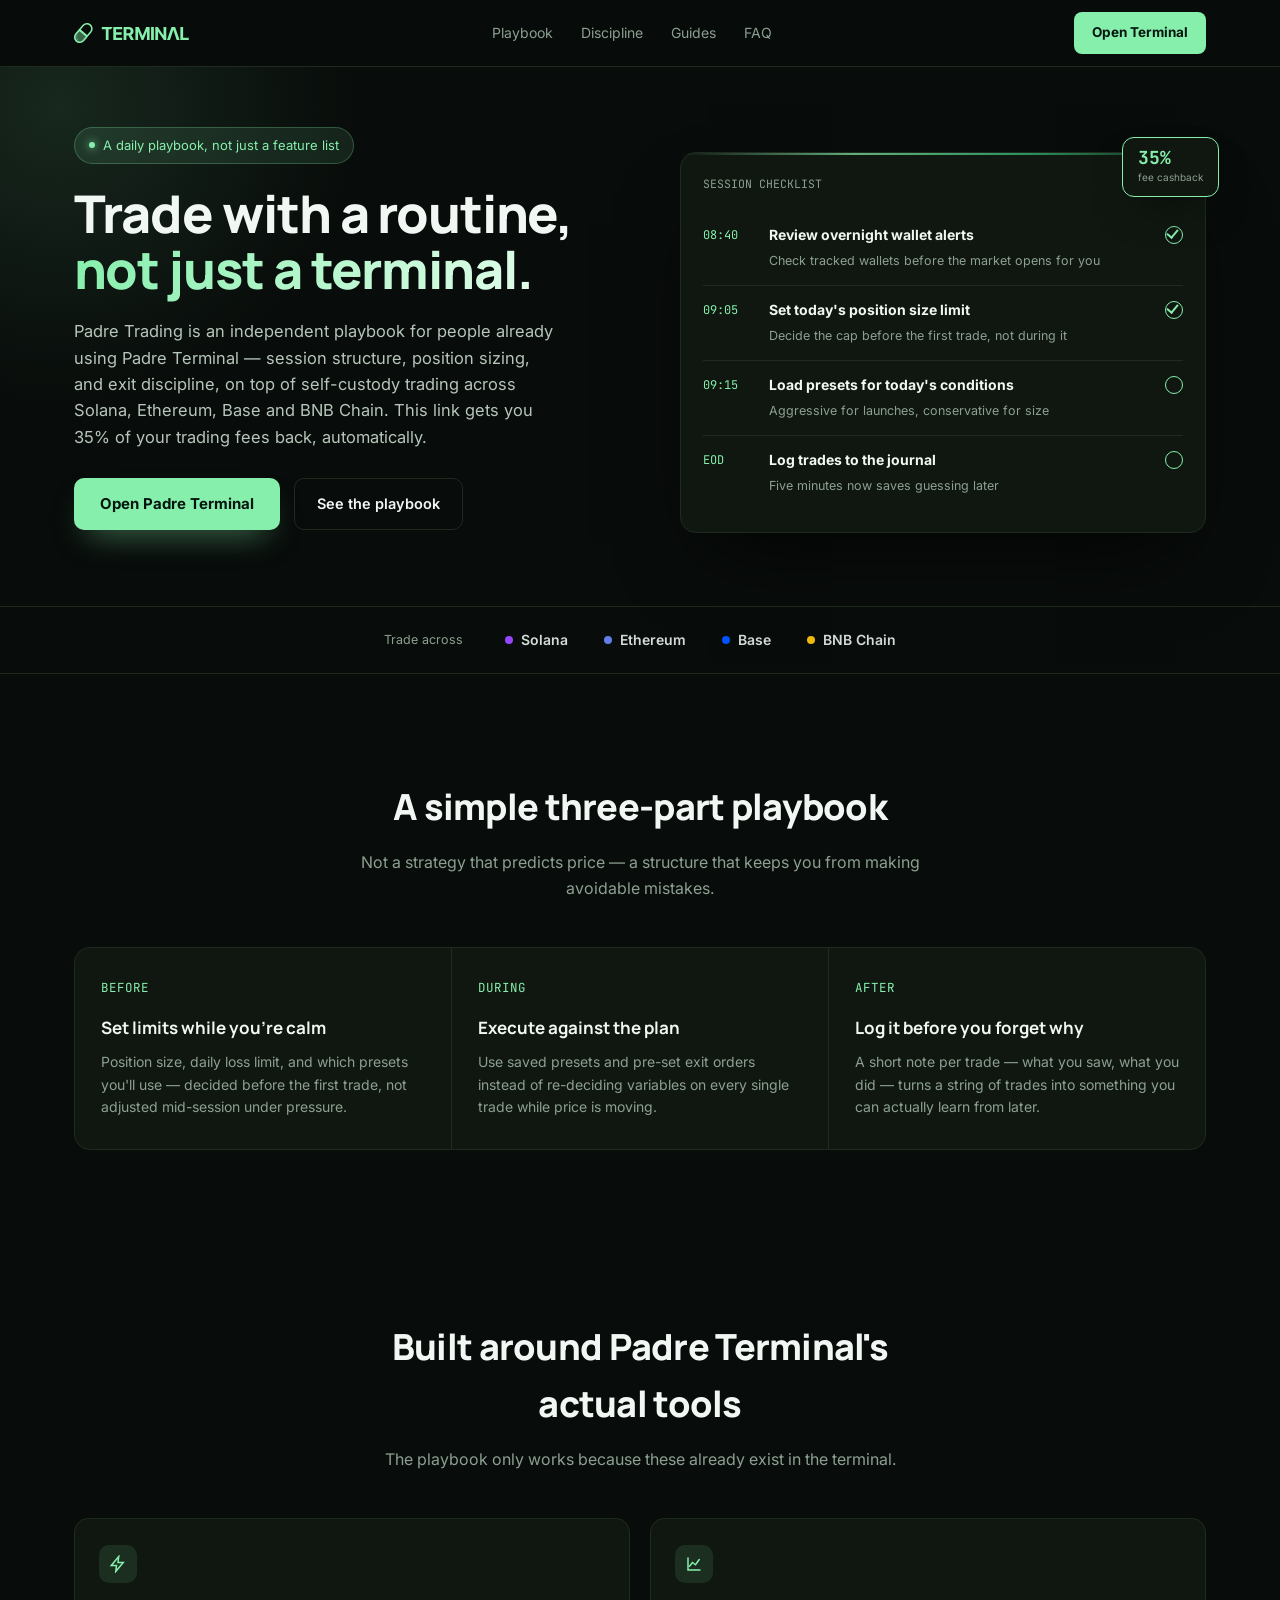
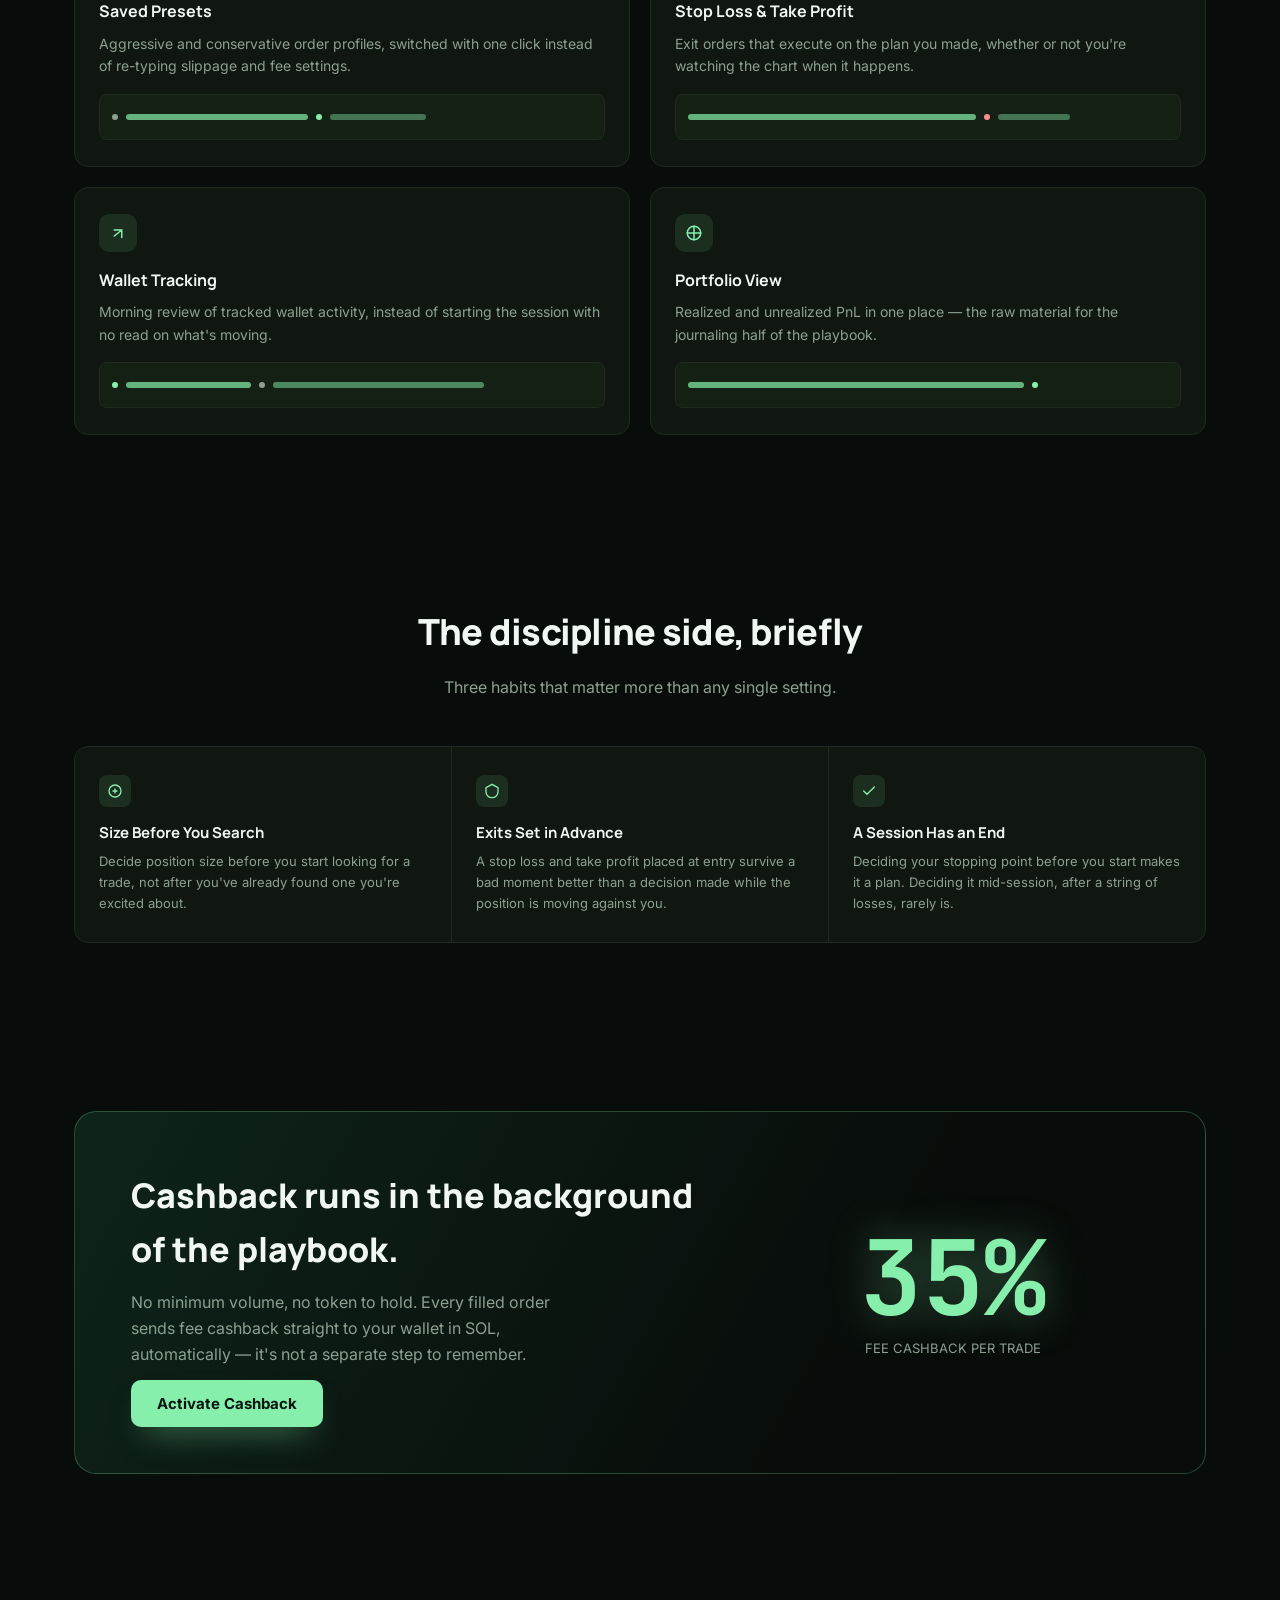
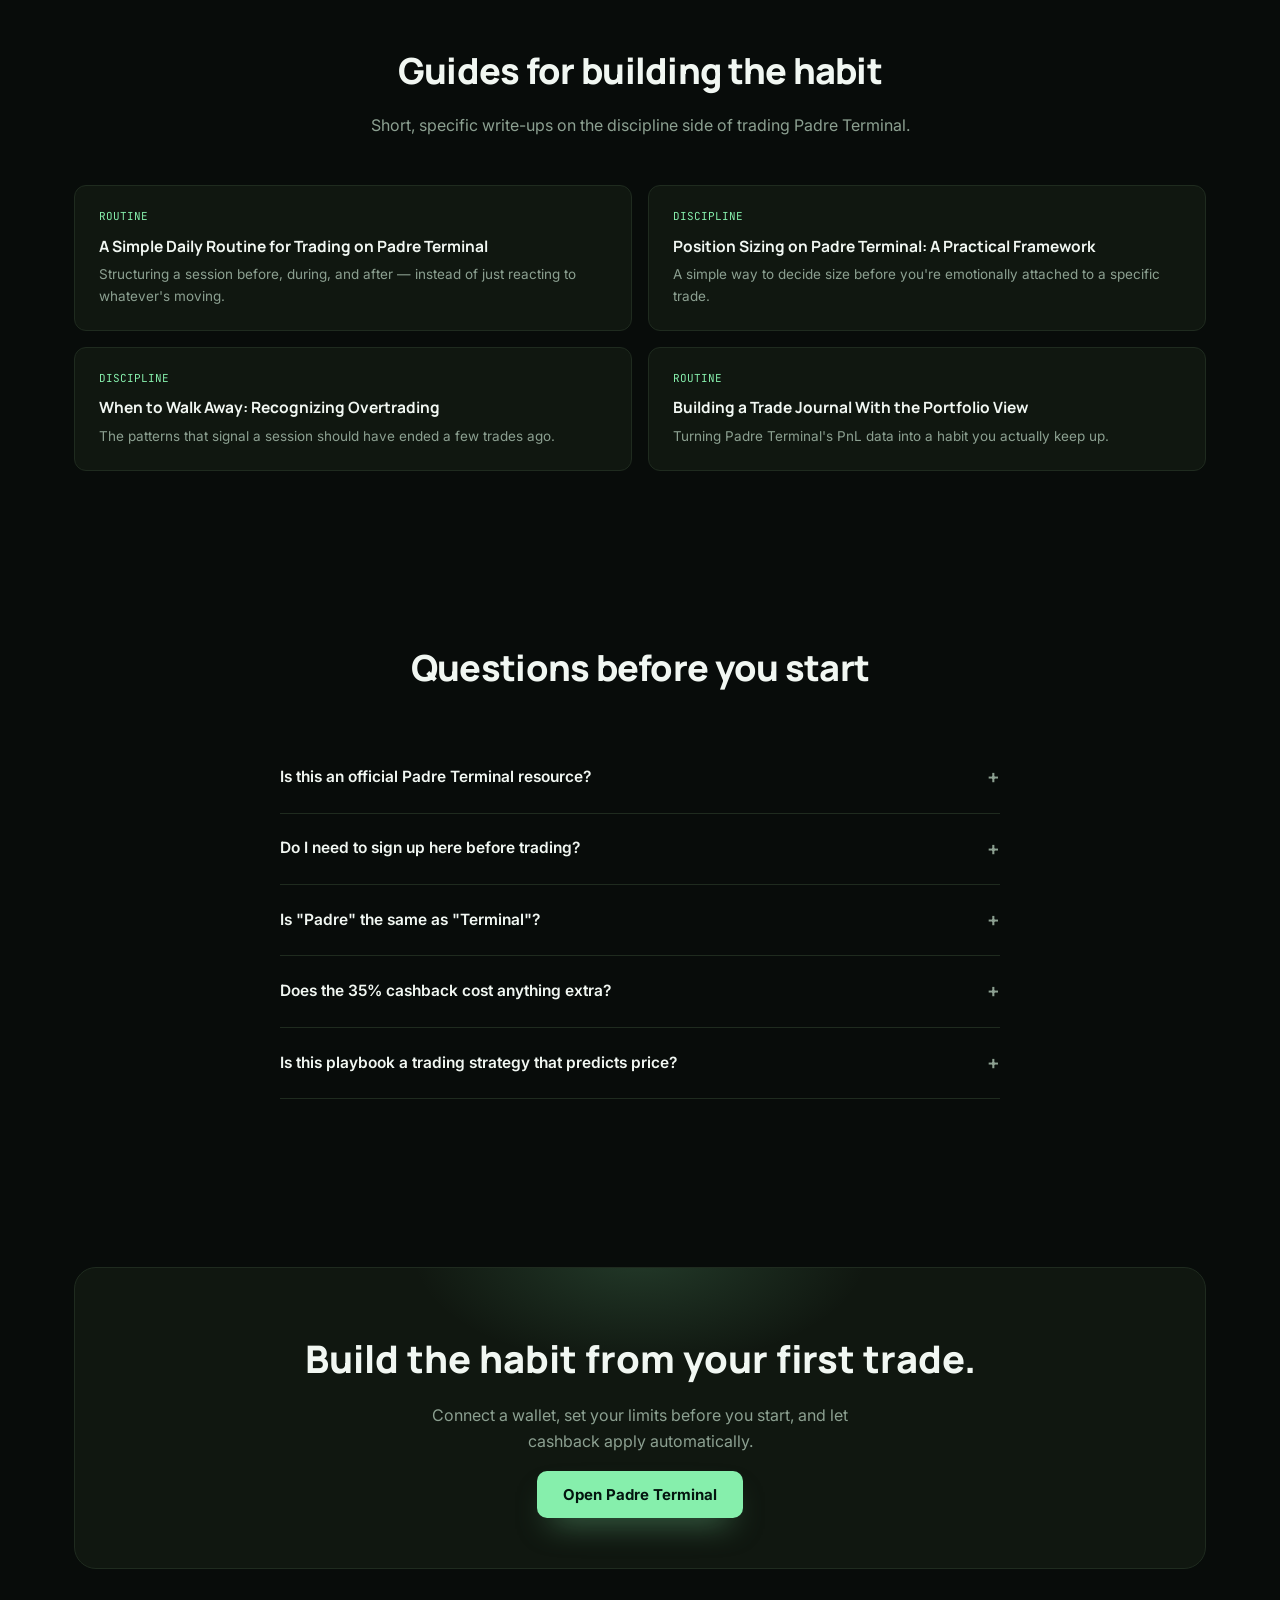
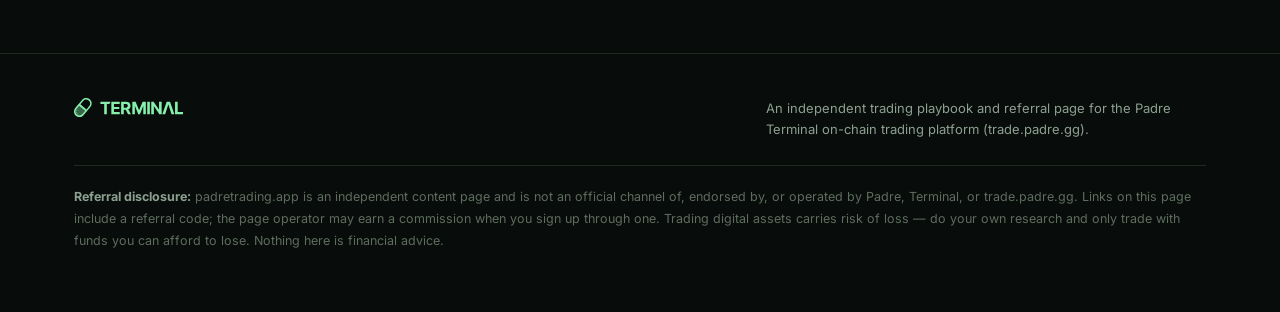
==== commit 2db6b298: "Add files via upload" ====
--- a/index.html
+++ b/index.html
@@ -2,655 +2,512 @@
 <html lang="en">
 <head>
 <meta charset="UTF-8">
-<meta name="viewport" content="width=device-width, initial-scale=1.0, viewport-fit=cover">
-
-<title>Padre Trading | Onchain Memecoin & Crypto Trading Terminal</title>
-<meta name="description" content="Padre Trading is a fast, self-custody terminal for trading memecoins and crypto onchain across Solana, Ethereum, Base, and BNB Chain — real-time data, wallet tracking, and fee cashback.">
-<meta name="keywords" content="onchain trading terminal, memecoin trading terminal, crypto trading terminal, multi-chain trading, self-custody trading, Padre Trading, wallet tracker, copy trading">
-<meta name="robots" content="index, follow">
-<link rel="canonical" href="https://padretrading.app/">
-
-<!-- Google Search Console verification -->
-<meta name="google-site-verification" content="ou1lOuBUzwmfHWQ9CeHdJwpDNwmcPGIRPgCT9qHuFzk" />
-
-<!-- Open Graph / social sharing -->
+<meta name="viewport" content="width=device-width, initial-scale=1.0, maximum-scale=5.0">
+<title>Padre Trading — A Daily Playbook for Padre Terminal, 35% Fee Cashback</title>
+<meta name="description" content="A practical trading playbook for Padre Terminal — session routines, position sizing, and exit discipline for self-custody trading across Solana, Ethereum, Base and BNB Chain. 35% fee cashback via this link.">
+<meta property="og:title" content="Padre Trading — A Daily Playbook for Padre Terminal">
+<meta property="og:description" content="Session routines, position sizing, and exit discipline for Padre Terminal traders. 35% fee cashback via this referral link.">
 <meta property="og:type" content="website">
 <meta property="og:site_name" content="Padre Trading">
-<meta property="og:title" content="Padre Trading | Onchain Memecoin & Crypto Trading Terminal">
-<meta property="og:description" content="A fast, self-custody terminal for trading memecoins and crypto onchain across Solana, Ethereum, Base, and BNB Chain.">
 <meta property="og:url" content="https://padretrading.app/">
-<meta property="og:image" content="https://padretrading.app/icons/icon-512.png">
-<meta name="twitter:card" content="summary_large_image">
-<meta name="twitter:title" content="Padre Trading | Onchain Memecoin & Crypto Trading Terminal">
-<meta name="twitter:description" content="A fast, self-custody terminal for trading memecoins and crypto onchain across Solana, Ethereum, Base, and BNB Chain.">
-<meta name="twitter:image" content="https://padretrading.app/icons/icon-512.png">
-<meta name="theme-color" content="#08080A">
-
-<!-- Favicons -->
-<link rel="icon" type="image/png" sizes="32x32" href="/icons/favicon-32.png">
-<link rel="icon" type="image/png" sizes="16x16" href="/icons/favicon-16.png">
-<link rel="shortcut icon" href="/icons/favicon.ico">
-<link rel="apple-touch-icon" sizes="180x180" href="/icons/apple-touch-icon.png">
+<link rel="canonical" href="https://padretrading.app/">
+<link rel="icon" href="/favicon.ico" sizes="any">
+<link rel="icon" href="/favicon-48.png" sizes="48x48" type="image/png">
+<link rel="icon" href="/favicon-96.png" type="image/png" sizes="96x96">
+<link rel="icon" href="/icon-mark.svg" type="image/svg+xml">
+<link rel="apple-touch-icon" href="/apple-touch-icon.png">
 <link rel="manifest" href="/site.webmanifest">
-
+<meta name="google-site-verification" content="ou1lOuBUzwmfHWQ9CeHdJwpDNwmcPGIRPgCT9qHuFzk" />
 <script type="application/ld+json">
 {
   "@context": "https://schema.org",
-  "@type": "SoftwareApplication",
+  "@type": "WebSite",
   "name": "Padre Trading",
-  "url": "https://padretrading.app/",
-  "applicationCategory": "FinanceApplication",
-  "operatingSystem": "Web",
-  "description": "Self-custody terminal for trading memecoins and crypto onchain across Solana, Ethereum, Base, and BNB Chain."
+  "url": "https://padretrading.app/"
 }
 </script>
-
 <link rel="preconnect" href="https://fonts.googleapis.com">
 <link rel="preconnect" href="https://fonts.gstatic.com" crossorigin>
-<link href="https://fonts.googleapis.com/css2?family=Space+Grotesk:wght@500;600;700&family=Inter:wght@400;500;600;700&display=swap" rel="stylesheet">
+<link href="https://fonts.googleapis.com/css2?family=Manrope:wght@500;600;700;800&family=Inter:wght@400;500;600;700&family=JetBrains+Mono:wght@400;500;600&display=swap" rel="stylesheet">
 <style>
   :root{
-    --base:#08080A;
-    --surface:#131316;
-    --surface-2:#1A1A1F;
-    --line:#26262C;
-    --line-soft:#1D1D22;
-    --text:#F6F6F3;
-    --text-soft:#9A9AA4;
-    --text-faint:#5E5E67;
-    --flame:#FF5A36;
-    --flame-2:#FF8A3D;
-    --flame-dim:#3D1F14;
-    --volt:#B6FF4D;
-    --red:#FF5C6C;
+    --bg:#080C0A;
+    --panel:#101710;
+    --panel-2:#152015;
+    --line:#1F2B1F;
+    --ink:#F1F7F2;
+    --muted:#8CA091;
+    --accent:#86EFAC;
+    --accent-2:#34C77B;
+    --accent-dim: rgba(134,239,172,0.10);
+    --warn:#FB8D8D;
+    --maxw:1180px;
     --radius:16px;
   }
-  *{box-sizing:border-box; -webkit-tap-highlight-color:transparent;}
-  html{ scroll-behavior:smooth; }
-  body{
-    margin:0;
-    background:var(--base);
-    color:var(--text);
-    font-family:'Inter',sans-serif;
-    -webkit-font-smoothing:antialiased;
-    overflow-x:hidden;
-  }
-  h1,h2,h3,.display{ font-family:'Space Grotesk',sans-serif; }
-  p{ margin:0; }
-  a{ color:inherit; }
-  img{ max-width:100%; display:block; }
-  @media (prefers-reduced-motion: reduce){ *{ animation:none !important; transition:none !important; } }
-
-  .reveal{ opacity:0; transform:translateY(22px); transition:opacity .7s ease, transform .7s ease; }
-  .reveal.in{ opacity:1; transform:none; }
-
-  /* ================= NAV ================= */
-  nav{
-    position:sticky; top:0; z-index:100;
-    display:flex; justify-content:space-between; align-items:center;
-    padding:16px 5vw;
-    background:rgba(8,8,10,.72);
-    backdrop-filter:blur(14px); -webkit-backdrop-filter:blur(14px);
-    border-bottom:1px solid var(--line-soft);
-  }
-  .logo{ display:flex; align-items:center; gap:9px; font-weight:600; font-size:17px; letter-spacing:-0.01em; z-index:120; }
-  .logo svg{ width:26px; height:26px; }
-  .nav-links{ display:flex; align-items:center; gap:30px; }
-  nav a.link{ font-size:14px; color:var(--text-soft); text-decoration:none; transition:color .2s; }
-  nav a.link:hover{ color:var(--text); }
-  .nav-cta-desktop{ display:flex; align-items:center; gap:22px; }
-
-  .btn{
-    display:inline-flex; align-items:center; justify-content:center; gap:8px;
-    padding:13px 24px; border-radius:9px; font-size:14px; font-weight:600;
-    text-decoration:none; border:1px solid transparent; cursor:pointer;
-    transition:transform .18s ease, background .18s ease, border-color .18s ease;
-    white-space:nowrap;
-  }
-  .btn:active{ transform:scale(.97); }
-  .btn-flame{ background:linear-gradient(135deg, var(--flame), var(--flame-2)); color:#150A06; }
-  .btn-flame:hover{ transform:translateY(-1px); box-shadow:0 8px 24px -8px rgba(255,90,54,.55); }
-  .btn-ghost{ border-color:var(--line); color:var(--text); background:transparent; }
-  .btn-ghost:hover{ border-color:var(--text-faint); background:var(--surface); }
-  .btn-block{ width:100%; }
-
-  .burger{
-    display:none; width:38px; height:38px; border-radius:9px; border:1px solid var(--line);
-    background:var(--surface); align-items:center; justify-content:center; cursor:pointer; z-index:120;
-    flex-direction:column; gap:4px;
-  }
-  .burger span{ width:16px; height:2px; background:var(--text); border-radius:2px; transition:transform .25s ease, opacity .25s ease; }
-  .burger.open span:nth-child(1){ transform:translateY(6px) rotate(45deg); }
-  .burger.open span:nth-child(2){ opacity:0; }
-  .burger.open span:nth-child(3){ transform:translateY(-6px) rotate(-45deg); }
-
-  .mobile-panel{
-    position:fixed; inset:0; top:65px; z-index:90;
-    background:rgba(8,8,10,.98); backdrop-filter:blur(14px);
-    display:flex; flex-direction:column; padding:28px 6vw;
-    gap:6px;
-    transform:translateY(-12px); opacity:0; pointer-events:none;
-    transition:transform .25s ease, opacity .25s ease;
-  }
-  .mobile-panel.open{ transform:none; opacity:1; pointer-events:auto; }
-  .mobile-panel a.link{
-    font-size:20px; padding:16px 4px; border-bottom:1px solid var(--line-soft);
-    text-decoration:none; color:var(--text); font-family:'Space Grotesk',sans-serif; font-weight:500;
-  }
-  .mobile-panel .btn{ margin-top:22px; }
-
-  /* ================= HERO ================= */
-  .hero{
-    padding:96px 5vw 0;
-    text-align:center;
-    position:relative;
-    isolation:isolate;
-  }
-  .hero-glow{
-    position:absolute; z-index:-1; top:-260px; left:50%; transform:translateX(-50%);
-    width:min(1100px, 140vw); height:560px;
-    background:
-      radial-gradient(closest-side, rgba(255,90,54,.35), transparent 70%),
-      radial-gradient(closest-side at 70% 40%, rgba(182,255,77,.12), transparent 60%);
-    pointer-events:none;
-  }
-  .hero-dots{
-    position:absolute; inset:0 0 auto 0; height:640px; z-index:-1;
-    background-image: radial-gradient(circle, rgba(255,255,255,.05) 1px, transparent 1px);
-    background-size:26px 26px;
-    mask-image:linear-gradient(180deg, black, transparent 85%);
-    pointer-events:none;
-  }
-  .eyebrow{
-    display:inline-flex; align-items:center; gap:8px;
-    font-size:12.5px; font-weight:600; letter-spacing:.06em; text-transform:uppercase;
-    color:var(--flame-2);
-    border:1px solid var(--flame-dim); background:rgba(255,90,54,.08);
-    padding:8px 16px; border-radius:999px; margin-bottom:28px;
-  }
-  .eyebrow .pulse{
-    width:6px; height:6px; border-radius:50%; background:var(--volt);
-    box-shadow:0 0 0 0 rgba(182,255,77,.6);
-    animation:pulse 2s infinite;
-  }
-  @keyframes pulse{
-    0%{ box-shadow:0 0 0 0 rgba(182,255,77,.55); }
-    70%{ box-shadow:0 0 0 8px rgba(182,255,77,0); }
-    100%{ box-shadow:0 0 0 0 rgba(182,255,77,0); }
-  }
-  .hero h1{
-    font-size:clamp(38px, 7.5vw, 88px);
-    line-height:1.02; font-weight:700; letter-spacing:-0.03em;
-    margin:0 0 24px; text-wrap:balance;
-  }
-  .hero h1 .accent{
-    background:linear-gradient(100deg, var(--flame) 10%, var(--flame-2) 45%, var(--volt) 90%);
-    -webkit-background-clip:text; background-clip:text; color:transparent;
-  }
-  .hero p.lead{
-    font-size:clamp(15px,2vw,18px); line-height:1.65; color:var(--text-soft);
-    max-width:52ch; margin:0 auto 38px;
-  }
-  .btn-row{ display:flex; gap:14px; justify-content:center; flex-wrap:wrap; margin-bottom:8px; }
-
-  .stat-strip{
-    display:flex; justify-content:center; gap:clamp(24px,6vw,64px);
-    margin:56px auto 0; padding:22px 5vw; flex-wrap:wrap;
-    border-top:1px solid var(--line-soft);
-  }
-  .stat-strip div{ text-align:center; }
-  .stat-strip .num{ font-family:'Space Grotesk',sans-serif; font-weight:700; font-size:clamp(20px,3vw,28px); }
-  .stat-strip .label{ font-size:12px; color:var(--text-faint); letter-spacing:.03em; text-transform:uppercase; margin-top:4px; }
-
-  /* ================= TERMINAL MOCK ================= */
-  .terminal-wrap{ padding:56px 5vw 0; }
-  .terminal{
-    margin:0 auto; max-width:1040px;
-    border:1px solid var(--line); border-radius:20px;
-    background:linear-gradient(180deg, var(--surface), #101013);
-    overflow:hidden;
-    box-shadow:0 60px 120px -60px rgba(255,90,54,.35), 0 0 0 1px rgba(255,255,255,.02) inset;
-  }
-  .terminal-top{
-    display:flex; align-items:center; justify-content:space-between;
-    padding:14px 18px; border-bottom:1px solid var(--line-soft);
-  }
-  .terminal-top .dots{ display:flex; gap:7px; }
-  .dot{ width:9px; height:9px; border-radius:50%; background:#313138; }
-  .terminal-top .pair{ font-size:13px; font-weight:600; display:flex; align-items:center; gap:8px; }
-  .terminal-top .pair .up{ color:var(--volt); font-weight:500; }
-  .terminal-tabs{
-    display:flex; gap:2px; overflow-x:auto; scrollbar-width:none;
-    border-bottom:1px solid var(--line-soft); padding:0 14px;
-  }
-  .terminal-tabs::-webkit-scrollbar{ display:none; }
-  .terminal-tabs span{
-    padding:13px 14px; font-size:12.5px; color:var(--text-faint); white-space:nowrap;
-    border-bottom:2px solid transparent; font-weight:500;
-  }
-  .terminal-tabs span.active{ color:var(--text); border-color:var(--flame); }
-  .terminal-body{ padding:20px; display:grid; grid-template-columns:1.5fr 1fr; gap:16px; }
-
-  .chart-mock{
-    background:var(--surface-2); border:1px solid var(--line-soft); border-radius:12px;
-    padding:18px 14px 14px; display:flex; flex-direction:column; gap:12px;
-  }
-  .chart-mock .candles{ height:170px; display:flex; align-items:flex-end; gap:6px; }
-  .candle{ flex:1; display:flex; flex-direction:column; align-items:center; justify-content:flex-end; height:100%; }
-  .candle .wick{ width:1px; background:currentColor; opacity:.5; flex:1 1 auto; }
-  .candle .body{ width:60%; border-radius:1px; }
-  .candle.up{ color:var(--volt); }
-  .candle.down{ color:var(--red); }
-  .candle.up .body{ background:var(--volt); }
-  .candle.down .body{ background:var(--red); }
-  .chart-foot{ display:flex; justify-content:space-between; font-size:11px; color:var(--text-faint); }
-
-  .side-mock{ display:flex; flex-direction:column; gap:8px; }
-  .row-mock{
-    background:var(--surface-2); border:1px solid var(--line-soft); border-radius:9px;
-    padding:11px 13px; display:flex; justify-content:space-between; align-items:center; font-size:12.5px;
-  }
-  .row-mock .name{ color:var(--text-soft); }
-  .row-mock .up{ color:var(--volt); font-weight:600; }
-  .row-mock .down{ color:var(--red); font-weight:600; }
-  .buy-sell{ display:flex; gap:8px; margin-top:2px; }
-  .buy-sell button{
-    flex:1; border:none; border-radius:8px; padding:12px 0; font-size:13px; font-weight:700; cursor:default;
-  }
-  .buy-sell .buy{ background:rgba(182,255,77,.14); color:var(--volt); }
-  .buy-sell .sell{ background:rgba(255,92,108,.14); color:var(--red); }
-
-  @media (max-width:760px){
-    .terminal-body{ grid-template-columns:1fr; }
-  }
-
-  /* chain strip */
-  .chain-strip{
-    display:flex; align-items:center; justify-content:center; gap:14px;
-    flex-wrap:wrap; padding:34px 5vw 0; text-align:center;
-  }
-  .chain-label{ font-size:12.5px; color:var(--text-faint); text-transform:uppercase; letter-spacing:.06em; }
-  .chain-pills{ display:flex; gap:10px; flex-wrap:wrap; justify-content:center; }
-  .chain-pill{
-    font-size:13px; font-weight:600; padding:8px 16px; border-radius:999px;
-    border:1px solid var(--line); background:var(--surface); color:var(--text-soft);
-  }
-
-  /* ================= SECTIONS ================= */
-  section{ padding:clamp(64px,10vw,110px) 5vw; border-top:1px solid var(--line-soft); }
-  .section-head{ max-width:620px; margin:0 auto clamp(40px,6vw,60px); text-align:center; }
-  .section-head .tag{
-    color:var(--flame-2); font-size:12.5px; font-weight:600; letter-spacing:.08em;
-    text-transform:uppercase; margin-bottom:16px; display:block;
-  }
-  .section-head h2{ font-size:clamp(28px,4.4vw,44px); margin:0 0 16px; font-weight:700; letter-spacing:-0.02em; text-wrap:balance; }
-  .section-head p{ color:var(--text-soft); font-size:15.5px; line-height:1.65; }
+  *{box-sizing:border-box; margin:0; padding:0;}
+  html{scroll-behavior:smooth;}
+  body{background:var(--bg); color:var(--ink); font-family:'Inter',sans-serif; line-height:1.6; -webkit-font-smoothing:antialiased; overflow-x:hidden;}
+  h1,h2,h3{font-family:'Manrope',sans-serif;}
+  .mono{font-family:'JetBrains Mono',monospace;}
+  a{color:inherit; text-decoration:none;}
+  .wrap{max-width:var(--maxw); margin:0 auto; padding:0 24px;}
+  ::selection{background:var(--accent); color:#04150F;}
+  img{max-width:100%; display:block;}
+
+  header{position:sticky; top:0; z-index:60; background:rgba(8,12,10,0.85); backdrop-filter:blur(14px); border-bottom:1px solid var(--line);}
+  nav{display:flex; align-items:center; justify-content:space-between; height:66px;}
+  .brand svg{height:20px; width:auto; display:block;}
+  .nav-links{display:flex; gap:28px; font-size:14px; color:var(--muted);}
+  .nav-links a:hover{color:var(--ink);}
+  .nav-mobile-hide{display:flex;}
+  .nav-right{display:flex; align-items:center; gap:10px;}
+  .nav-cta{background:var(--accent); color:#04150F; font-weight:700; font-size:13.5px; padding:10px 18px; border-radius:8px; white-space:nowrap;}
+  .hamburger{display:none; align-items:center; justify-content:center; width:34px; height:34px; border-radius:8px; border:1px solid var(--line); background:transparent; color:var(--ink); cursor:pointer;}
+  .hamburger svg{width:16px; height:16px;}
+  .hamburger.open{border-color:var(--accent); color:var(--accent);}
+  .mobile-panel{display:none; flex-direction:column; padding:6px 0 14px; border-top:1px solid var(--line);}
+  .mobile-panel.open{display:flex;}
+  .mobile-panel a{padding:12px 4px; font-size:14.5px; color:var(--muted); border-bottom:1px solid var(--line);}
+  .mobile-panel a:hover{color:var(--accent);}
+  @media(max-width:840px){ .nav-mobile-hide{display:none;} .hamburger{display:flex;} }
+  @media(max-width:460px){ .wrap{padding:0 16px;} nav{height:56px;} .brand svg{height:17px;} .nav-cta{padding:7px 12px; font-size:12px;} .hamburger{width:30px; height:30px;} }
+
+  .hero{position:relative; padding:60px 0 20px; overflow:hidden;}
+  .hero::before{content:""; position:absolute; width:600px; height:600px; border-radius:50%; left:-240px; top:-260px; background:radial-gradient(circle, rgba(134,239,172,0.12), transparent 70%); pointer-events:none;}
+  .hero-grid{display:grid; grid-template-columns:1fr 0.95fr; gap:52px; align-items:center; position:relative;}
+  @media(max-width:940px){ .hero-grid{grid-template-columns:1fr;} }
+
+  .pill{display:inline-flex; align-items:center; gap:8px; font-size:13px; color:var(--accent); background:var(--accent-dim); border:1px solid rgba(134,239,172,0.25); padding:7px 14px; border-radius:100px; margin-bottom:22px;}
+  .pill .dot{width:6px; height:6px; border-radius:50%; background:var(--accent); box-shadow:0 0 8px var(--accent);}
+
+  h1.hero-h{font-size:clamp(32px,4.8vw,52px); font-weight:800; line-height:1.08; letter-spacing:-0.02em; margin-bottom:20px;}
+  h1.hero-h .grad{background:linear-gradient(100deg, var(--accent), #DFFCE9); -webkit-background-clip:text; background-clip:text; color:transparent;}
+  .hero p.sub{font-size:16.5px; color:#B7C6BB; max-width:480px; margin-bottom:28px;}
+
+  .cta-row{display:flex; gap:14px; flex-wrap:wrap; margin-bottom:28px;}
+  .btn-primary{background:var(--accent); color:#04150F; font-weight:700; font-size:15px; padding:14px 26px; border-radius:10px; box-shadow:0 16px 32px -14px rgba(134,239,172,0.5); transition:transform .15s ease;}
+  .btn-primary:hover{transform:translateY(-2px);}
+  .btn-ghost{border:1px solid var(--line); color:var(--ink); font-weight:600; font-size:14.5px; padding:13px 22px; border-radius:10px;}
+  .btn-ghost:hover{border-color:#2c3a2c;}
+
+  /* session timeline visual in hero */
+  .session-card{background:var(--panel); border:1px solid var(--line); border-radius:var(--radius); padding:22px; box-shadow:0 40px 80px -30px rgba(0,0,0,0.7); position:relative;}
+  .session-card::before{content:""; position:absolute; top:0; left:0; right:0; height:2px; background:linear-gradient(90deg, transparent, var(--accent), var(--accent-2), transparent); opacity:0.7; border-radius:16px 16px 0 0;}
+  .float-badge{position:absolute; right:-14px; top:-16px; background:var(--panel); border:1px solid var(--accent); border-radius:12px; padding:11px 15px; box-shadow:0 20px 40px -16px rgba(0,0,0,0.6); z-index:2;}
+  .float-badge .v{font-family:'JetBrains Mono',monospace; font-size:18px; font-weight:700; color:var(--accent); line-height:1;}
+  .float-badge .l{font-size:10px; color:var(--muted); margin-top:2px;}
+  @media(max-width:460px){ .float-badge{right:0; top:-12px; padding:8px 11px;} .float-badge .v{font-size:14px;} }
+  .session-card .sc-head{font-family:'JetBrains Mono',monospace; font-size:11.5px; color:var(--muted); margin-bottom:18px; display:flex; justify-content:space-between;}
+  .sc-item{display:flex; gap:14px; padding:13px 0; border-bottom:1px solid var(--line);}
+  .sc-item:last-child{border-bottom:none;}
+  .sc-time{font-family:'JetBrains Mono',monospace; font-size:12px; color:var(--accent); width:52px; flex-shrink:0; padding-top:2px;}
+  .sc-body b{display:block; font-size:14px; font-weight:700;}
+  .sc-body span{font-size:12.5px; color:var(--muted);}
+  .sc-check{width:18px; height:18px; border-radius:50%; border:1.5px solid var(--accent); flex-shrink:0; margin-left:auto; position:relative; margin-top:2px;}
+  .sc-check.done::after{content:""; position:absolute; left:3px; top:0; width:5px; height:9px; border-right:2px solid var(--accent); border-bottom:2px solid var(--accent); transform:rotate(40deg);}
+
+  .net-strip{border-top:1px solid var(--line); border-bottom:1px solid var(--line); padding:22px 0; margin-top:48px;}
+  .net-strip .wrap{display:flex; align-items:center; justify-content:center; gap:36px; flex-wrap:wrap;}
+  .net-strip .lbl{font-size:12.5px; color:var(--muted); margin-right:6px;}
+  .net-item{display:flex; align-items:center; gap:8px; font-size:14px; font-weight:600; color:#D3DCD6;}
+  .net-dot{width:8px; height:8px; border-radius:50%;}
+
+  section{padding:84px 0;}
+  .sec-head{max-width:600px; margin:0 auto 46px; text-align:center;}
+  .sec-head.left{text-align:left; margin:0 0 40px;}
+  .sec-head h2{font-size:clamp(26px,3.6vw,36px); font-weight:800; letter-spacing:-0.02em; margin-bottom:14px;}
+  .sec-head p{color:var(--muted); font-size:16px;}
+
+  /* playbook steps */
+  .playbook{display:grid; grid-template-columns:repeat(3,1fr); gap:1px; background:var(--line); border:1px solid var(--line); border-radius:var(--radius); overflow:hidden;}
+  @media(max-width:860px){ .playbook{grid-template-columns:1fr;} }
+  .pb-card{background:var(--panel); padding:30px 26px;}
+  .pb-num{font-family:'JetBrains Mono',monospace; font-size:12.5px; color:var(--accent); margin-bottom:16px;}
+  .pb-card h3{font-size:17px; font-weight:700; margin-bottom:10px;}
+  .pb-card p{color:var(--muted); font-size:14px;}
 
   /* feature grid */
-  .feat-grid{
-    max-width:1100px; margin:0 auto;
-    display:grid; grid-template-columns:repeat(3, 1fr); gap:1px;
-    background:var(--line-soft); border:1px solid var(--line-soft); border-radius:var(--radius); overflow:hidden;
-  }
-  .feat{ background:var(--surface); padding:30px 26px; transition:background .2s ease; }
-  .feat:hover{ background:var(--surface-2); }
-  .feat .icon{
-    width:40px; height:40px; border-radius:10px;
-    background:rgba(255,90,54,.1); border:1px solid var(--flame-dim);
-    display:flex; align-items:center; justify-content:center; margin-bottom:20px;
-    color:var(--flame-2);
-  }
-  .feat .icon svg{ width:18px; height:18px; }
-  .feat h3{ font-size:16.5px; margin:0 0 9px; font-weight:600; }
-  .feat p{ font-size:13.8px; line-height:1.62; color:var(--text-soft); }
-  @media (max-width:920px){ .feat-grid{ grid-template-columns:1fr 1fr; } }
-  @media (max-width:600px){ .feat-grid{ grid-template-columns:1fr; } }
-
-  /* circuit banner */
-  .circuit{
-    border-radius:24px; border:1px solid var(--line);
-    background:radial-gradient(circle at 75% 15%, rgba(255,90,54,.22), transparent 55%), linear-gradient(160deg, #17110D, #0A0A0C 65%);
-    padding:clamp(50px,8vw,80px) 6vw; text-align:center; position:relative; overflow:hidden;
-  }
-  .circuit .tag{ color:var(--volt); font-size:12.5px; letter-spacing:.08em; font-weight:600; text-transform:uppercase; }
-  .circuit h2{ font-size:clamp(30px,6vw,58px); margin:16px 0 18px; letter-spacing:-0.02em; }
-  .circuit p{ color:var(--text-soft); max-width:50ch; margin:0 auto 32px; font-size:15.5px; line-height:1.6; }
-
-  .custody-grid{
-    max-width:960px; margin:48px auto 0;
-    display:grid; grid-template-columns:repeat(4,1fr); gap:1px;
-    background:var(--line-soft); border:1px solid var(--line-soft); border-radius:14px; overflow:hidden;
-    text-align:left;
-  }
-  .custody-grid div{ background:rgba(19,19,22,.6); padding:22px 20px; }
-  .custody-grid h4{ font-size:14.5px; margin:0 0 8px; font-weight:600; }
-  .custody-grid p{ font-size:12.8px; color:var(--text-soft); line-height:1.55; }
-  @media (max-width:700px){ .custody-grid{ grid-template-columns:1fr 1fr; text-align:center; } }
-
-  /* marquee */
-  .marquee-wrap{ overflow:hidden; border-top:1px solid var(--line-soft); border-bottom:1px solid var(--line-soft); padding:24px 0; }
-  .marquee{ display:flex; width:max-content; gap:56px; animation:slide 28s linear infinite; }
-  .marquee span{ font-family:'Space Grotesk',sans-serif; font-size:14px; font-weight:600; color:var(--text-faint); white-space:nowrap; letter-spacing:.04em; }
-  @keyframes slide{ from{transform:translateX(0);} to{transform:translateX(-50%);} }
-
-  /* faq */
-  .faq{ max-width:740px; margin:0 auto; }
-  details{ border-bottom:1px solid var(--line-soft); padding:18px 4px; }
-  summary{
-    cursor:pointer; list-style:none; display:flex; justify-content:space-between; gap:16px;
-    align-items:center; font-size:15px; font-weight:600;
-  }
-  summary::-webkit-details-marker{ display:none; }
-  .plus{ position:relative; width:16px; height:16px; flex:none; }
-  .plus::before, .plus::after{
-    content:""; position:absolute; background:var(--flame-2); border-radius:2px;
-    transition:transform .25s ease;
-  }
-  .plus::before{ width:16px; height:2px; top:7px; left:0; }
-  .plus::after{ width:2px; height:16px; top:0; left:7px; }
-  details[open] .plus::after{ transform:rotate(90deg); opacity:0; }
-  details p{ color:var(--text-soft); font-size:14px; line-height:1.65; margin:14px 0 0; padding-right:28px; }
-
-  /* closing */
-  .closing{ text-align:center; padding-bottom:clamp(60px,10vw,90px); }
-  .closing h2{ font-size:clamp(30px,6vw,52px); margin:0 0 30px; letter-spacing:-0.02em; text-wrap:balance; }
-
-  footer{ border-top:1px solid var(--line-soft); padding:56px 5vw 26px; }
-  .foot-grid{
-    display:grid; grid-template-columns:1.5fr repeat(3,1fr); gap:32px;
-    max-width:1200px; margin:0 auto 40px;
-  }
-  .foot-grid h5{ font-size:12.5px; color:var(--text-faint); margin:0 0 16px; font-weight:600; letter-spacing:.04em; text-transform:uppercase; }
-  .foot-grid a{ display:block; font-size:14px; color:var(--text-soft); text-decoration:none; margin-bottom:12px; transition:color .2s; }
-  .foot-grid a:hover{ color:var(--text); }
-  .foot-bottom{
-    max-width:1200px; margin:0 auto; display:flex; justify-content:space-between; align-items:center;
-    color:var(--text-faint); font-size:12.5px; border-top:1px solid var(--line-soft); padding-top:22px; flex-wrap:wrap; gap:10px;
-  }
-  @media (max-width:760px){ .foot-grid{ grid-template-columns:1fr 1fr; } }
-  @media (max-width:460px){ .foot-grid{ grid-template-columns:1fr; } }
-
-  /* ================= MOBILE ================= */
-  @media (max-width:860px){
-    .nav-cta-desktop .link{ display:none; }
-    .nav-cta-desktop .btn-flame{ display:none; }
-    .burger{ display:flex; }
-    .hero{ padding-top:64px; }
-    .stat-strip{ gap:22px 34px; }
-    .btn-row{ flex-direction:column; align-items:stretch; }
-    .btn-row .btn{ width:100%; }
-  }
+  .feat-grid{display:grid; grid-template-columns:repeat(2,1fr); gap:20px;}
+  @media(max-width:700px){ .feat-grid{grid-template-columns:1fr;} }
+  .feat-card{background:var(--panel); border:1px solid var(--line); border-radius:14px; padding:26px 24px; transition:border-color .2s ease, transform .2s ease; overflow:hidden; position:relative;}
+  .feat-card:hover{border-color:#2c3a2c; transform:translateY(-3px);}
+  .feat-icon{width:38px; height:38px; border-radius:10px; background:var(--accent-dim); display:flex; align-items:center; justify-content:center; margin-bottom:16px;}
+  .feat-icon svg{width:18px; height:18px; stroke:var(--accent);}
+  .feat-card h3{font-size:16px; font-weight:700; margin-bottom:8px;}
+  .feat-card p{color:var(--muted); font-size:14px; margin-bottom:16px;}
+  .feat-mini{height:46px; border-radius:8px; background:var(--panel-2); border:1px solid var(--line); display:flex; align-items:center; padding:0 12px; gap:8px;}
+  .feat-mini .bar{height:6px; border-radius:3px; background:var(--accent); opacity:0.7;}
+  .feat-mini .dot2{width:6px; height:6px; border-radius:50%; background:var(--muted); flex-shrink:0;}
+
+  /* discipline badges */
+  .badge-grid{display:grid; grid-template-columns:repeat(3,1fr); gap:1px; background:var(--line); border:1px solid var(--line); border-radius:14px; overflow:hidden;}
+  @media(max-width:760px){ .badge-grid{grid-template-columns:1fr;} }
+  .badge-cell{background:var(--panel); padding:28px 24px;}
+  .badge-cell .bi{width:32px; height:32px; border-radius:8px; background:var(--accent-dim); display:flex; align-items:center; justify-content:center; margin-bottom:14px;}
+  .badge-cell .bi svg{width:16px; height:16px; stroke:var(--accent);}
+  .badge-cell h3{font-size:15px; font-weight:700; margin-bottom:6px;}
+  .badge-cell p{font-size:13px; color:var(--muted);}
+
+  .cashback{background:linear-gradient(120deg, #0E241A, #080C0A 70%); border:1px solid rgba(134,239,172,0.25); border-radius:22px; padding:56px; display:grid; grid-template-columns:1.2fr 0.8fr; gap:40px; align-items:center;}
+  @media(max-width:800px){ .cashback{grid-template-columns:1fr; padding:36px 26px; text-align:center;} .cashback p{margin-left:auto; margin-right:auto;} }
+  .cashback h2{font-size:clamp(24px,3.4vw,34px); font-weight:800; margin-bottom:14px;}
+  .cashback p{color:var(--muted); margin-bottom:24px; max-width:420px;}
+  .big-num{font-family:'JetBrains Mono',monospace; font-size:clamp(64px,9vw,104px); font-weight:700; color:var(--accent); line-height:1; text-align:center; text-shadow:0 0 44px rgba(134,239,172,0.4);}
+  .big-num-l{text-align:center; color:var(--muted); font-size:13px; margin-top:8px;}
+
+  .post-list{display:grid; grid-template-columns:repeat(2,1fr); gap:16px;}
+  @media(max-width:700px){ .post-list{grid-template-columns:1fr;} }
+  .post-item{background:var(--panel); border:1px solid var(--line); border-radius:12px; padding:22px 24px; transition:border-color .15s ease;}
+  .post-item:hover{border-color:var(--accent);}
+  .post-item .cat{font-family:'JetBrains Mono',monospace; font-size:11px; color:var(--accent); margin-bottom:8px;}
+  .post-item h3{font-size:15.5px; font-weight:700; margin-bottom:6px;}
+  .post-item p{font-size:13.5px; color:var(--muted);}
+
+  .faq-item{border-bottom:1px solid var(--line); padding:20px 0;}
+  .faq-q{display:flex; justify-content:space-between; align-items:center; cursor:pointer; font-weight:600; font-size:15.5px;}
+  .faq-q:hover{color:var(--accent);}
+  .faq-q .plus{color:var(--muted); font-size:19px; transition:transform .2s; margin-left:16px; flex-shrink:0;}
+  .faq-item.open .plus{transform:rotate(45deg); color:var(--accent);}
+  .faq-a{max-height:0; overflow:hidden; transition:max-height .25s ease;}
+  .faq-a p{color:var(--muted); font-size:14px; padding-top:12px; max-width:640px;}
+
+  .final-cta{position:relative; overflow:hidden; text-align:center; background:var(--panel); border:1px solid var(--line); border-radius:22px; padding:60px 24px;}
+  .final-cta::before{content:""; position:absolute; width:460px; height:230px; left:50%; top:-130px; transform:translateX(-50%); background:radial-gradient(ellipse, rgba(134,239,172,0.16), transparent 70%); pointer-events:none;}
+  .final-cta h2{font-size:clamp(26px,4vw,38px); font-weight:800; margin-bottom:14px; position:relative;}
+  .final-cta p{color:var(--muted); margin-bottom:28px; position:relative; max-width:440px; margin-left:auto; margin-right:auto;}
+
+  footer{border-top:1px solid var(--line); padding:44px 0 60px;}
+  .foot-grid{display:flex; justify-content:space-between; flex-wrap:wrap; gap:20px; margin-bottom:26px; align-items:flex-start;}
+  footer .foot-grid svg{height:19px; width:auto;}
+  footer .disclaimer{font-size:12.5px; line-height:1.75; color:#5E6D5F; border-top:1px solid var(--line); padding-top:20px;}
+  footer .disclaimer strong{color:#8CA091;}
+
+  :focus-visible{outline:2px solid var(--accent); outline-offset:2px;}
 </style>
 </head>
 <body>
 
-<nav>
-  <div class="logo">
-    <svg viewBox="0 0 32 32" fill="none">
-      <rect width="32" height="32" rx="8" fill="url(#g)"/>
-      <path d="M10 21L16 9L22 21" stroke="#150A06" stroke-width="2.4" stroke-linecap="round" stroke-linejoin="round"/>
-      <path d="M12.8 16.5H19.2" stroke="#150A06" stroke-width="2.4" stroke-linecap="round"/>
-      <defs><linearGradient id="g" x1="0" y1="0" x2="32" y2="32"><stop stop-color="#FF5A36"/><stop offset="1" stop-color="#FF8A3D"/></linearGradient></defs>
-    </svg>
-    Padre Trading
+<header>
+  <div class="wrap">
+    <nav>
+      <a href="#top" class="brand" aria-label="Home">
+        <svg viewBox="0 0 460 80" fill="none" xmlns="http://www.w3.org/2000/svg">
+          <g clip-path="url(#hlogo)">
+            <path d="M111.18 24.9642V15.8462H154.259L148.422 24.9642H138.201V68.1539H127.239V24.9642H111.18Z" fill="#86EFAC"/>
+            <path d="M157.173 68.1539V15.8462H192.518V24.9642H168.264V37.4282H190.699V46.5463H168.264V59.0358H192.62V68.1539H157.173Z" fill="#86EFAC"/>
+            <path d="M198.449 68.1539V15.8462H219.142C223.104 15.8462 226.485 16.5528 229.285 17.9661C232.103 19.3623 234.245 21.346 235.713 23.917C237.199 26.4711 237.942 29.4765 237.942 32.933C237.942 36.4065 237.191 39.3949 235.688 41.8978C234.186 44.3838 232.008 46.2909 229.157 47.619C226.322 48.9471 222.891 49.6112 218.861 49.6112H205.005V40.723H217.068C219.185 40.723 220.944 40.4335 222.344 39.8546C223.745 39.2756 224.786 38.4073 225.469 37.2494C226.169 36.0915 226.519 34.6528 226.519 32.933C226.519 31.1963 226.169 29.7319 225.469 28.54C224.786 27.3481 223.736 26.4456 222.319 25.8326C220.919 25.2026 219.151 24.8877 217.017 24.8877H209.538V68.1539H198.449ZM226.775 44.3498L239.811 68.1539H227.57L214.814 44.3498H226.775Z" fill="#86EFAC"/>
+            <path d="M245.639 15.8462H259.316L273.762 50.9904H274.375L288.821 15.8462H302.498V68.1539H291.741V34.1079H291.305L277.731 67.8985H270.406L256.832 33.9802H256.397V68.1539H245.639V15.8462Z" fill="#86EFAC"/>
+            <path d="M319.416 15.8462V68.1539H308.327V15.8462H319.416Z" fill="#86EFAC"/>
+            <path d="M369.117 15.8462V68.1539H359.538L336.718 35.2317H336.334V68.1539H325.245V15.8462H334.977L357.618 48.7428H358.079V15.8462H369.117Z" fill="#86EFAC"/>
+            <path d="M383.916 68.1539H372.032L390.14 15.8462H404.431L422.513 68.1539H410.629L397.489 27.7993H397.08L383.916 68.1539Z" fill="#86EFAC"/>
+            <path d="M425.427 68.1539V15.8462H436.517V59.0358H459.005V68.1539H425.427Z" fill="#86EFAC"/>
+            <path d="M19.7001 25.2716L54.8013 54.725L40.4621 71.8139C32.3288 81.5068 17.8777 82.7711 8.18477 74.6377C-1.50821 66.5044 -2.77252 52.0533 5.36086 42.3604L19.7001 25.2716Z" fill="#86EFAC" fill-opacity="0.4"/>
+            <path d="M12.4455 49.9567C10.1821 53.4357 7.52669 61.7278 15.0121 67.0642" stroke="#86EFAC" stroke-width="1.8" stroke-linecap="round" stroke-dasharray="3.62 7.23 12.06 7.23"/>
+            <path d="M66.3158 5.36013C76.0084 13.4933 77.273 27.9446 69.1404 37.6376L40.462 71.8151L40.0761 72.2641C31.8782 81.546 17.7253 82.6454 8.18383 74.6391L7.73629 74.2532C-1.54562 66.0552 -2.64564 51.9031 5.36064 42.3617L34.0391 8.18404C42.1725 -1.50815 56.623 -2.77263 66.3158 5.36013ZM21.6579 32.5119L10.0743 46.3169C4.12538 53.4064 5.0497 63.9764 12.139 69.9255C19.2287 75.8744 29.7994 74.9496 35.7483 67.8599L47.3319 54.0551L21.6579 32.5119ZM62.3606 10.0738C55.2711 4.12539 44.7016 5.05031 38.7527 12.1392L26.8169 26.3637L52.491 47.9068L64.4268 33.6823C70.3751 26.5927 69.4499 16.0226 62.3606 10.0738Z" fill="#86EFAC"/>
+          </g>
+          <defs><clipPath id="hlogo"><rect width="460" height="80" fill="white"/></clipPath></defs>
+        </svg>
+      </a>
+      <div class="nav-links nav-mobile-hide">
+        <a href="#playbook">Playbook</a>
+        <a href="#discipline">Discipline</a>
+        <a href="#blog">Guides</a>
+        <a href="#faq">FAQ</a>
+      </div>
+      <div class="nav-right">
+        <a class="nav-cta" href="/go/" target="_blank" rel="noopener sponsored">Open Terminal</a>
+        <button class="hamburger" id="menuBtn" aria-label="Open menu" aria-expanded="false">
+          <svg viewBox="0 0 24 24" fill="none" stroke="currentColor" stroke-width="2" stroke-linecap="round"><path d="M4 7h16M4 12h16M4 17h16"/></svg>
+        </button>
+      </div>
+    </nav>
+    <div class="mobile-panel" id="mobilePanel">
+      <a href="#playbook">Playbook</a>
+      <a href="#discipline">Discipline</a>
+      <a href="#blog">Guides</a>
+      <a href="#faq">FAQ</a>
+    </div>
   </div>
-  <div class="nav-cta-desktop">
-    <a class="link" href="#features">Features</a>
-    <a class="link" href="#circuit">Rewards</a>
-    <a class="link" href="#community">Community</a>
-    <a class="link" href="#faqs">FAQs</a>
-    <a class="btn btn-flame" href="#">Launch App</a>
-  </div>
-  <button class="burger" id="burger" aria-label="Menu"><span></span><span></span><span></span></button>
-</nav>
-
-<div class="mobile-panel" id="mobilePanel">
-  <a class="link" href="#features">Features</a>
-  <a class="link" href="#circuit">Rewards</a>
-  <a class="link" href="#community">Community</a>
-  <a class="link" href="#faqs">FAQs</a>
-  <a class="btn btn-flame btn-block" href="#">Launch App</a>
-</div>
-
-<section class="hero" style="border-top:none;">
-  <div class="hero-dots"></div>
-  <div class="hero-glow"></div>
-  <span class="eyebrow"><span class="pulse"></span>Built for traders, by traders</span>
-  <h1>Your edge,<br><span class="accent">fully onchain.</span></h1>
-  <p class="lead">Padre Trading is a fast, self-custody terminal for buying, selling, and tracking crypto across Solana, Ethereum, Base, and BNB Chain — real-time data and automation, without giving up control of your keys.</p>
-  <div class="btn-row">
-    <a href="#" class="btn btn-flame">Start Trading →</a>
-    <a href="#features" class="btn btn-ghost">See what's inside</a>
-  </div>
-
-  <div class="stat-strip reveal">
-    <div><div class="num">~300ms</div><div class="label">Order Speed</div></div>
-    <div><div class="num">4 Chains</div><div class="label">Solana · ETH · Base · BNB</div></div>
-    <div><div class="num">10K+</div><div class="label">Wallets Trackable</div></div>
-    <div><div class="num">45%</div><div class="label">Max Fee Cashback</div></div>
-  </div>
-</section>
-
-<div class="terminal-wrap">
-  <div class="terminal reveal">
-    <div class="terminal-top">
-      <div class="dots"><span class="dot"></span><span class="dot"></span><span class="dot"></span></div>
-      <div class="pair">PADRE / USDC <span class="up">▲ 18.4%</span></div>
-    </div>
-    <div class="terminal-tabs">
-      <span class="active">Trade</span><span>Explorer</span><span>Trenches</span>
-      <span>Perps</span><span>Trackers</span><span>Holdings</span><span>Analyzer</span>
-    </div>
-    <div class="terminal-body">
-      <div class="chart-mock">
-        <div class="candles" id="candles"></div>
-        <div class="chart-foot"><span>09:00</span><span>12:00</span><span>15:00</span><span>18:00</span><span>21:00</span></div>
-      </div>
-      <div class="side-mock">
-        <div class="row-mock"><span class="name">SOL / USDC</span><span class="up">+3.1%</span></div>
-        <div class="row-mock"><span class="name">Watchlist alert</span><span class="down">-6.2%</span></div>
-        <div class="row-mock"><span class="name">Wallet #2 · buy filled</span><span class="up">done</span></div>
-        <div class="row-mock"><span class="name">Slippage</span><span class="name">0.8%</span></div>
-        <div class="buy-sell"><button class="buy">Buy</button><button class="sell">Sell</button></div>
-      </div>
-    </div>
-  </div>
-</div>
-
-<div class="chain-strip reveal">
-  <span class="chain-label">Trade across</span>
-  <div class="chain-pills">
-    <span class="chain-pill">Solana</span>
-    <span class="chain-pill">Ethereum</span>
-    <span class="chain-pill">Base</span>
-    <span class="chain-pill">BNB Chain</span>
-  </div>
-</div>
-
-<section id="features">
-  <div class="section-head reveal">
-    <span class="tag">One Terminal, Every Chain</span>
-    <h2>Everything you need, in one place</h2>
-    <p>Padre Trading brings order execution, tracking, and analysis together — built for traders who need speed without giving up control.</p>
-  </div>
-  <div class="feat-grid reveal">
-    <div class="feat">
-      <div class="icon"><svg viewBox="0 0 24 24" fill="none"><path d="M4 17L10 11L14 15L20 7" stroke="currentColor" stroke-width="2" stroke-linecap="round" stroke-linejoin="round"/></svg></div>
-      <h3>Market Orders</h3>
-      <p>Buy and sell in a single tap, tuned to fill fast when timing is everything.</p>
-    </div>
-    <div class="feat">
-      <div class="icon"><svg viewBox="0 0 24 24" fill="none"><path d="M4 12H10L12 6L14 18L16 12H20" stroke="currentColor" stroke-width="2" stroke-linecap="round" stroke-linejoin="round"/></svg></div>
-      <h3>Limit, Stop-Loss & Take-Profit</h3>
-      <p>Queue entries and exits in advance, including automated stop-loss and take-profit levels.</p>
-    </div>
-    <div class="feat">
-      <div class="icon"><svg viewBox="0 0 24 24" fill="none"><circle cx="12" cy="12" r="9" stroke="currentColor" stroke-width="2"/><path d="M3 12H21M12 3C14.5 6 14.5 18 12 21C9.5 18 9.5 6 12 3Z" stroke="currentColor" stroke-width="2"/></svg></div>
-      <h3>Multi-Chain Execution</h3>
-      <p>Trade Solana, Ethereum, Base, and BNB Chain from one screen — no switching apps.</p>
-    </div>
-    <div class="feat">
-      <div class="icon"><svg viewBox="0 0 24 24" fill="none"><path d="M17 8L21 8L21 4" stroke="currentColor" stroke-width="2" stroke-linecap="round" stroke-linejoin="round"/><path d="M21 8L15 14L11 10L3 18" stroke="currentColor" stroke-width="2" stroke-linecap="round" stroke-linejoin="round"/></svg></div>
-      <h3>Copy Trading</h3>
-      <p>Mirror a wallet's buys and sells with rules you control, down to size and delay.</p>
-    </div>
-    <div class="feat">
-      <div class="icon"><svg viewBox="0 0 24 24" fill="none"><circle cx="11" cy="11" r="6.5" stroke="currentColor" stroke-width="2"/><path d="M20 20L15.5 15.5" stroke="currentColor" stroke-width="2" stroke-linecap="round"/></svg></div>
-      <h3>Wallet Tracker</h3>
-      <p>Tag and follow thousands of wallets, with alerts the moment they buy or sell.</p>
-    </div>
-    <div class="feat">
-      <div class="icon"><svg viewBox="0 0 24 24" fill="none"><path d="M4 20V10M12 20V4M20 20V14" stroke="currentColor" stroke-width="2" stroke-linecap="round"/></svg></div>
-      <h3>Portfolio & PnL</h3>
-      <p>See holdings, performance, and history at a glance, with shareable PnL cards.</p>
-    </div>
-    <div class="feat">
-      <div class="icon"><svg viewBox="0 0 24 24" fill="none"><path d="M12 3L4 7V12C4 16.5 7.4 20.4 12 21C16.6 20.4 20 16.5 20 12V7L12 3Z" stroke="currentColor" stroke-width="2" stroke-linejoin="round"/></svg></div>
-      <h3>Trenches</h3>
-      <p>Track freshly launched tokens the moment they hit the bonding curve, with dev and holder signals.</p>
-    </div>
-  </div>
-</section>
-
-<section id="circuit">
-  <div class="circuit reveal">
-    <span class="tag">Rewards</span>
-    <h2>Get paid to trade</h2>
-    <p>Every trade earns fee cashback — 10% by default, up to 45% when you join through a referral. No lockups, no extra steps.</p>
-    <a href="#" class="btn btn-flame">View Referral Tiers →</a>
-    <div class="custody-grid">
-      <div><h4>Self-Custody</h4><p>Your keys never leave your wallet — Padre Trading never holds your funds.</p></div>
-      <div><h4>Verifiable</h4><p>Every trade settles onchain, in the open, no black box.</p></div>
-      <div><h4>Multi-Chain</h4><p>Solana, Ethereum, Base, and BNB Chain in a single account.</p></div>
-      <div><h4>Enterprise-Grade</h4><p>Infrastructure built to hold up when volume spikes.</p></div>
-    </div>
-  </div>
-</section>
-
-<section id="community" style="padding-bottom:0; border-bottom:none;">
-  <div class="section-head reveal">
-    <span class="tag">Community</span>
-    <h2>Built alongside the people who trade on it</h2>
-    <p>Padre Trading works with projects and communities across the ecosystem to keep the terminal sharp and the culture honest.</p>
-  </div>
-</section>
-<div class="marquee-wrap">
-  <div class="marquee" id="marquee"></div>
-</div>
-
-<section id="faqs">
-  <div class="section-head reveal">
-    <span class="tag">FAQs</span>
-    <h2>Questions, answered</h2>
-  </div>
-  <div class="faq reveal">
-    <details open>
-      <summary>What is Padre Trading?<span class="plus"></span></summary>
-      <p>A self-custody terminal for trading crypto onchain, combining execution tools, tracking, and analytics in one interface.</p>
-    </details>
-    <details>
-      <summary>Do I keep control of my funds?<span class="plus"></span></summary>
-      <p>Yes. Padre Trading is non-custodial — your wallet holds the keys, transactions are signed locally, and there's no deposit address to trust.</p>
-    </details>
-    <details>
-      <summary>Which chains are supported?<span class="plus"></span></summary>
-      <p>Solana, Ethereum, Base, and BNB Chain, all switchable from the same screen without changing apps.</p>
-    </details>
-    <details>
-      <summary>What does trading cost?<span class="plus"></span></summary>
-      <p>A small platform fee per executed trade, plus network gas and any slippage — standard costs of trading onchain. Fee cashback offsets part of this automatically.</p>
-    </details>
-    <details>
-      <summary>How does the cashback work?<span class="plus"></span></summary>
-      <p>Every account gets a default cashback rate on trading fees, rising to a higher tier when you sign up through a referral link.</p>
-    </details>
-    <details>
-      <summary>Is there a mobile app?<span class="plus"></span></summary>
-      <p>Padre Trading runs as a installable web app (PWA), so it works like a native app on both desktop and mobile without an app-store download.</p>
-    </details>
-  </div>
-</section>
-
-<section class="closing reveal" style="border-top:none;">
-  <h2>The market moves fast.<br>Trade like it.</h2>
-  <a href="#" class="btn btn-flame">Start Trading →</a>
-</section>
+</header>
+
+<main id="top">
+  <section class="hero">
+    <div class="wrap">
+      <div class="hero-grid">
+        <div>
+          <div class="pill"><span class="dot"></span>A daily playbook, not just a feature list</div>
+          <h1 class="hero-h">Trade with a routine,<br><span class="grad">not just a terminal.</span></h1>
+          <p class="sub">Padre Trading is an independent playbook for people already using Padre Terminal — session structure, position sizing, and exit discipline, on top of self-custody trading across Solana, Ethereum, Base and BNB Chain. This link gets you 35% of your trading fees back, automatically.</p>
+          <div class="cta-row">
+            <a class="btn-primary" href="/go/" target="_blank" rel="noopener sponsored">Open Padre Terminal</a>
+            <a class="btn-ghost" href="#playbook">See the playbook</a>
+          </div>
+        </div>
+
+        <div class="session-card">
+          <div class="float-badge"><div class="v mono">35%</div><div class="l">fee cashback</div></div>
+          <div class="sc-head"><span>SESSION CHECKLIST</span><span>TODAY</span></div>
+          <div class="sc-item">
+            <div class="sc-time">08:40</div>
+            <div class="sc-body"><b>Review overnight wallet alerts</b><span>Check tracked wallets before the market opens for you</span></div>
+            <div class="sc-check done"></div>
+          </div>
+          <div class="sc-item">
+            <div class="sc-time">09:05</div>
+            <div class="sc-body"><b>Set today's position size limit</b><span>Decide the cap before the first trade, not during it</span></div>
+            <div class="sc-check done"></div>
+          </div>
+          <div class="sc-item">
+            <div class="sc-time">09:15</div>
+            <div class="sc-body"><b>Load presets for today's conditions</b><span>Aggressive for launches, conservative for size</span></div>
+            <div class="sc-check"></div>
+          </div>
+          <div class="sc-item">
+            <div class="sc-time">EOD</div>
+            <div class="sc-body"><b>Log trades to the journal</b><span>Five minutes now saves guessing later</span></div>
+            <div class="sc-check"></div>
+          </div>
+        </div>
+      </div>
+    </div>
+
+    <div class="net-strip">
+      <div class="wrap">
+        <span class="lbl">Trade across</span>
+        <div class="net-item"><span class="net-dot" style="background:#9945FF;"></span>Solana</div>
+        <div class="net-item"><span class="net-dot" style="background:#627EEA;"></span>Ethereum</div>
+        <div class="net-item"><span class="net-dot" style="background:#0052FF;"></span>Base</div>
+        <div class="net-item"><span class="net-dot" style="background:#F0B90B;"></span>BNB Chain</div>
+      </div>
+    </div>
+  </section>
+
+  <section id="playbook">
+    <div class="wrap">
+      <div class="sec-head">
+        <h2>A simple three-part playbook</h2>
+        <p>Not a strategy that predicts price — a structure that keeps you from making avoidable mistakes.</p>
+      </div>
+      <div class="playbook">
+        <div class="pb-card">
+          <div class="pb-num">BEFORE</div>
+          <h3>Set limits while you're calm</h3>
+          <p>Position size, daily loss limit, and which presets you'll use — decided before the first trade, not adjusted mid-session under pressure.</p>
+        </div>
+        <div class="pb-card">
+          <div class="pb-num">DURING</div>
+          <h3>Execute against the plan</h3>
+          <p>Use saved presets and pre-set exit orders instead of re-deciding variables on every single trade while price is moving.</p>
+        </div>
+        <div class="pb-card">
+          <div class="pb-num">AFTER</div>
+          <h3>Log it before you forget why</h3>
+          <p>A short note per trade — what you saw, what you did — turns a string of trades into something you can actually learn from later.</p>
+        </div>
+      </div>
+    </div>
+  </section>
+
+  <section>
+    <div class="wrap">
+      <div class="sec-head">
+        <h2>Built around Padre Terminal's actual tools</h2>
+        <p>The playbook only works because these already exist in the terminal.</p>
+      </div>
+      <div class="feat-grid">
+        <div class="feat-card">
+          <div class="feat-icon"><svg viewBox="0 0 24 24" fill="none" stroke-width="2" stroke-linecap="round"><path d="M13 2 3 14h7l-1 8 10-12h-7l1-8Z"/></svg></div>
+          <h3>Saved Presets</h3>
+          <p>Aggressive and conservative order profiles, switched with one click instead of re-typing slippage and fee settings.</p>
+          <div class="feat-mini"><span class="dot2"></span><div class="bar" style="width:38%;"></div><span class="dot2" style="background:var(--accent);"></span><div class="bar" style="width:20%; opacity:0.4;"></div></div>
+        </div>
+        <div class="feat-card">
+          <div class="feat-icon"><svg viewBox="0 0 24 24" fill="none" stroke-width="2" stroke-linecap="round"><path d="M4 4v16h16"/><path d="m6 15 4-5 4 3 5-7"/></svg></div>
+          <h3>Stop Loss &amp; Take Profit</h3>
+          <p>Exit orders that execute on the plan you made, whether or not you're watching the chart when it happens.</p>
+          <div class="feat-mini"><div class="bar" style="width:60%;"></div><span class="dot2" style="background:var(--warn);"></span><div class="bar" style="width:15%; opacity:0.4;"></div></div>
+        </div>
+        <div class="feat-card">
+          <div class="feat-icon"><svg viewBox="0 0 24 24" fill="none" stroke-width="2" stroke-linecap="round"><path d="M17 8 7 16M7 8h10v10"/></svg></div>
+          <h3>Wallet Tracking</h3>
+          <p>Morning review of tracked wallet activity, instead of starting the session with no read on what's moving.</p>
+          <div class="feat-mini"><span class="dot2" style="background:var(--accent);"></span><div class="bar" style="width:26%;"></div><span class="dot2"></span><div class="bar" style="width:44%; opacity:0.5;"></div></div>
+        </div>
+        <div class="feat-card">
+          <div class="feat-icon"><svg viewBox="0 0 24 24" fill="none" stroke-width="2" stroke-linecap="round"><circle cx="12" cy="12" r="9"/><path d="M12 3v18M3 12h18"/></svg></div>
+          <h3>Portfolio View</h3>
+          <p>Realized and unrealized PnL in one place — the raw material for the journaling half of the playbook.</p>
+          <div class="feat-mini"><div class="bar" style="width:70%;"></div><span class="dot2" style="background:var(--accent);"></span></div>
+        </div>
+      </div>
+    </div>
+  </section>
+
+  <section id="discipline">
+    <div class="wrap">
+      <div class="sec-head">
+        <h2>The discipline side, briefly</h2>
+        <p>Three habits that matter more than any single setting.</p>
+      </div>
+      <div class="badge-grid">
+        <div class="badge-cell">
+          <div class="bi"><svg viewBox="0 0 24 24" fill="none" stroke-width="2" stroke-linecap="round"><path d="M9 12h6M12 9v6"/><circle cx="12" cy="12" r="9"/></svg></div>
+          <h3>Size Before You Search</h3>
+          <p>Decide position size before you start looking for a trade, not after you've already found one you're excited about.</p>
+        </div>
+        <div class="badge-cell">
+          <div class="bi"><svg viewBox="0 0 24 24" fill="none" stroke-width="2" stroke-linecap="round"><path d="M12 2 3 7v6c0 5 4 9 9 9s9-4 9-9V7l-9-5Z"/></svg></div>
+          <h3>Exits Set in Advance</h3>
+          <p>A stop loss and take profit placed at entry survive a bad moment better than a decision made while the position is moving against you.</p>
+        </div>
+        <div class="badge-cell">
+          <div class="bi"><svg viewBox="0 0 24 24" fill="none" stroke-width="2" stroke-linecap="round"><path d="M20 6 9 17l-5-5"/></svg></div>
+          <h3>A Session Has an End</h3>
+          <p>Deciding your stopping point before you start makes it a plan. Deciding it mid-session, after a string of losses, rarely is.</p>
+        </div>
+      </div>
+    </div>
+  </section>
+
+  <section>
+    <div class="wrap">
+      <div class="cashback">
+        <div>
+          <h2>Cashback runs in the background of the playbook.</h2>
+          <p>No minimum volume, no token to hold. Every filled order sends fee cashback straight to your wallet in SOL, automatically — it's not a separate step to remember.</p>
+          <a class="btn-primary" href="/go/" target="_blank" rel="noopener sponsored">Activate Cashback</a>
+        </div>
+        <div>
+          <div class="big-num">35%</div>
+          <div class="big-num-l">FEE CASHBACK PER TRADE</div>
+        </div>
+      </div>
+    </div>
+  </section>
+
+  <section id="blog">
+    <div class="wrap">
+      <div class="sec-head">
+        <h2>Guides for building the habit</h2>
+        <p>Short, specific write-ups on the discipline side of trading Padre Terminal.</p>
+      </div>
+      <div class="post-list">
+        <a class="post-item" href="/blog/daily-trading-routine-padre-terminal.html">
+          <div class="cat">ROUTINE</div>
+          <h3>A Simple Daily Routine for Trading on Padre Terminal</h3>
+          <p>Structuring a session before, during, and after — instead of just reacting to whatever's moving.</p>
+        </a>
+        <a class="post-item" href="/blog/position-sizing-framework.html">
+          <div class="cat">DISCIPLINE</div>
+          <h3>Position Sizing on Padre Terminal: A Practical Framework</h3>
+          <p>A simple way to decide size before you're emotionally attached to a specific trade.</p>
+        </a>
+        <a class="post-item" href="/blog/recognizing-overtrading.html">
+          <div class="cat">DISCIPLINE</div>
+          <h3>When to Walk Away: Recognizing Overtrading</h3>
+          <p>The patterns that signal a session should have ended a few trades ago.</p>
+        </a>
+        <a class="post-item" href="/blog/trade-journal-portfolio-view.html">
+          <div class="cat">ROUTINE</div>
+          <h3>Building a Trade Journal With the Portfolio View</h3>
+          <p>Turning Padre Terminal's PnL data into a habit you actually keep up.</p>
+        </a>
+      </div>
+    </div>
+  </section>
+
+  <section id="faq">
+    <div class="wrap">
+      <div class="sec-head">
+        <h2>Questions before you start</h2>
+      </div>
+      <div style="max-width:720px; margin:0 auto;">
+        <div class="faq-item">
+          <div class="faq-q">Is this an official Padre Terminal resource? <span class="plus">+</span></div>
+          <div class="faq-a"><p>No — this is an independent playbook and referral page that links to the official terminal through a referral code. See the disclosure in the footer.</p></div>
+        </div>
+        <div class="faq-item">
+          <div class="faq-q">Do I need to sign up here before trading? <span class="plus">+</span></div>
+          <div class="faq-a"><p>No account or form — the link takes you directly to the terminal, where you connect a wallet instead of creating a login.</p></div>
+        </div>
+        <div class="faq-item">
+          <div class="faq-q">Is "Padre" the same as "Terminal"? <span class="plus">+</span></div>
+          <div class="faq-a"><p>Yes. The platform was renamed from Padre to Terminal after Pump.fun's acquisition in October 2025 — same engine and self-custody model, new name and ownership.</p></div>
+        </div>
+        <div class="faq-item">
+          <div class="faq-q">Does the 35% cashback cost anything extra? <span class="plus">+</span></div>
+          <div class="faq-a"><p>No — it's a rebate on the fee you'd already pay per trade, credited automatically in SOL.</p></div>
+        </div>
+        <div class="faq-item">
+          <div class="faq-q">Is this playbook a trading strategy that predicts price? <span class="plus">+</span></div>
+          <div class="faq-a"><p>No — it's a structure for how you size, execute, and review trades. It doesn't tell you what to buy or predict what happens next; it's meant to reduce avoidable mistakes around whatever decisions you're already making.</p></div>
+        </div>
+      </div>
+    </div>
+  </section>
+
+  <section>
+    <div class="wrap">
+      <div class="final-cta">
+        <h2>Build the habit from your first trade.</h2>
+        <p>Connect a wallet, set your limits before you start, and let cashback apply automatically.</p>
+        <a class="btn-primary" href="/go/" target="_blank" rel="noopener sponsored">Open Padre Terminal</a>
+      </div>
+    </div>
+  </section>
+</main>
 
 <footer>
-  <div class="foot-grid">
-    <div>
-      <div class="logo">
-        <svg viewBox="0 0 32 32" fill="none">
-          <rect width="32" height="32" rx="8" fill="url(#g2)"/>
-          <path d="M10 21L16 9L22 21" stroke="#150A06" stroke-width="2.4" stroke-linecap="round" stroke-linejoin="round"/>
-          <path d="M12.8 16.5H19.2" stroke="#150A06" stroke-width="2.4" stroke-linecap="round"/>
-          <defs><linearGradient id="g2" x1="0" y1="0" x2="32" y2="32"><stop stop-color="#FF5A36"/><stop offset="1" stop-color="#FF8A3D"/></linearGradient></defs>
-        </svg>
-        Padre Trading
-      </div>
-    </div>
-    <div>
-      <h5>Product</h5>
-      <a href="#features">Features</a>
-      <a href="#circuit">Rewards</a>
-      <a href="#">Documentation</a>
-    </div>
-    <div>
-      <h5>Company</h5>
-      <a href="#">Careers</a>
-      <a href="#">Blog</a>
-      <a href="#">Privacy Policy</a>
-    </div>
-    <div>
-      <h5>Community</h5>
-      <a href="#">Twitter / X</a>
-      <a href="#">Telegram</a>
-      <a href="#">Discord</a>
-    </div>
-  </div>
-  <div class="foot-bottom">
-    <span>© <span id="year"></span> Padre Trading. All rights reserved.</span>
-    <span>padretrading.app</span>
+  <div class="wrap">
+    <div class="foot-grid">
+      <svg viewBox="0 0 460 80" fill="none" xmlns="http://www.w3.org/2000/svg">
+        <g clip-path="url(#flogo)">
+          <path d="M111.18 24.9642V15.8462H154.259L148.422 24.9642H138.201V68.1539H127.239V24.9642H111.18Z" fill="#86EFAC"/>
+          <path d="M157.173 68.1539V15.8462H192.518V24.9642H168.264V37.4282H190.699V46.5463H168.264V59.0358H192.62V68.1539H157.173Z" fill="#86EFAC"/>
+          <path d="M198.449 68.1539V15.8462H219.142C223.104 15.8462 226.485 16.5528 229.285 17.9661C232.103 19.3623 234.245 21.346 235.713 23.917C237.199 26.4711 237.942 29.4765 237.942 32.933C237.942 36.4065 237.191 39.3949 235.688 41.8978C234.186 44.3838 232.008 46.2909 229.157 47.619C226.322 48.9471 222.891 49.6112 218.861 49.6112H205.005V40.723H217.068C219.185 40.723 220.944 40.4335 222.344 39.8546C223.745 39.2756 224.786 38.4073 225.469 37.2494C226.169 36.0915 226.519 34.6528 226.519 32.933C226.519 31.1963 226.169 29.7319 225.469 28.54C224.786 27.3481 223.736 26.4456 222.319 25.8326C220.919 25.2026 219.151 24.8877 217.017 24.8877H209.538V68.1539H198.449ZM226.775 44.3498L239.811 68.1539H227.57L214.814 44.3498H226.775Z" fill="#86EFAC"/>
+          <path d="M245.639 15.8462H259.316L273.762 50.9904H274.375L288.821 15.8462H302.498V68.1539H291.741V34.1079H291.305L277.731 67.8985H270.406L256.832 33.9802H256.397V68.1539H245.639V15.8462Z" fill="#86EFAC"/>
+          <path d="M319.416 15.8462V68.1539H308.327V15.8462H319.416Z" fill="#86EFAC"/>
+          <path d="M369.117 15.8462V68.1539H359.538L336.718 35.2317H336.334V68.1539H325.245V15.8462H334.977L357.618 48.7428H358.079V15.8462H369.117Z" fill="#86EFAC"/>
+          <path d="M383.916 68.1539H372.032L390.14 15.8462H404.431L422.513 68.1539H410.629L397.489 27.7993H397.08L383.916 68.1539Z" fill="#86EFAC"/>
+          <path d="M425.427 68.1539V15.8462H436.517V59.0358H459.005V68.1539H425.427Z" fill="#86EFAC"/>
+          <path d="M19.7001 25.2716L54.8013 54.725L40.4621 71.8139C32.3288 81.5068 17.8777 82.7711 8.18477 74.6377C-1.50821 66.5044 -2.77252 52.0533 5.36086 42.3604L19.7001 25.2716Z" fill="#86EFAC" fill-opacity="0.4"/>
+          <path d="M12.4455 49.9567C10.1821 53.4357 7.52669 61.7278 15.0121 67.0642" stroke="#86EFAC" stroke-width="1.8" stroke-linecap="round" stroke-dasharray="3.62 7.23 12.06 7.23"/>
+          <path d="M66.3158 5.36013C76.0084 13.4933 77.273 27.9446 69.1404 37.6376L40.462 71.8151L40.0761 72.2641C31.8782 81.546 17.7253 82.6454 8.18383 74.6391L7.73629 74.2532C-1.54562 66.0552 -2.64564 51.9031 5.36064 42.3617L34.0391 8.18404C42.1725 -1.50815 56.623 -2.77263 66.3158 5.36013ZM21.6579 32.5119L10.0743 46.3169C4.12538 53.4064 5.0497 63.9764 12.139 69.9255C19.2287 75.8744 29.7994 74.9496 35.7483 67.8599L47.3319 54.0551L21.6579 32.5119ZM62.3606 10.0738C55.2711 4.12539 44.7016 5.05031 38.7527 12.1392L26.8169 26.3637L52.491 47.9068L64.4268 33.6823C70.3751 26.5927 69.4499 16.0226 62.3606 10.0738Z" fill="#86EFAC"/>
+        </g>
+        <defs><clipPath id="flogo"><rect width="460" height="80" fill="white"/></clipPath></defs>
+      </svg>
+      <div style="max-width:440px; font-size:13px; color:var(--muted);">An independent trading playbook and referral page for the Padre Terminal on-chain trading platform (trade.padre.gg).</div>
+    </div>
+    <div class="disclaimer">
+      <strong>Referral disclosure:</strong> padretrading.app is an independent content page and is not an official channel of, endorsed by, or operated by Padre, Terminal, or trade.padre.gg. Links on this page include a referral code; the page operator may earn a commission when you sign up through one. Trading digital assets carries risk of loss — do your own research and only trade with funds you can afford to lose. Nothing here is financial advice.
+    </div>
   </div>
 </footer>
 
 <script>
-  document.getElementById('year').textContent = new Date().getFullYear();
-
-  // mobile menu
-  const burger = document.getElementById('burger');
-  const panel = document.getElementById('mobilePanel');
-  burger.addEventListener('click', () => {
-    burger.classList.toggle('open');
-    panel.classList.toggle('open');
+(function(){
+  var btn = document.getElementById('menuBtn');
+  var panel = document.getElementById('mobilePanel');
+  if(!btn || !panel) return;
+  btn.addEventListener('click', function(){
+    var isOpen = panel.classList.toggle('open');
+    btn.classList.toggle('open', isOpen);
+    btn.setAttribute('aria-expanded', isOpen ? 'true' : 'false');
   });
-  panel.querySelectorAll('a').forEach(a => a.addEventListener('click', () => {
-    burger.classList.remove('open'); panel.classList.remove('open');
-  }));
-
-  // partner marquee
-  const partners = ["SOLANA","PRIVY","MOONPAY","DEBRIDGE","SWITCHBOARD","RAYDIUM","HELIUS","TRADINGVIEW"];
-  const list = partners.map(p => `<span>${p}</span>`).join('');
-  document.getElementById('marquee').innerHTML = list + list;
-
-  // candlestick mock chart (decorative, not live data)
-  const pattern = [
-    [30,70,1],[45,60,0],[25,80,1],[55,40,0],[35,75,1],[60,35,0],
-    [20,85,1],[50,50,0],[40,65,1],[65,30,0],[30,70,1],[70,25,1]
-  ];
-  const candlesEl = document.getElementById('candles');
-  candlesEl.innerHTML = pattern.map(([bodyPct, wickPct, up]) => `
-    <div class="candle ${up ? 'up' : 'down'}">
-      <div class="wick" style="height:${wickPct}%"></div>
-      <div class="body" style="height:${bodyPct}%"></div>
-    </div>
-  `).join('');
-
-  // scroll reveal
-  const observer = new IntersectionObserver((entries) => {
-    entries.forEach(e => { if(e.isIntersecting){ e.target.classList.add('in'); observer.unobserve(e.target); } });
-  }, { threshold: 0.15 });
-  document.querySelectorAll('.reveal').forEach(el => observer.observe(el));
+  panel.querySelectorAll('a').forEach(function(a){
+    a.addEventListener('click', function(){ panel.classList.remove('open'); btn.classList.remove('open'); btn.setAttribute('aria-expanded','false'); });
+  });
+})();
+
+document.querySelectorAll('.faq-item').forEach(function(item){
+  var q = item.querySelector('.faq-q');
+  var a = item.querySelector('.faq-a');
+  q.addEventListener('click', function(){
+    var isOpen = item.classList.contains('open');
+    document.querySelectorAll('.faq-item.open').forEach(function(o){ o.classList.remove('open'); o.querySelector('.faq-a').style.maxHeight = null; });
+    if(!isOpen){ item.classList.add('open'); a.style.maxHeight = a.scrollHeight + 20 + 'px'; }
+  });
+});
 </script>
 
 </body>
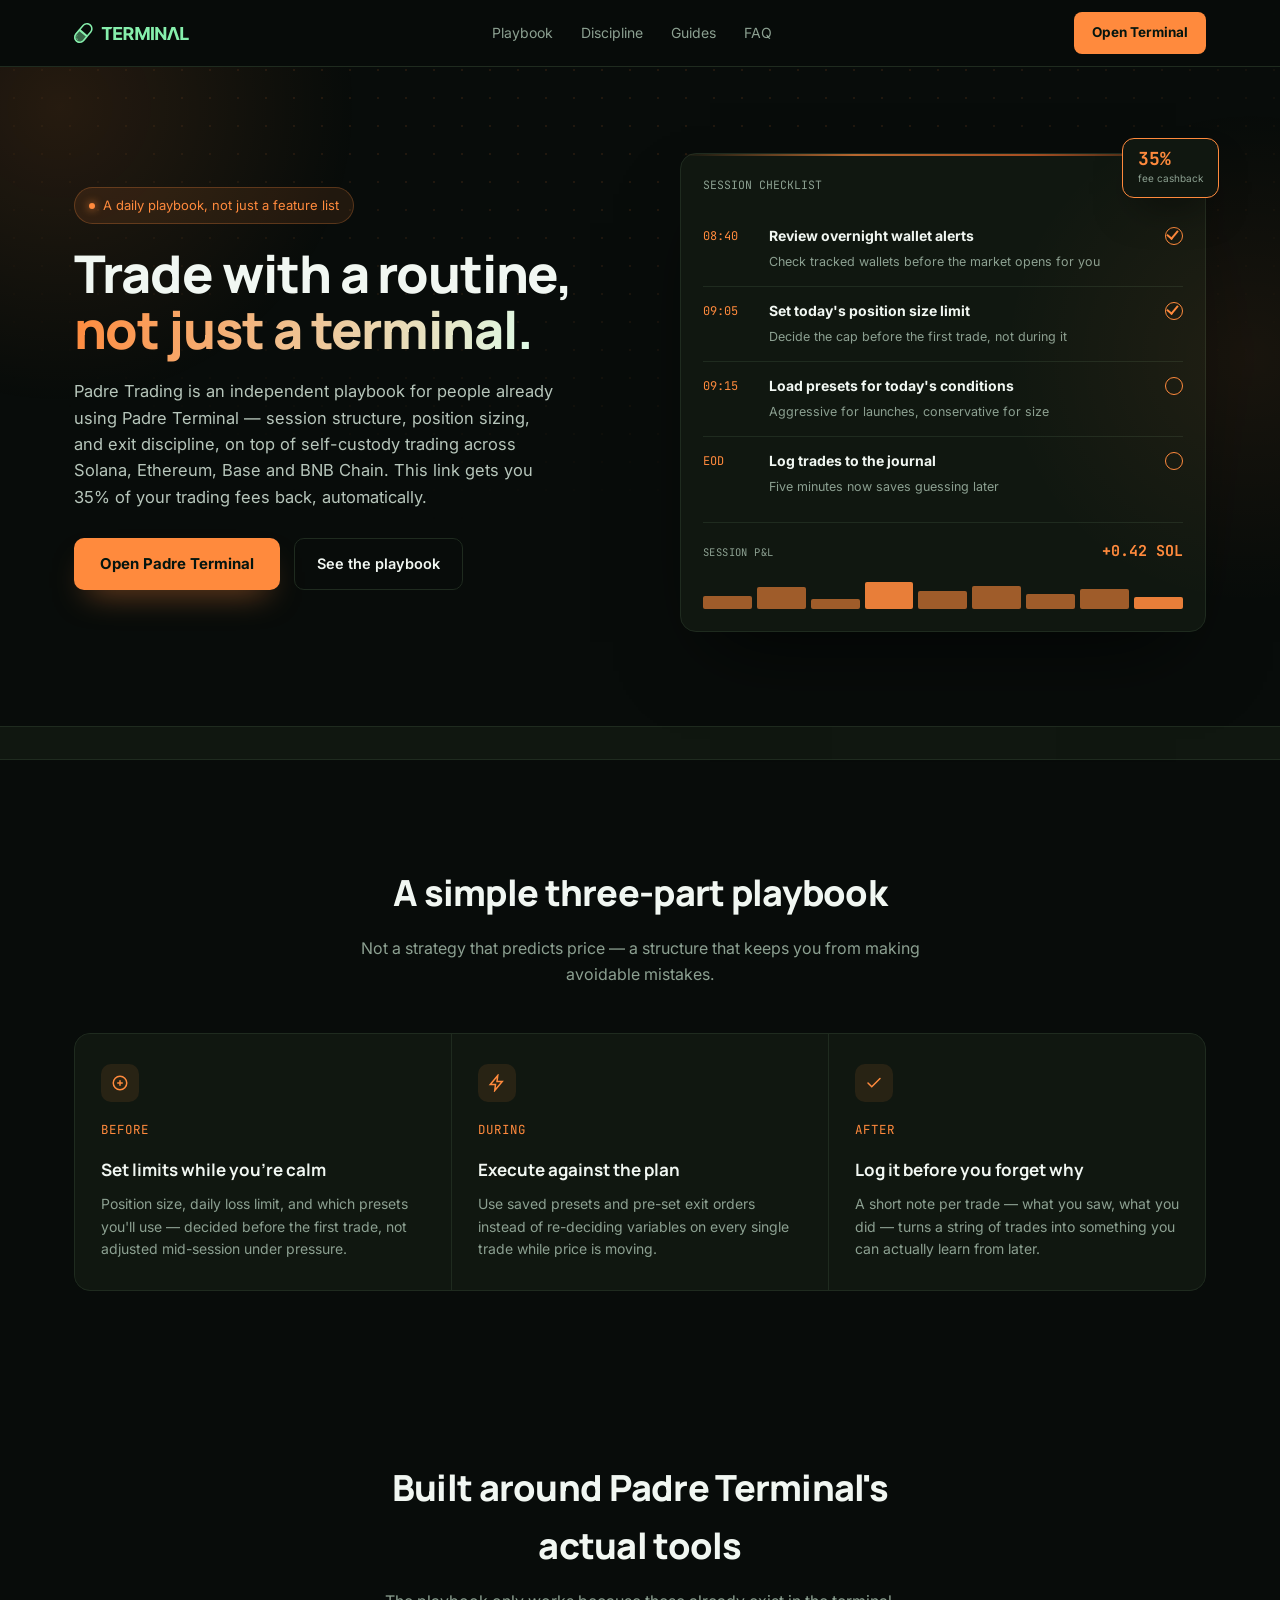
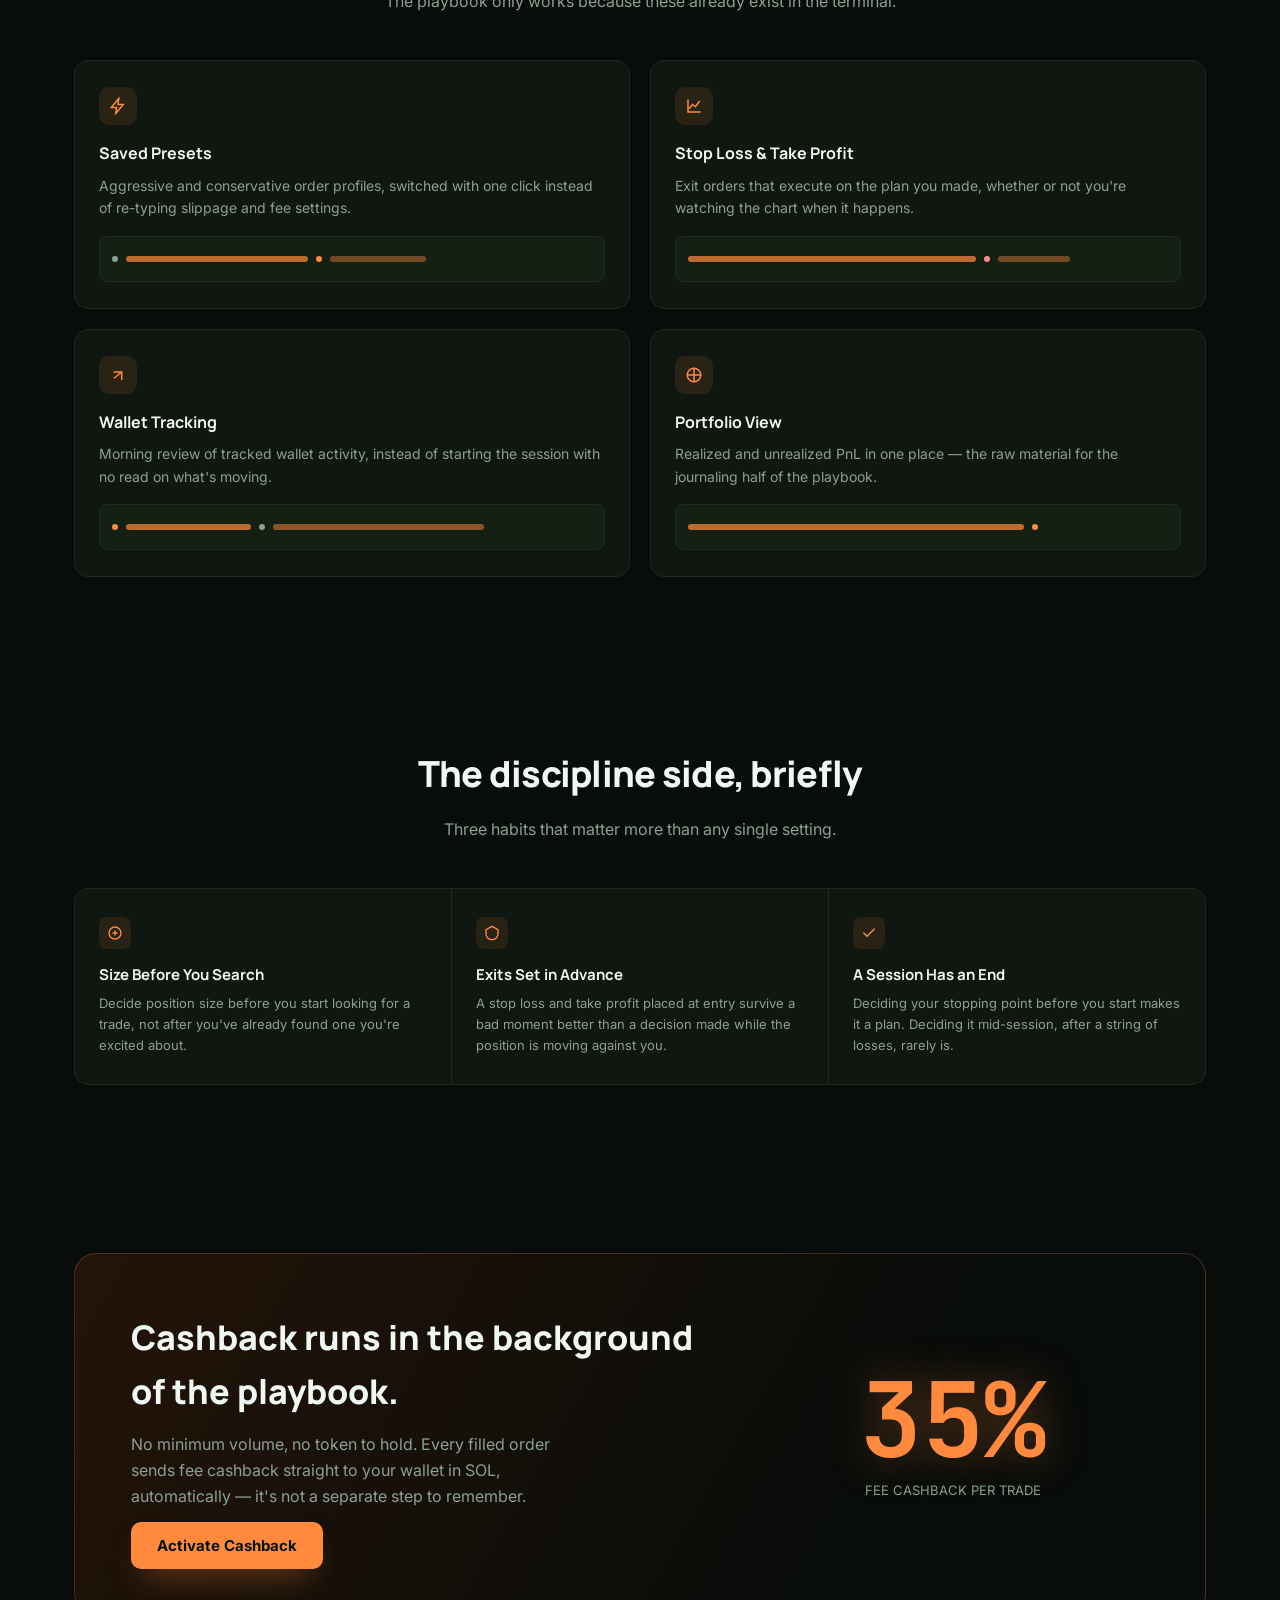
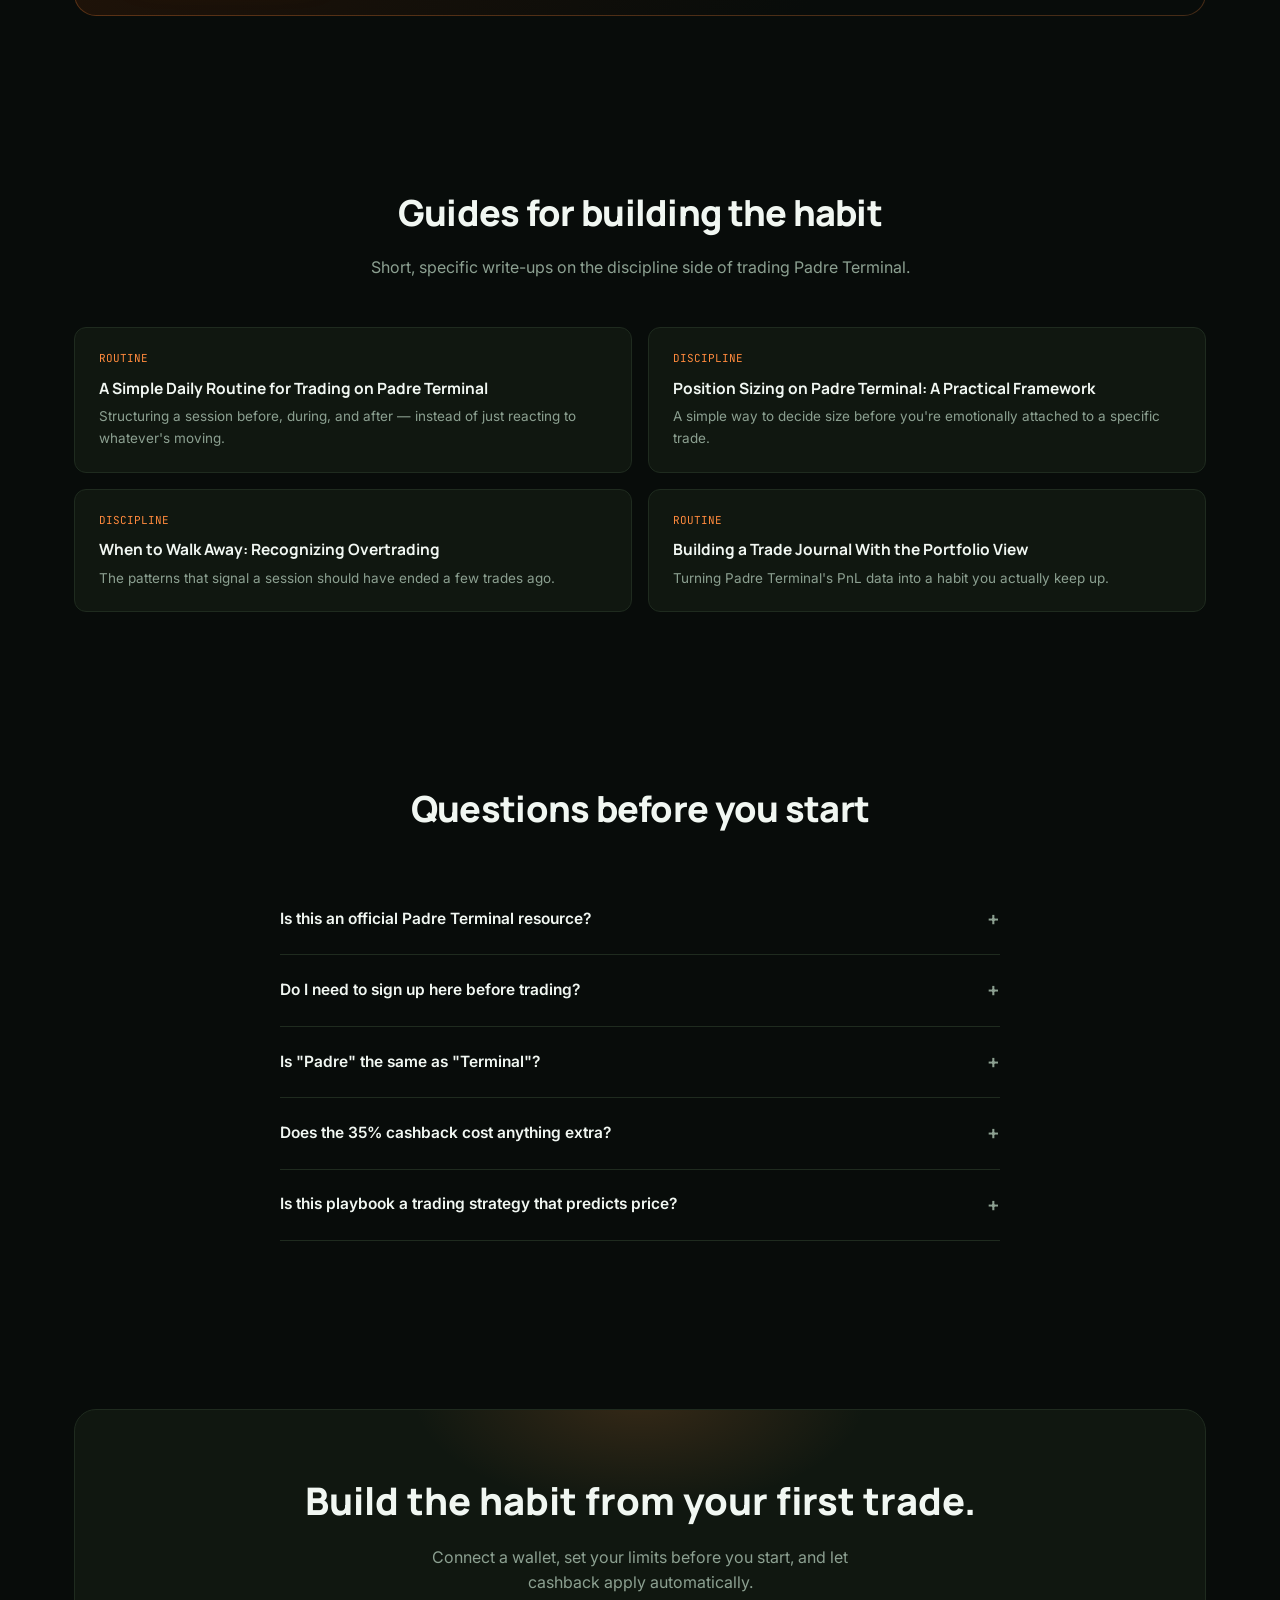
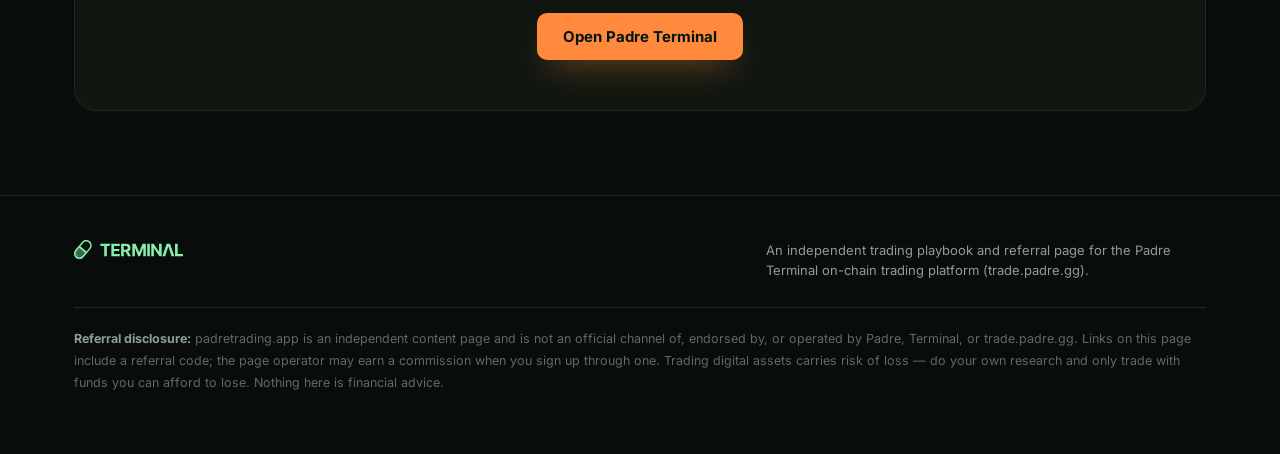
==== commit 2a325431: "Add files via upload" ====
--- a/index.html
+++ b/index.html
@@ -17,7 +17,6 @@
 <link rel="icon" href="/icon-mark.svg" type="image/svg+xml">
 <link rel="apple-touch-icon" href="/apple-touch-icon.png">
 <link rel="manifest" href="/site.webmanifest">
-<meta name="google-site-verification" content="ou1lOuBUzwmfHWQ9CeHdJwpDNwmcPGIRPgCT9qHuFzk" />
 <script type="application/ld+json">
 {
   "@context": "https://schema.org",
@@ -37,16 +36,23 @@
     --line:#1F2B1F;
     --ink:#F1F7F2;
     --muted:#8CA091;
-    --accent:#86EFAC;
-    --accent-2:#34C77B;
-    --accent-dim: rgba(134,239,172,0.10);
+    --accent:#FF8A3D;
+    --accent-2:#E8672A;
+    --accent-dim: rgba(255,138,61,0.10);
     --warn:#FB8D8D;
     --maxw:1180px;
     --radius:16px;
   }
   *{box-sizing:border-box; margin:0; padding:0;}
   html{scroll-behavior:smooth;}
-  body{background:var(--bg); color:var(--ink); font-family:'Inter',sans-serif; line-height:1.6; -webkit-font-smoothing:antialiased; overflow-x:hidden;}
+  body{background:var(--bg); color:var(--ink); font-family:'Inter',sans-serif; line-height:1.6; -webkit-font-smoothing:antialiased; overflow-x:hidden; position:relative;}
+  body::before{
+    content:""; position:fixed; inset:0; z-index:-1; pointer-events:none;
+    background-image: radial-gradient(circle, rgba(255,138,61,0.10) 1px, transparent 1px);
+    background-size: 28px 28px;
+    mask-image: radial-gradient(ellipse 70% 60% at 50% 0%, black 40%, transparent 100%);
+    -webkit-mask-image: radial-gradient(ellipse 70% 60% at 50% 0%, black 40%, transparent 100%);
+  }
   h1,h2,h3{font-family:'Manrope',sans-serif;}
   .mono{font-family:'JetBrains Mono',monospace;}
   a{color:inherit; text-decoration:none;}
@@ -73,11 +79,21 @@
   @media(max-width:460px){ .wrap{padding:0 16px;} nav{height:56px;} .brand svg{height:17px;} .nav-cta{padding:7px 12px; font-size:12px;} .hamburger{width:30px; height:30px;} }
 
   .hero{position:relative; padding:60px 0 20px; overflow:hidden;}
-  .hero::before{content:""; position:absolute; width:600px; height:600px; border-radius:50%; left:-240px; top:-260px; background:radial-gradient(circle, rgba(134,239,172,0.12), transparent 70%); pointer-events:none;}
+  .hero::before{content:""; position:absolute; width:600px; height:600px; border-radius:50%; left:-240px; top:-260px; background:radial-gradient(circle, rgba(255,138,61,0.12), transparent 70%); pointer-events:none;}
+  .hero::after{content:""; position:absolute; width:500px; height:500px; border-radius:50%; right:-220px; top:40px; background:radial-gradient(circle, rgba(255,138,61,0.07), transparent 70%); pointer-events:none;}
   .hero-grid{display:grid; grid-template-columns:1fr 0.95fr; gap:52px; align-items:center; position:relative;}
   @media(max-width:940px){ .hero-grid{grid-template-columns:1fr;} }
 
-  .pill{display:inline-flex; align-items:center; gap:8px; font-size:13px; color:var(--accent); background:var(--accent-dim); border:1px solid rgba(134,239,172,0.25); padding:7px 14px; border-radius:100px; margin-bottom:22px;}
+  .hero-visual{position:relative; padding:26px 0 46px 0;}
+  .pnl-strip{margin-top:18px; padding-top:16px; border-top:1px solid var(--line);}
+  .pnl-strip .pl-row{display:flex; justify-content:space-between; align-items:baseline; margin-bottom:12px;}
+  .pnl-strip .pl-lbl{font-family:'JetBrains Mono',monospace; font-size:10.5px; color:var(--muted); letter-spacing:0.04em;}
+  .pnl-strip .pl-val{font-family:'JetBrains Mono',monospace; font-size:15px; font-weight:700; color:var(--accent);}
+  .pnl-strip .pl-bars{display:flex; gap:5px; align-items:flex-end; height:34px;}
+  .pnl-strip .pl-bars span{flex:1; border-radius:2px; background:var(--accent); opacity:0.6;}
+  @media(max-width:940px){ .hero-visual{padding:26px 0 40px 0;} }
+
+  .pill{display:inline-flex; align-items:center; gap:8px; font-size:13px; color:var(--accent); background:var(--accent-dim); border:1px solid rgba(255,138,61,0.25); padding:7px 14px; border-radius:100px; margin-bottom:22px;}
   .pill .dot{width:6px; height:6px; border-radius:50%; background:var(--accent); box-shadow:0 0 8px var(--accent);}
 
   h1.hero-h{font-size:clamp(32px,4.8vw,52px); font-weight:800; line-height:1.08; letter-spacing:-0.02em; margin-bottom:20px;}
@@ -85,7 +101,7 @@
   .hero p.sub{font-size:16.5px; color:#B7C6BB; max-width:480px; margin-bottom:28px;}
 
   .cta-row{display:flex; gap:14px; flex-wrap:wrap; margin-bottom:28px;}
-  .btn-primary{background:var(--accent); color:#04150F; font-weight:700; font-size:15px; padding:14px 26px; border-radius:10px; box-shadow:0 16px 32px -14px rgba(134,239,172,0.5); transition:transform .15s ease;}
+  .btn-primary{background:var(--accent); color:#04150F; font-weight:700; font-size:15px; padding:14px 26px; border-radius:10px; box-shadow:0 16px 32px -14px rgba(255,138,61,0.5); transition:transform .15s ease;}
   .btn-primary:hover{transform:translateY(-2px);}
   .btn-ghost{border:1px solid var(--line); color:var(--ink); font-weight:600; font-size:14.5px; padding:13px 22px; border-radius:10px;}
   .btn-ghost:hover{border-color:#2c3a2c;}
@@ -106,11 +122,15 @@
   .sc-check{width:18px; height:18px; border-radius:50%; border:1.5px solid var(--accent); flex-shrink:0; margin-left:auto; position:relative; margin-top:2px;}
   .sc-check.done::after{content:""; position:absolute; left:3px; top:0; width:5px; height:9px; border-right:2px solid var(--accent); border-bottom:2px solid var(--accent); transform:rotate(40deg);}
 
-  .net-strip{border-top:1px solid var(--line); border-bottom:1px solid var(--line); padding:22px 0; margin-top:48px;}
-  .net-strip .wrap{display:flex; align-items:center; justify-content:center; gap:36px; flex-wrap:wrap;}
-  .net-strip .lbl{font-size:12.5px; color:var(--muted); margin-right:6px;}
-  .net-item{display:flex; align-items:center; gap:8px; font-size:14px; font-weight:600; color:#D3DCD6;}
-  .net-dot{width:8px; height:8px; border-radius:50%;}
+  .ticker-outer{border-top:1px solid var(--line); border-bottom:1px solid var(--line); margin-top:48px; overflow:hidden; background:var(--panel); padding:16px 0;}
+  .ticker-track{display:flex; gap:48px; width:max-content; animation:ticker-scroll 28s linear infinite;}
+  @keyframes ticker-scroll{from{transform:translateX(0);} to{transform:translateX(-50%);}}
+  .tick-group{display:flex; align-items:center; gap:48px; white-space:nowrap;}
+  .tick-stat{font-family:'JetBrains Mono',monospace; font-size:13px; color:var(--ink);}
+  .tick-stat b{color:var(--accent);}
+  .tick-sep{width:1px; height:14px; background:var(--line);}
+  .tick-chain{font-size:12.5px; color:var(--muted); letter-spacing:0.04em;}
+  @media (prefers-reduced-motion: reduce){ .ticker-track{animation:none;} }
 
   section{padding:84px 0;}
   .sec-head{max-width:600px; margin:0 auto 46px; text-align:center;}
@@ -121,7 +141,10 @@
   /* playbook steps */
   .playbook{display:grid; grid-template-columns:repeat(3,1fr); gap:1px; background:var(--line); border:1px solid var(--line); border-radius:var(--radius); overflow:hidden;}
   @media(max-width:860px){ .playbook{grid-template-columns:1fr;} }
-  .pb-card{background:var(--panel); padding:30px 26px;}
+  .pb-card{background:var(--panel); padding:30px 26px; transition:background .2s ease;}
+  .pb-card:hover{background:var(--panel-2);}
+  .pb-icon{width:38px; height:38px; border-radius:10px; background:var(--accent-dim); display:flex; align-items:center; justify-content:center; margin-bottom:18px;}
+  .pb-icon svg{width:18px; height:18px; stroke:var(--accent);}
   .pb-num{font-family:'JetBrains Mono',monospace; font-size:12.5px; color:var(--accent); margin-bottom:16px;}
   .pb-card h3{font-size:17px; font-weight:700; margin-bottom:10px;}
   .pb-card p{color:var(--muted); font-size:14px;}
@@ -148,11 +171,11 @@
   .badge-cell h3{font-size:15px; font-weight:700; margin-bottom:6px;}
   .badge-cell p{font-size:13px; color:var(--muted);}
 
-  .cashback{background:linear-gradient(120deg, #0E241A, #080C0A 70%); border:1px solid rgba(134,239,172,0.25); border-radius:22px; padding:56px; display:grid; grid-template-columns:1.2fr 0.8fr; gap:40px; align-items:center;}
+  .cashback{background:linear-gradient(120deg, #241408, #080C0A 70%); border:1px solid rgba(255,138,61,0.25); border-radius:22px; padding:56px; display:grid; grid-template-columns:1.2fr 0.8fr; gap:40px; align-items:center;}
   @media(max-width:800px){ .cashback{grid-template-columns:1fr; padding:36px 26px; text-align:center;} .cashback p{margin-left:auto; margin-right:auto;} }
   .cashback h2{font-size:clamp(24px,3.4vw,34px); font-weight:800; margin-bottom:14px;}
   .cashback p{color:var(--muted); margin-bottom:24px; max-width:420px;}
-  .big-num{font-family:'JetBrains Mono',monospace; font-size:clamp(64px,9vw,104px); font-weight:700; color:var(--accent); line-height:1; text-align:center; text-shadow:0 0 44px rgba(134,239,172,0.4);}
+  .big-num{font-family:'JetBrains Mono',monospace; font-size:clamp(64px,9vw,104px); font-weight:700; color:var(--accent); line-height:1; text-align:center; text-shadow:0 0 44px rgba(255,138,61,0.4);}
   .big-num-l{text-align:center; color:var(--muted); font-size:13px; margin-top:8px;}
 
   .post-list{display:grid; grid-template-columns:repeat(2,1fr); gap:16px;}
@@ -172,7 +195,7 @@
   .faq-a p{color:var(--muted); font-size:14px; padding-top:12px; max-width:640px;}
 
   .final-cta{position:relative; overflow:hidden; text-align:center; background:var(--panel); border:1px solid var(--line); border-radius:22px; padding:60px 24px;}
-  .final-cta::before{content:""; position:absolute; width:460px; height:230px; left:50%; top:-130px; transform:translateX(-50%); background:radial-gradient(ellipse, rgba(134,239,172,0.16), transparent 70%); pointer-events:none;}
+  .final-cta::before{content:""; position:absolute; width:460px; height:230px; left:50%; top:-130px; transform:translateX(-50%); background:radial-gradient(ellipse, rgba(255,138,61,0.16), transparent 70%); pointer-events:none;}
   .final-cta h2{font-size:clamp(26px,4vw,38px); font-weight:800; margin-bottom:14px; position:relative;}
   .final-cta p{color:var(--muted); margin-bottom:28px; position:relative; max-width:440px; margin-left:auto; margin-right:auto;}
 
@@ -184,6 +207,7 @@
 
   :focus-visible{outline:2px solid var(--accent); outline-offset:2px;}
 </style>
+<meta name="google-site-verification" content="ou1lOuBUzwmfHWQ9CeHdJwpDNwmcPGIRPgCT9qHuFzk" />
 </head>
 <body>
 
@@ -244,6 +268,7 @@
           </div>
         </div>
 
+        <div class="hero-visual">
         <div class="session-card">
           <div class="float-badge"><div class="v mono">35%</div><div class="l">fee cashback</div></div>
           <div class="sc-head"><span>SESSION CHECKLIST</span><span>TODAY</span></div>
@@ -262,23 +287,26 @@
             <div class="sc-body"><b>Load presets for today's conditions</b><span>Aggressive for launches, conservative for size</span></div>
             <div class="sc-check"></div>
           </div>
-          <div class="sc-item">
+          <div class="sc-item" style="border-bottom:none; padding-bottom:6px;">
             <div class="sc-time">EOD</div>
             <div class="sc-body"><b>Log trades to the journal</b><span>Five minutes now saves guessing later</span></div>
             <div class="sc-check"></div>
           </div>
-        </div>
-      </div>
-    </div>
-
-    <div class="net-strip">
-      <div class="wrap">
-        <span class="lbl">Trade across</span>
-        <div class="net-item"><span class="net-dot" style="background:#9945FF;"></span>Solana</div>
-        <div class="net-item"><span class="net-dot" style="background:#627EEA;"></span>Ethereum</div>
-        <div class="net-item"><span class="net-dot" style="background:#0052FF;"></span>Base</div>
-        <div class="net-item"><span class="net-dot" style="background:#F0B90B;"></span>BNB Chain</div>
-      </div>
+          <div class="pnl-strip">
+            <div class="pl-row"><span class="pl-lbl">SESSION P&amp;L</span><span class="pl-val">+0.42 SOL</span></div>
+            <div class="pl-bars">
+              <span style="height:40%;"></span><span style="height:65%;"></span><span style="height:30%;"></span>
+              <span style="height:80%; opacity:0.9;"></span><span style="height:55%;"></span><span style="height:70%;"></span>
+              <span style="height:45%;"></span><span style="height:60%;"></span><span style="height:35%; opacity:0.9;"></span>
+            </div>
+          </div>
+        </div>
+        </div>
+      </div>
+    </div>
+
+    <div class="ticker-outer">
+      <div class="ticker-track" id="tickerTrack"></div>
     </div>
   </section>
 
@@ -290,16 +318,19 @@
       </div>
       <div class="playbook">
         <div class="pb-card">
+          <div class="pb-icon"><svg viewBox="0 0 24 24" fill="none" stroke-width="2" stroke-linecap="round"><path d="M9 12h6M12 9v6"/><circle cx="12" cy="12" r="9"/></svg></div>
           <div class="pb-num">BEFORE</div>
           <h3>Set limits while you're calm</h3>
           <p>Position size, daily loss limit, and which presets you'll use — decided before the first trade, not adjusted mid-session under pressure.</p>
         </div>
         <div class="pb-card">
+          <div class="pb-icon"><svg viewBox="0 0 24 24" fill="none" stroke-width="2" stroke-linecap="round"><path d="M13 2 3 14h7l-1 8 10-12h-7l1-8Z"/></svg></div>
           <div class="pb-num">DURING</div>
           <h3>Execute against the plan</h3>
           <p>Use saved presets and pre-set exit orders instead of re-deciding variables on every single trade while price is moving.</p>
         </div>
         <div class="pb-card">
+          <div class="pb-icon"><svg viewBox="0 0 24 24" fill="none" stroke-width="2" stroke-linecap="round"><path d="M20 6 9 17l-5-5"/></svg></div>
           <div class="pb-num">AFTER</div>
           <h3>Log it before you forget why</h3>
           <p>A short note per trade — what you saw, what you did — turns a string of trades into something you can actually learn from later.</p>
@@ -485,6 +516,21 @@
 </footer>
 
 <script>
+<script>
+(function(){
+  var track = document.getElementById('tickerTrack');
+  if(!track) return;
+  var stats = [
+    '<span class="tick-stat">~<b>300ms</b> typical execution</span>',
+    '<span class="tick-stat"><b>35%</b> fee cashback via this link</span>',
+    '<span class="tick-stat"><b>4</b> networks, one login</span>',
+    '<span class="tick-stat">Self-custody — <b>your keys, your wallet</b></span>',
+    '<span class="tick-chain">SOL · ETH · BASE · BNB</span>'
+  ];
+  var group = '<div class="tick-group">' + stats.join('<span class="tick-sep"></span>') + '<span class="tick-sep"></span></div>';
+  track.innerHTML = group + group;
+})();
+
 (function(){
   var btn = document.getElementById('menuBtn');
   var panel = document.getElementById('mobilePanel');
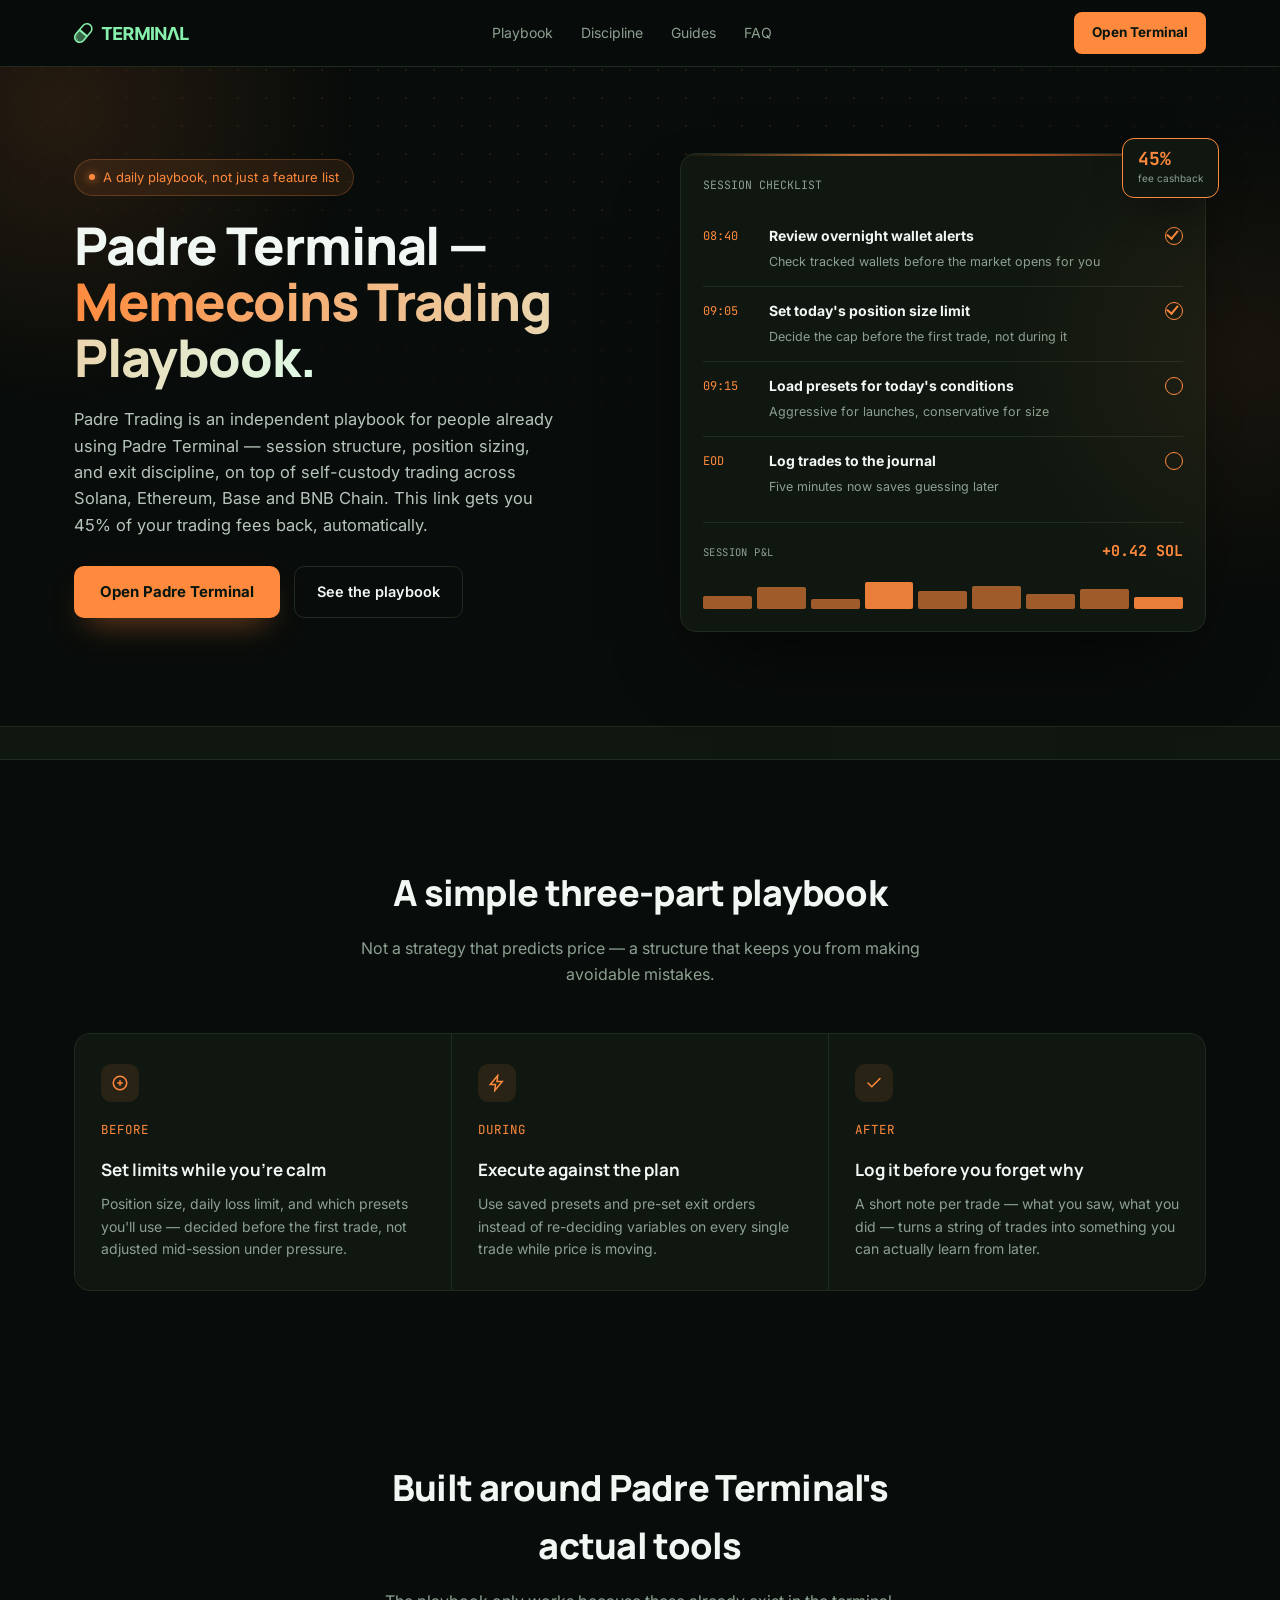
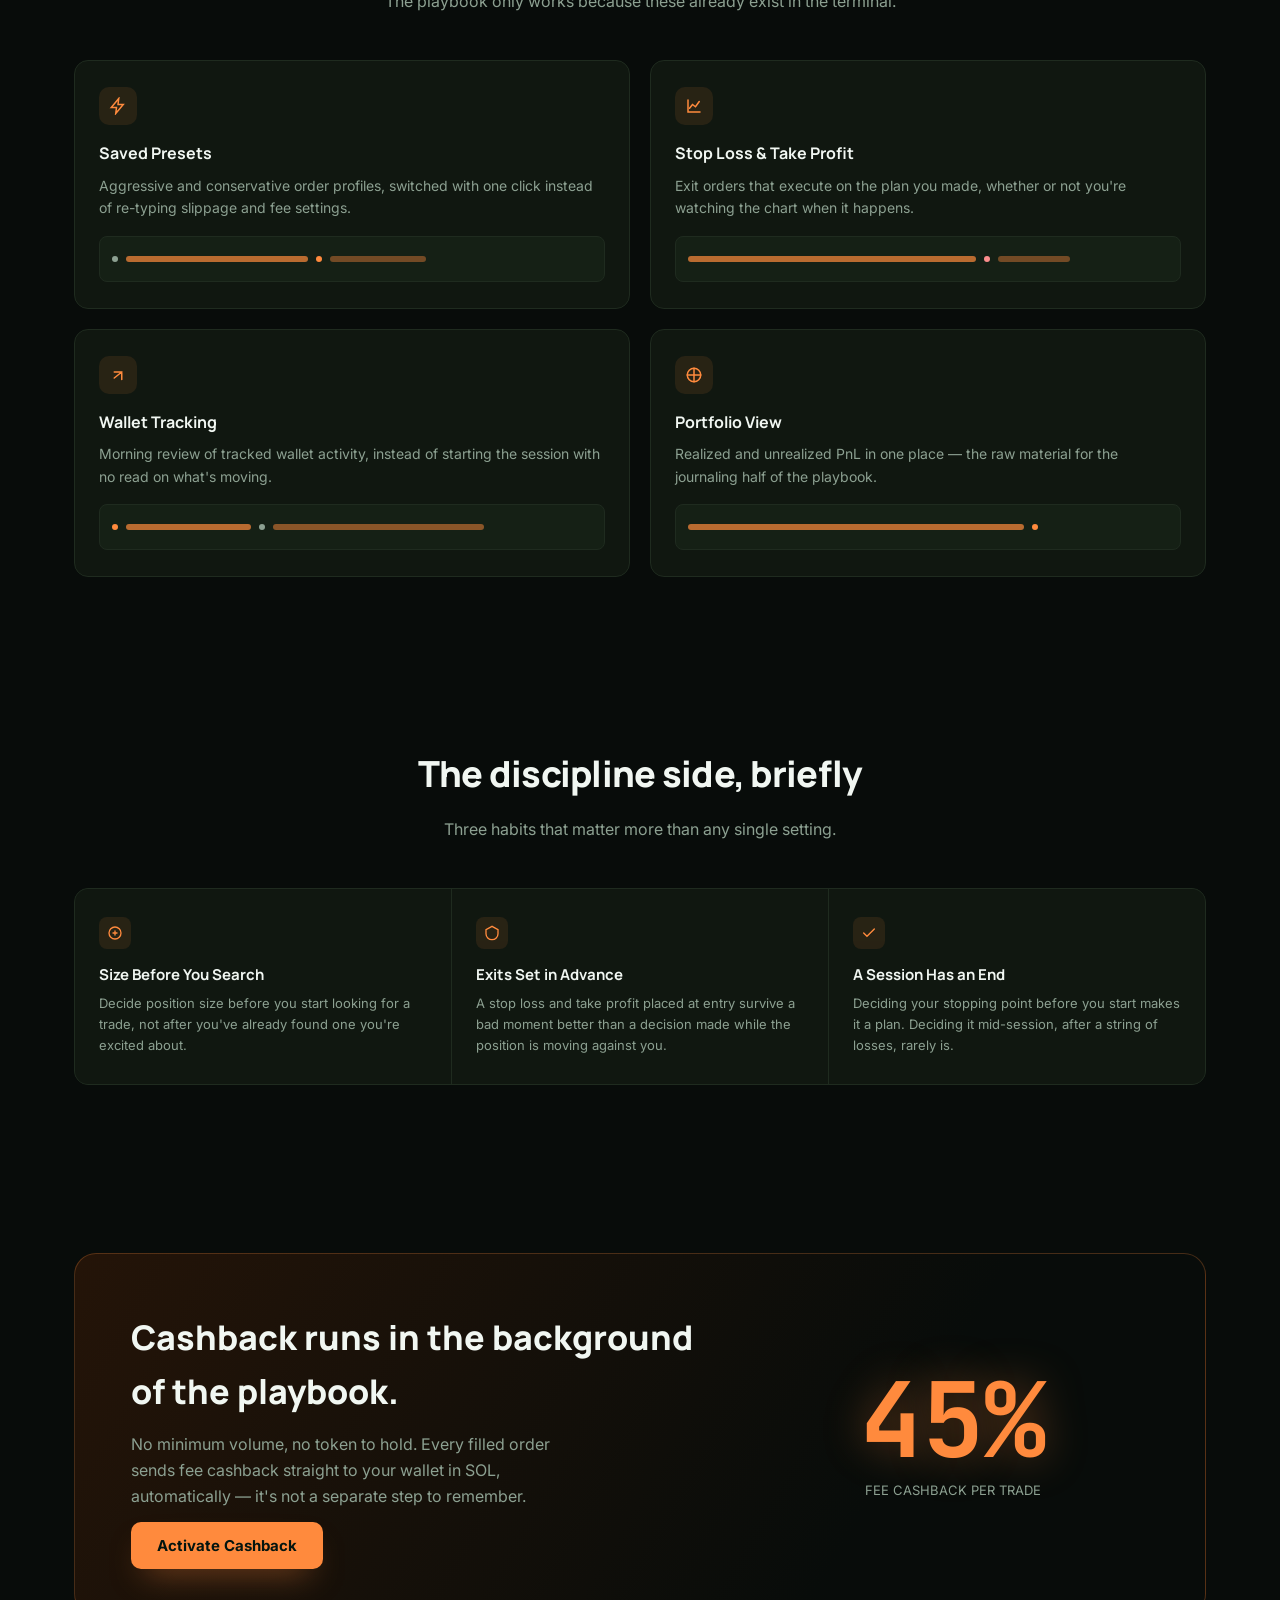
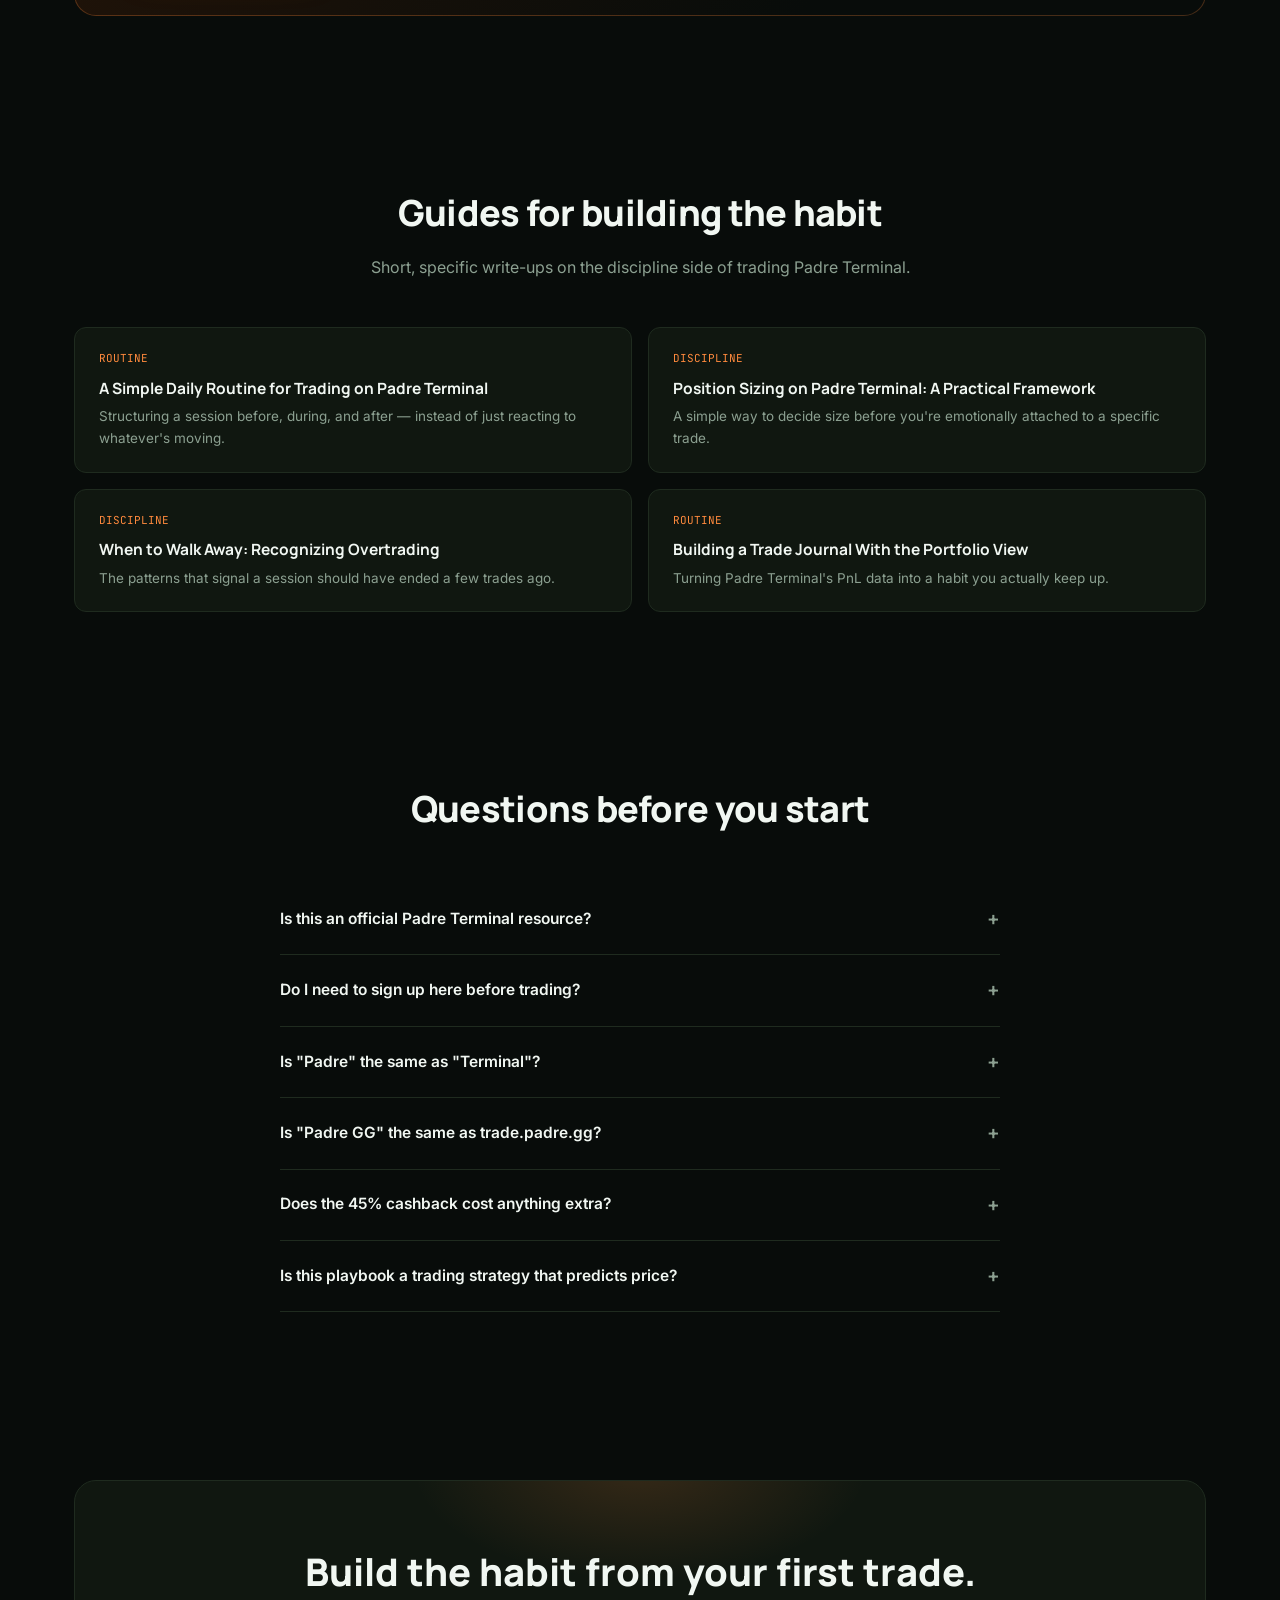
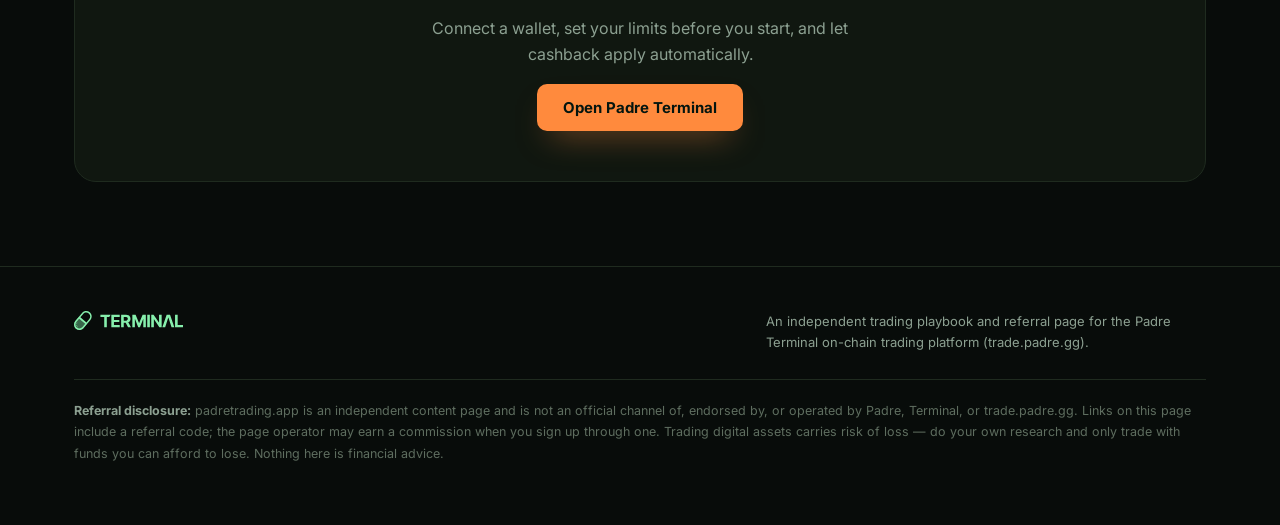
==== commit 4186bd43: "Add files via upload" ====
--- a/index.html
+++ b/index.html
@@ -3,10 +3,10 @@
 <head>
 <meta charset="UTF-8">
 <meta name="viewport" content="width=device-width, initial-scale=1.0, maximum-scale=5.0">
-<title>Padre Trading — A Daily Playbook for Padre Terminal, 35% Fee Cashback</title>
-<meta name="description" content="A practical trading playbook for Padre Terminal — session routines, position sizing, and exit discipline for self-custody trading across Solana, Ethereum, Base and BNB Chain. 35% fee cashback via this link.">
-<meta property="og:title" content="Padre Trading — A Daily Playbook for Padre Terminal">
-<meta property="og:description" content="Session routines, position sizing, and exit discipline for Padre Terminal traders. 35% fee cashback via this referral link.">
+<title>Padre Terminal — Memecoins Trading Playbook, 45% Fee Cashback</title>
+<meta name="description" content="A practical trading playbook for Padre Terminal (Padre GG, trade.padre.gg) — session routines, position sizing, and exit discipline for self-custody trading across Solana, Ethereum, Base and BNB Chain. 45% fee cashback via this link.">
+<meta property="og:title" content="Padre Trading — Padre Terminal (Padre GG) Playbook">
+<meta property="og:description" content="Session routines, position sizing, and exit discipline for trade.padre.gg traders. 45% fee cashback via this referral link.">
 <meta property="og:type" content="website">
 <meta property="og:site_name" content="Padre Trading">
 <meta property="og:url" content="https://padretrading.app/">
@@ -260,8 +260,8 @@
       <div class="hero-grid">
         <div>
           <div class="pill"><span class="dot"></span>A daily playbook, not just a feature list</div>
-          <h1 class="hero-h">Trade with a routine,<br><span class="grad">not just a terminal.</span></h1>
-          <p class="sub">Padre Trading is an independent playbook for people already using Padre Terminal — session structure, position sizing, and exit discipline, on top of self-custody trading across Solana, Ethereum, Base and BNB Chain. This link gets you 35% of your trading fees back, automatically.</p>
+          <h1 class="hero-h">Padre Terminal —<br><span class="grad">Memecoins Trading Playbook.</span></h1>
+          <p class="sub">Padre Trading is an independent playbook for people already using Padre Terminal — session structure, position sizing, and exit discipline, on top of self-custody trading across Solana, Ethereum, Base and BNB Chain. This link gets you 45% of your trading fees back, automatically.</p>
           <div class="cta-row">
             <a class="btn-primary" href="/go/" target="_blank" rel="noopener sponsored">Open Padre Terminal</a>
             <a class="btn-ghost" href="#playbook">See the playbook</a>
@@ -270,7 +270,7 @@
 
         <div class="hero-visual">
         <div class="session-card">
-          <div class="float-badge"><div class="v mono">35%</div><div class="l">fee cashback</div></div>
+          <div class="float-badge"><div class="v mono">45%</div><div class="l">fee cashback</div></div>
           <div class="sc-head"><span>SESSION CHECKLIST</span><span>TODAY</span></div>
           <div class="sc-item">
             <div class="sc-time">08:40</div>
@@ -409,7 +409,7 @@
           <a class="btn-primary" href="/go/" target="_blank" rel="noopener sponsored">Activate Cashback</a>
         </div>
         <div>
-          <div class="big-num">35%</div>
+          <div class="big-num">45%</div>
           <div class="big-num-l">FEE CASHBACK PER TRADE</div>
         </div>
       </div>
@@ -466,7 +466,11 @@
           <div class="faq-a"><p>Yes. The platform was renamed from Padre to Terminal after Pump.fun's acquisition in October 2025 — same engine and self-custody model, new name and ownership.</p></div>
         </div>
         <div class="faq-item">
-          <div class="faq-q">Does the 35% cashback cost anything extra? <span class="plus">+</span></div>
+          <div class="faq-q">Is "Padre GG" the same as trade.padre.gg? <span class="plus">+</span></div>
+          <div class="faq-a"><p>Yes — Padre Terminal, Padre GG, and "trade.padre" are all names people use for the same platform at trade.padre.gg. The referral link on this page goes to that same address.</p></div>
+        </div>
+        <div class="faq-item">
+          <div class="faq-q">Does the 45% cashback cost anything extra? <span class="plus">+</span></div>
           <div class="faq-a"><p>No — it's a rebate on the fee you'd already pay per trade, credited automatically in SOL.</p></div>
         </div>
         <div class="faq-item">
@@ -522,7 +526,7 @@
   if(!track) return;
   var stats = [
     '<span class="tick-stat">~<b>300ms</b> typical execution</span>',
-    '<span class="tick-stat"><b>35%</b> fee cashback via this link</span>',
+    '<span class="tick-stat"><b>45%</b> fee cashback via this link</span>',
     '<span class="tick-stat"><b>4</b> networks, one login</span>',
     '<span class="tick-stat">Self-custody — <b>your keys, your wallet</b></span>',
     '<span class="tick-chain">SOL · ETH · BASE · BNB</span>'
